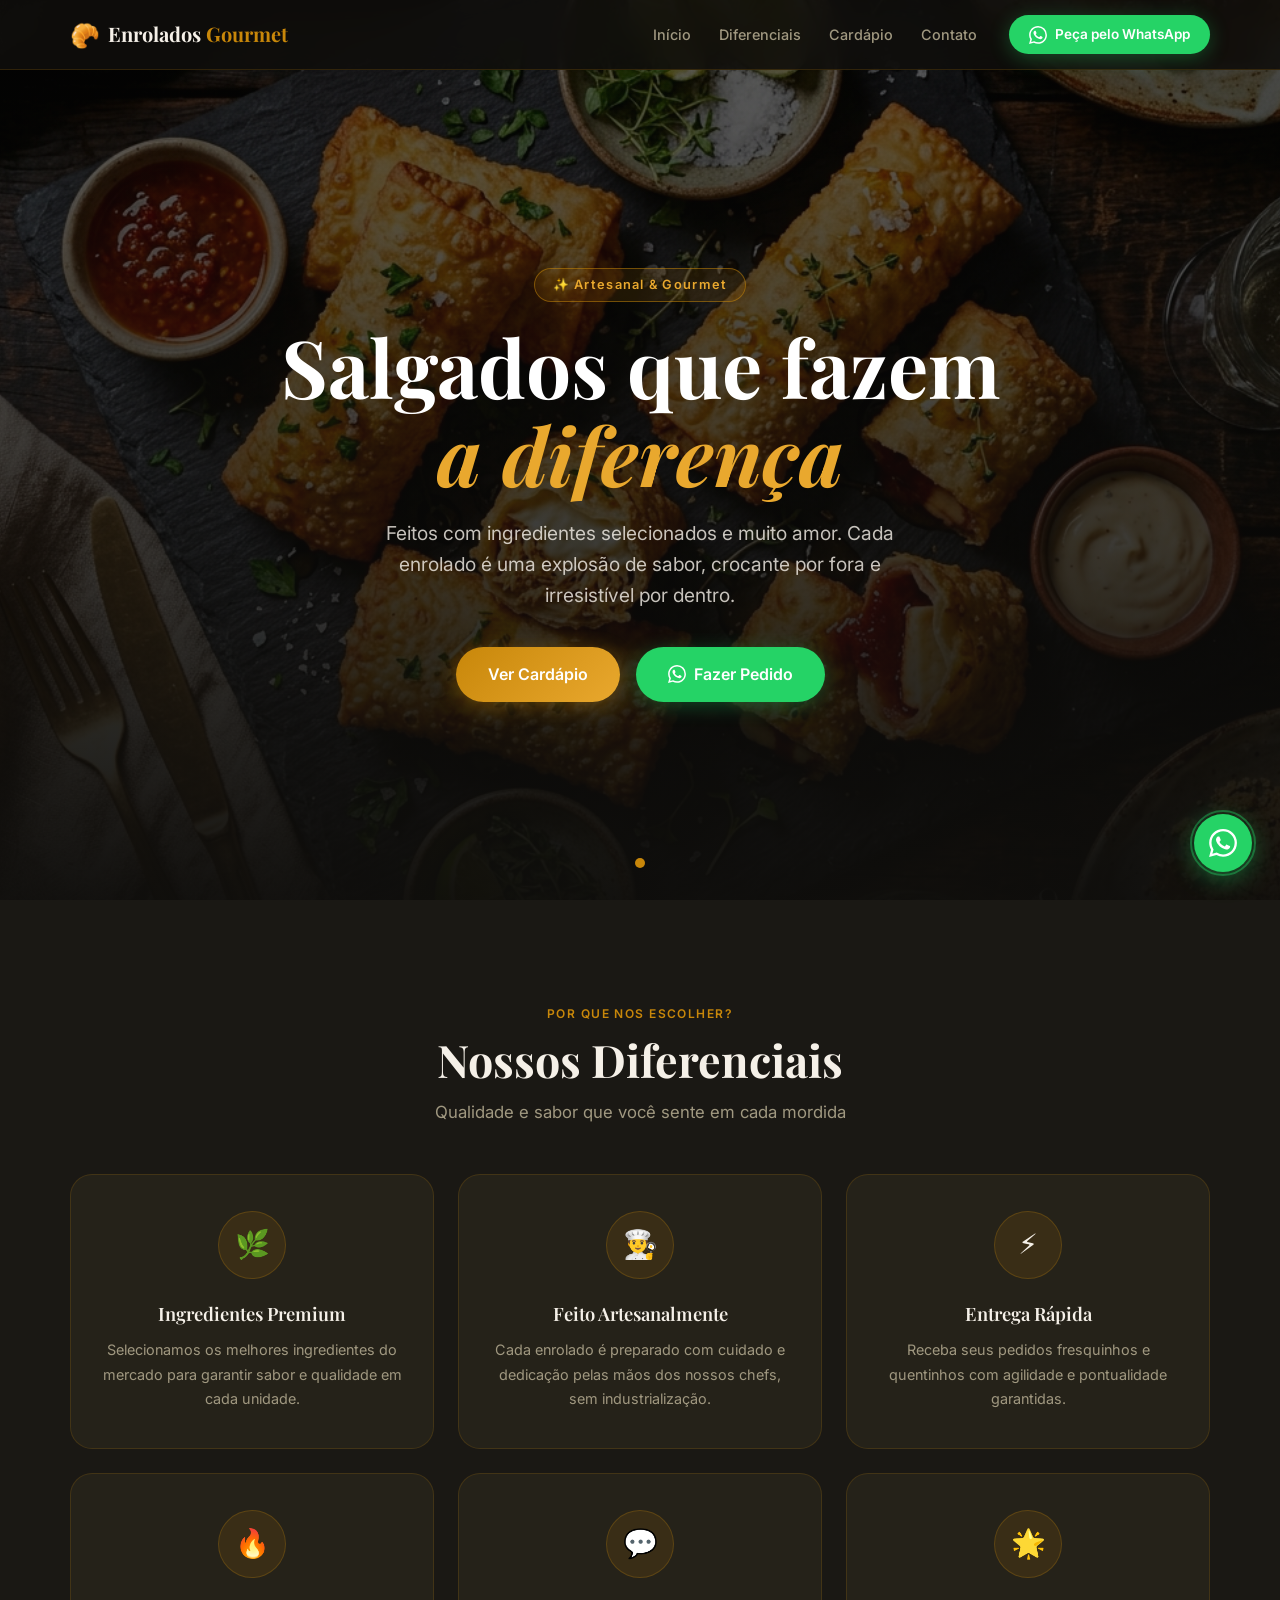
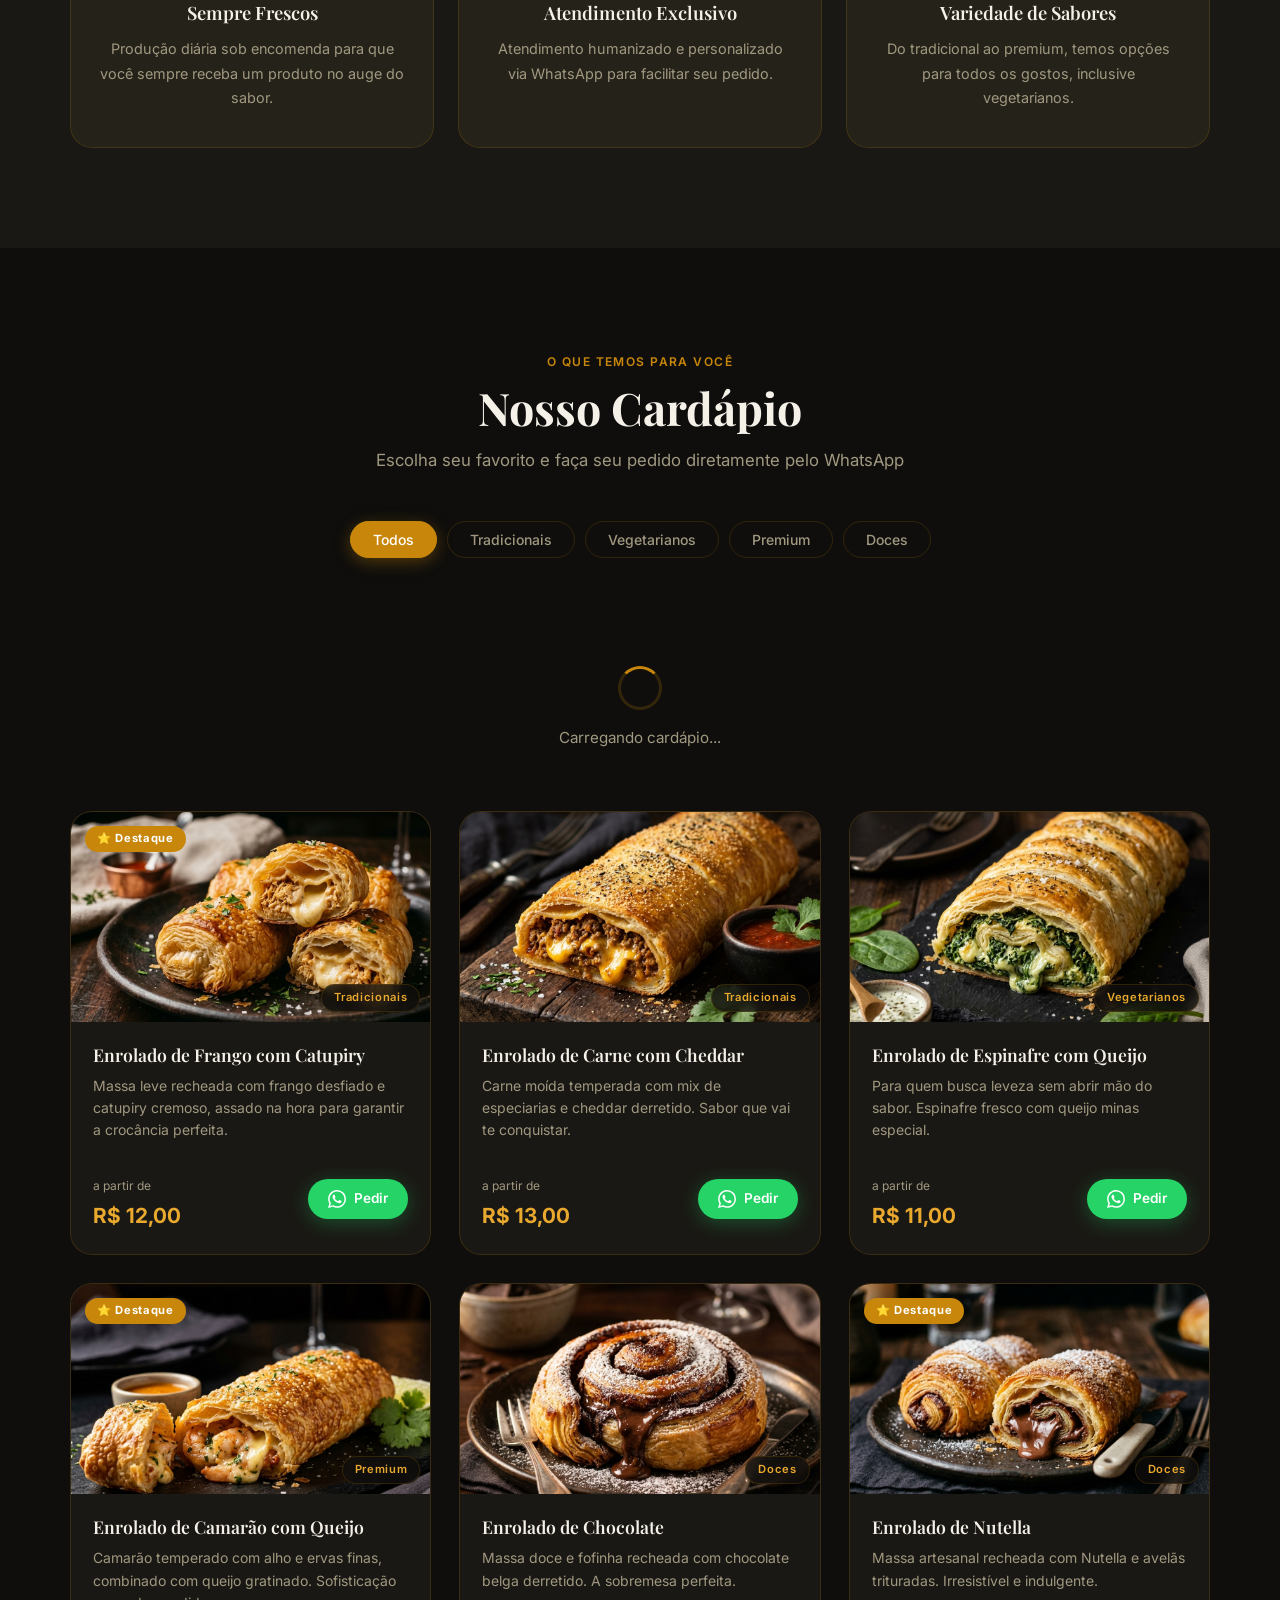
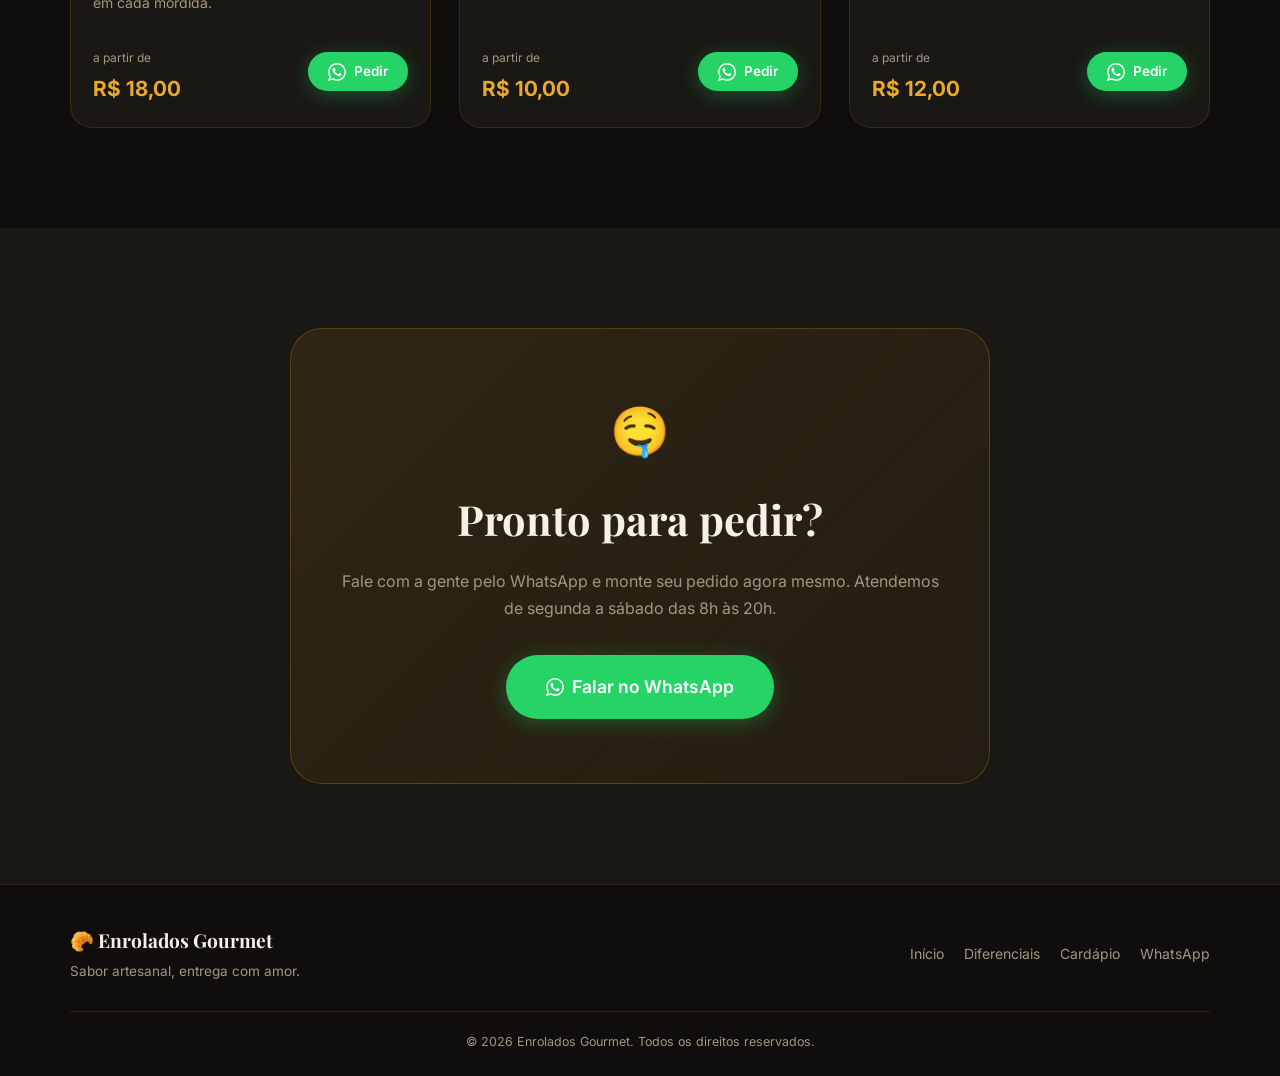
==== index.html @ 8cf82829 "first commit" ====
<!DOCTYPE html>
<html lang="pt-BR">
<head>
  <meta charset="UTF-8" />
  <meta name="viewport" content="width=device-width, initial-scale=1.0" />
  <meta name="description" content="Enrolados Gourmet – Salgados artesanais com recheios gourmet. Peça pelo WhatsApp e receba fresquinho!" />
  <meta name="keywords" content="enrolados, salgados gourmet, salgados artesanais, delivery, comida gourmet" />
  <meta property="og:title" content="Enrolados Gourmet – Salgados Artesanais" />
  <meta property="og:description" content="Feitos com amor e ingredientes selecionados. Peça agora pelo WhatsApp!" />
  <meta property="og:type" content="website" />
  <title>Enrolados Gourmet – Salgados Artesanais</title>
  <link rel="preconnect" href="https://fonts.googleapis.com" />
  <link rel="preconnect" href="https://fonts.gstatic.com" crossorigin />
  <link href="https://fonts.googleapis.com/css2?family=Playfair+Display:wght@600;700&family=Inter:wght@300;400;500;600&display=swap" rel="stylesheet" />
  <link rel="stylesheet" href="styles.css" />
</head>
<body>

  <!-- =========================================================
       HEADER
  ========================================================= -->
  <header class="header" id="header" role="banner">
    <div class="header__container">
      <a href="#inicio" class="header__logo" aria-label="Enrolados Gourmet – Página inicial">
        <span class="header__logo-icon">🥐</span>
        <span class="header__logo-text">Enrolados <span class="header__logo-highlight">Gourmet</span></span>
      </a>

      <button class="header__menu-toggle" id="menuToggle" aria-label="Abrir menu" aria-expanded="false" aria-controls="navMenu">
        <span class="header__hamburger"></span>
        <span class="header__hamburger"></span>
        <span class="header__hamburger"></span>
      </button>

      <nav class="header__nav" id="navMenu" role="navigation" aria-label="Menu principal">
        <ul class="header__nav-list">
          <li><a href="#inicio" class="header__nav-link">Início</a></li>
          <li><a href="#diferenciais" class="header__nav-link">Diferenciais</a></li>
          <li><a href="#cardapio" class="header__nav-link">Cardápio</a></li>
          <li><a href="#contato" class="header__nav-link">Contato</a></li>
        </ul>
        <a href="#cardapio" class="btn btn--whatsapp btn--sm header__cta" id="headerWhatsappBtn">
          <svg class="btn__icon" xmlns="http://www.w3.org/2000/svg" viewBox="0 0 24 24" fill="currentColor" aria-hidden="true">
            <path d="M17.472 14.382c-.297-.149-1.758-.867-2.03-.967-.273-.099-.471-.148-.67.15-.197.297-.767.966-.94 1.164-.173.199-.347.223-.644.075-.297-.15-1.255-.463-2.39-1.475-.883-.788-1.48-1.761-1.653-2.059-.173-.297-.018-.458.13-.606.134-.133.298-.347.446-.52.149-.174.198-.298.298-.497.099-.198.05-.371-.025-.52-.075-.149-.669-1.612-.916-2.207-.242-.579-.487-.5-.669-.51-.173-.008-.371-.01-.57-.01-.198 0-.52.074-.792.372-.272.297-1.04 1.016-1.04 2.479 0 1.462 1.065 2.875 1.213 3.074.149.198 2.096 3.2 5.077 4.487.709.306 1.262.489 1.694.625.712.227 1.36.195 1.871.118.571-.085 1.758-.719 2.006-1.413.248-.694.248-1.289.173-1.413-.074-.124-.272-.198-.57-.347m-5.421 7.403h-.004a9.87 9.87 0 01-5.031-1.378l-.361-.214-3.741.982.998-3.648-.235-.374a9.86 9.86 0 01-1.51-5.26c.001-5.45 4.436-9.884 9.888-9.884 2.64 0 5.122 1.03 6.988 2.898a9.825 9.825 0 012.893 6.994c-.003 5.45-4.437 9.884-9.885 9.884m8.413-18.297A11.815 11.815 0 0012.05 0C5.495 0 .16 5.335.157 11.892c0 2.096.547 4.142 1.588 5.945L.057 24l6.305-1.654a11.882 11.882 0 005.683 1.448h.005c6.554 0 11.89-5.335 11.893-11.893a11.821 11.821 0 00-3.48-8.413Z"/>
          </svg>
          Peça pelo WhatsApp
        </a>
      </nav>
    </div>
  </header>

  <main>

    <!-- =========================================================
         HERO SECTION
    ========================================================= -->
    <section class="hero" id="inicio" aria-label="Seção principal">
      <div class="hero__bg-overlay"></div>
      <img src="images/hero-banner.jpg" alt="Enrolados Gourmet em destaque" class="hero__bg-image" />
      <div class="hero__content">
        <span class="hero__badge animate-fade-in-down">✨ Artesanal &amp; Gourmet</span>
        <h1 class="hero__title animate-fade-in-up">
          Salgados que fazem<br />
          <em class="hero__title-highlight">a diferença</em>
        </h1>
        <p class="hero__subtitle animate-fade-in-up animate-delay-1">
          Feitos com ingredientes selecionados e muito amor. Cada enrolado é uma explosão de sabor, crocante por fora e irresistível por dentro.
        </p>
        <div class="hero__actions animate-fade-in-up animate-delay-2">
          <a href="#cardapio" class="btn btn--primary btn--lg" id="heroCardapioBtn">
            Ver Cardápio
          </a>
          <a href="https://wa.me/5511999999999?text=Olá%2C+gostaria+de+fazer+um+pedido!" class="btn btn--whatsapp btn--lg" id="heroPedidoBtn" target="_blank" rel="noopener noreferrer">
            <svg class="btn__icon" xmlns="http://www.w3.org/2000/svg" viewBox="0 0 24 24" fill="currentColor" aria-hidden="true">
              <path d="M17.472 14.382c-.297-.149-1.758-.867-2.03-.967-.273-.099-.471-.148-.67.15-.197.297-.767.966-.94 1.164-.173.199-.347.223-.644.075-.297-.15-1.255-.463-2.39-1.475-.883-.788-1.48-1.761-1.653-2.059-.173-.297-.018-.458.13-.606.134-.133.298-.347.446-.52.149-.174.198-.298.298-.497.099-.198.05-.371-.025-.52-.075-.149-.669-1.612-.916-2.207-.242-.579-.487-.5-.669-.51-.173-.008-.371-.01-.57-.01-.198 0-.52.074-.792.372-.272.297-1.04 1.016-1.04 2.479 0 1.462 1.065 2.875 1.213 3.074.149.198 2.096 3.2 5.077 4.487.709.306 1.262.489 1.694.625.712.227 1.36.195 1.871.118.571-.085 1.758-.719 2.006-1.413.248-.694.248-1.289.173-1.413-.074-.124-.272-.198-.57-.347m-5.421 7.403h-.004a9.87 9.87 0 01-5.031-1.378l-.361-.214-3.741.982.998-3.648-.235-.374a9.86 9.86 0 01-1.51-5.26c.001-5.45 4.436-9.884 9.888-9.884 2.64 0 5.122 1.03 6.988 2.898a9.825 9.825 0 012.893 6.994c-.003 5.45-4.437 9.884-9.885 9.884m8.413-18.297A11.815 11.815 0 0012.05 0C5.495 0 .16 5.335.157 11.892c0 2.096.547 4.142 1.588 5.945L.057 24l6.305-1.654a11.882 11.882 0 005.683 1.448h.005c6.554 0 11.89-5.335 11.893-11.893a11.821 11.821 0 00-3.48-8.413Z"/>
            </svg>
            Fazer Pedido
          </a>
        </div>
      </div>
      <div class="hero__scroll-indicator" aria-hidden="true">
        <span class="hero__scroll-dot"></span>
      </div>
    </section>

    <!-- =========================================================
         DIFERENCIAIS
    ========================================================= -->
    <section class="diferenciais" id="diferenciais" aria-labelledby="diferenciaisTitle">
      <div class="container">
        <div class="section-header">
          <span class="section-label">Por que nos escolher?</span>
          <h2 class="section-title" id="diferenciaisTitle">Nossos Diferenciais</h2>
          <p class="section-subtitle">Qualidade e sabor que você sente em cada mordida</p>
        </div>

        <div class="diferenciais__grid">
          <article class="diferencial-card reveal-on-scroll" aria-label="Ingredientes premium">
            <div class="diferencial-card__icon-wrap">
              <span class="diferencial-card__icon" role="img" aria-hidden="true">🌿</span>
            </div>
            <h3 class="diferencial-card__title">Ingredientes Premium</h3>
            <p class="diferencial-card__text">Selecionamos os melhores ingredientes do mercado para garantir sabor e qualidade em cada unidade.</p>
          </article>

          <article class="diferencial-card reveal-on-scroll" aria-label="Feito artesanalmente">
            <div class="diferencial-card__icon-wrap">
              <span class="diferencial-card__icon" role="img" aria-hidden="true">👨‍🍳</span>
            </div>
            <h3 class="diferencial-card__title">Feito Artesanalmente</h3>
            <p class="diferencial-card__text">Cada enrolado é preparado com cuidado e dedicação pelas mãos dos nossos chefs, sem industrialização.</p>
          </article>

          <article class="diferencial-card reveal-on-scroll" aria-label="Entrega rápida">
            <div class="diferencial-card__icon-wrap">
              <span class="diferencial-card__icon" role="img" aria-hidden="true">⚡</span>
            </div>
            <h3 class="diferencial-card__title">Entrega Rápida</h3>
            <p class="diferencial-card__text">Receba seus pedidos fresquinhos e quentinhos com agilidade e pontualidade garantidas.</p>
          </article>

          <article class="diferencial-card reveal-on-scroll" aria-label="Sempre frescos">
            <div class="diferencial-card__icon-wrap">
              <span class="diferencial-card__icon" role="img" aria-hidden="true">🔥</span>
            </div>
            <h3 class="diferencial-card__title">Sempre Frescos</h3>
            <p class="diferencial-card__text">Produção diária sob encomenda para que você sempre receba um produto no auge do sabor.</p>
          </article>

          <article class="diferencial-card reveal-on-scroll" aria-label="Atendimento personalizado">
            <div class="diferencial-card__icon-wrap">
              <span class="diferencial-card__icon" role="img" aria-hidden="true">💬</span>
            </div>
            <h3 class="diferencial-card__title">Atendimento Exclusivo</h3>
            <p class="diferencial-card__text">Atendimento humanizado e personalizado via WhatsApp para facilitar seu pedido.</p>
          </article>

          <article class="diferencial-card reveal-on-scroll" aria-label="Variedade de sabores">
            <div class="diferencial-card__icon-wrap">
              <span class="diferencial-card__icon" role="img" aria-hidden="true">🌟</span>
            </div>
            <h3 class="diferencial-card__title">Variedade de Sabores</h3>
            <p class="diferencial-card__text">Do tradicional ao premium, temos opções para todos os gostos, inclusive vegetarianos.</p>
          </article>
        </div>
      </div>
    </section>

    <!-- =========================================================
         CARDÁPIO DIGITAL
    ========================================================= -->
    <section class="cardapio" id="cardapio" aria-labelledby="cardapioTitle">
      <div class="container">
        <div class="section-header">
          <span class="section-label">O que temos para você</span>
          <h2 class="section-title" id="cardapioTitle">Nosso Cardápio</h2>
          <p class="section-subtitle">Escolha seu favorito e faça seu pedido diretamente pelo WhatsApp</p>
        </div>

        <!-- Filtro por categoria -->
        <div class="cardapio__filtros" id="cardapioFiltros" role="group" aria-label="Filtrar por categoria">
          <button class="filtro-btn filtro-btn--active" data-categoria="Todos" id="filtroTodos">Todos</button>
        </div>

        <!-- Estado de carregamento -->
        <div class="cardapio__loader" id="cardapioLoader" aria-live="polite" aria-label="Carregando cardápio">
          <div class="loader-spinner" aria-hidden="true"></div>
          <p>Carregando cardápio...</p>
        </div>

        <!-- Mensagem de erro -->
        <div class="cardapio__empty" id="cardapioEmpty" hidden>
          <span class="cardapio__empty-icon" aria-hidden="true">🥐</span>
          <p>Nenhum item encontrado nessa categoria.</p>
        </div>

        <!-- Grid de cards -->
        <div class="cardapio__grid" id="cardapioGrid" aria-label="Lista de produtos" role="list"></div>
      </div>
    </section>

    <!-- =========================================================
         CTA FINAL
    ========================================================= -->
    <section class="cta-section" id="contato" aria-labelledby="ctaTitle">
      <div class="container">
        <div class="cta-section__inner reveal-on-scroll">
          <span class="cta-section__emoji" aria-hidden="true">🤤</span>
          <h2 class="cta-section__title" id="ctaTitle">Pronto para pedir?</h2>
          <p class="cta-section__text">
            Fale com a gente pelo WhatsApp e monte seu pedido agora mesmo. Atendemos de segunda a sábado das 8h às 20h.
          </p>
          <a href="https://wa.me/5511999999999?text=Olá%2C+quero+fazer+um+pedido+nos+Enrolados+Gourmet!" class="btn btn--whatsapp btn--xl" id="ctaWhatsappBtn" target="_blank" rel="noopener noreferrer">
            <svg class="btn__icon" xmlns="http://www.w3.org/2000/svg" viewBox="0 0 24 24" fill="currentColor" aria-hidden="true">
              <path d="M17.472 14.382c-.297-.149-1.758-.867-2.03-.967-.273-.099-.471-.148-.67.15-.197.297-.767.966-.94 1.164-.173.199-.347.223-.644.075-.297-.15-1.255-.463-2.39-1.475-.883-.788-1.48-1.761-1.653-2.059-.173-.297-.018-.458.13-.606.134-.133.298-.347.446-.52.149-.174.198-.298.298-.497.099-.198.05-.371-.025-.52-.075-.149-.669-1.612-.916-2.207-.242-.579-.487-.5-.669-.51-.173-.008-.371-.01-.57-.01-.198 0-.52.074-.792.372-.272.297-1.04 1.016-1.04 2.479 0 1.462 1.065 2.875 1.213 3.074.149.198 2.096 3.2 5.077 4.487.709.306 1.262.489 1.694.625.712.227 1.36.195 1.871.118.571-.085 1.758-.719 2.006-1.413.248-.694.248-1.289.173-1.413-.074-.124-.272-.198-.57-.347m-5.421 7.403h-.004a9.87 9.87 0 01-5.031-1.378l-.361-.214-3.741.982.998-3.648-.235-.374a9.86 9.86 0 01-1.51-5.26c.001-5.45 4.436-9.884 9.888-9.884 2.64 0 5.122 1.03 6.988 2.898a9.825 9.825 0 012.893 6.994c-.003 5.45-4.437 9.884-9.885 9.884m8.413-18.297A11.815 11.815 0 0012.05 0C5.495 0 .16 5.335.157 11.892c0 2.096.547 4.142 1.588 5.945L.057 24l6.305-1.654a11.882 11.882 0 005.683 1.448h.005c6.554 0 11.89-5.335 11.893-11.893a11.821 11.821 0 00-3.48-8.413Z"/>
            </svg>
            Falar no WhatsApp
          </a>
        </div>
      </div>
    </section>

  </main>

  <!-- =========================================================
       FOOTER
  ========================================================= -->
  <footer class="footer" role="contentinfo">
    <div class="container">
      <div class="footer__inner">
        <div class="footer__brand">
          <span class="footer__logo">🥐 Enrolados Gourmet</span>
          <p class="footer__tagline">Sabor artesanal, entrega com amor.</p>
        </div>
        <nav class="footer__links" aria-label="Links do rodapé">
          <a href="#inicio" class="footer__link">Início</a>
          <a href="#diferenciais" class="footer__link">Diferenciais</a>
          <a href="#cardapio" class="footer__link">Cardápio</a>
          <a href="https://wa.me/5511999999999" class="footer__link" target="_blank" rel="noopener noreferrer">WhatsApp</a>
        </nav>
      </div>
      <p class="footer__copy">&copy; 2026 Enrolados Gourmet. Todos os direitos reservados.</p>
    </div>
  </footer>

  <!-- WhatsApp Floating Button -->
  <a href="https://wa.me/5511999999999?text=Olá%2C+gostaria+de+fazer+um+pedido!" class="whatsapp-float" id="whatsappFloat" target="_blank" rel="noopener noreferrer" aria-label="Falar no WhatsApp">
    <svg xmlns="http://www.w3.org/2000/svg" viewBox="0 0 24 24" fill="currentColor" aria-hidden="true">
      <path d="M17.472 14.382c-.297-.149-1.758-.867-2.03-.967-.273-.099-.471-.148-.67.15-.197.297-.767.966-.94 1.164-.173.199-.347.223-.644.075-.297-.15-1.255-.463-2.39-1.475-.883-.788-1.48-1.761-1.653-2.059-.173-.297-.018-.458.13-.606.134-.133.298-.347.446-.52.149-.174.198-.298.298-.497.099-.198.05-.371-.025-.52-.075-.149-.669-1.612-.916-2.207-.242-.579-.487-.5-.669-.51-.173-.008-.371-.01-.57-.01-.198 0-.52.074-.792.372-.272.297-1.04 1.016-1.04 2.479 0 1.462 1.065 2.875 1.213 3.074.149.198 2.096 3.2 5.077 4.487.709.306 1.262.489 1.694.625.712.227 1.36.195 1.871.118.571-.085 1.758-.719 2.006-1.413.248-.694.248-1.289.173-1.413-.074-.124-.272-.198-.57-.347m-5.421 7.403h-.004a9.87 9.87 0 01-5.031-1.378l-.361-.214-3.741.982.998-3.648-.235-.374a9.86 9.86 0 01-1.51-5.26c.001-5.45 4.436-9.884 9.888-9.884 2.64 0 5.122 1.03 6.988 2.898a9.825 9.825 0 012.893 6.994c-.003 5.45-4.437 9.884-9.885 9.884m8.413-18.297A11.815 11.815 0 0012.05 0C5.495 0 .16 5.335.157 11.892c0 2.096.547 4.142 1.588 5.945L.057 24l6.305-1.654a11.882 11.882 0 005.683 1.448h.005c6.554 0 11.89-5.335 11.893-11.893a11.821 11.821 0 00-3.48-8.413Z"/>
    </svg>
  </a>

  <script src="script.js"></script>
</body>
</html>
---- styles.css ----
/* =========================================================
   DESIGN TOKENS
========================================================= */
:root {
  --color-primary:     #c8870a;
  --color-primary-lt:  #e9a82e;
  --color-primary-dk:  #9a6508;
  --color-surface:     #0f0e0c;
  --color-surface-2:   #1a1814;
  --color-surface-3:   #252219;
  --color-border:      rgba(200,135,10,.18);
  --color-text:        #f5f0e8;
  --color-text-muted:  #a09880;
  --color-whatsapp:    #25d366;
  --color-whatsapp-dk: #1da851;

  --font-display: 'Playfair Display', Georgia, serif;
  --font-body:    'Inter', system-ui, sans-serif;

  --radius-sm:  8px;
  --radius-md:  14px;
  --radius-lg:  22px;
  --radius-xl:  32px;

  --shadow-card:  0 8px 32px rgba(0,0,0,.45);
  --shadow-glow:  0 0 24px rgba(200,135,10,.25);

  --transition: .25s cubic-bezier(.4,0,.2,1);
  --transition-slow: .5s cubic-bezier(.4,0,.2,1);

  --header-h: 70px;
}

/* =========================================================
   RESET & BASE
========================================================= */
*, *::before, *::after { box-sizing: border-box; margin: 0; padding: 0; }

html {
  scroll-behavior: smooth;
  font-size: 16px;
}

body {
  font-family: var(--font-body);
  background: var(--color-surface);
  color: var(--color-text);
  line-height: 1.6;
  overflow-x: hidden;
}

img { display: block; max-width: 100%; object-fit: cover; }

a { color: inherit; text-decoration: none; }

ul { list-style: none; }

/* =========================================================
   UTILITIES
========================================================= */
.container {
  width: 100%;
  max-width: 1180px;
  margin-inline: auto;
  padding-inline: 20px;
}

.section-header {
  text-align: center;
  margin-bottom: 48px;
}

.section-label {
  display: inline-block;
  font-size: .75rem;
  font-weight: 600;
  letter-spacing: .12em;
  text-transform: uppercase;
  color: var(--color-primary);
  margin-bottom: 10px;
}

.section-title {
  font-family: var(--font-display);
  font-size: clamp(1.8rem, 4vw, 2.8rem);
  font-weight: 700;
  line-height: 1.2;
  margin-bottom: 12px;
  color: var(--color-text);
}

.section-subtitle {
  font-size: 1.05rem;
  color: var(--color-text-muted);
  max-width: 560px;
  margin-inline: auto;
}

/* =========================================================
   BUTTONS
========================================================= */
.btn {
  display: inline-flex;
  align-items: center;
  gap: 8px;
  font-family: var(--font-body);
  font-weight: 600;
  border: none;
  cursor: pointer;
  border-radius: 50px;
  transition: var(--transition);
  text-align: center;
  white-space: nowrap;
  user-select: none;
}

.btn--sm  { padding: 9px 20px;  font-size: .85rem; }
.btn--md  { padding: 12px 26px; font-size: .95rem; }
.btn--lg  { padding: 15px 32px; font-size: 1rem;   }
.btn--xl  { padding: 18px 40px; font-size: 1.1rem; }

.btn__icon { width: 18px; height: 18px; flex-shrink: 0; }

.btn--primary {
  background: linear-gradient(135deg, var(--color-primary), var(--color-primary-lt));
  color: #fff;
  box-shadow: 0 4px 20px rgba(200,135,10,.4);
}
.btn--primary:hover {
  background: linear-gradient(135deg, var(--color-primary-lt), var(--color-primary));
  transform: translateY(-2px);
  box-shadow: 0 8px 28px rgba(200,135,10,.5);
}

.btn--whatsapp {
  background: var(--color-whatsapp);
  color: #fff;
  box-shadow: 0 4px 20px rgba(37,211,102,.3);
}
.btn--whatsapp:hover {
  background: var(--color-whatsapp-dk);
  transform: translateY(-2px);
  box-shadow: 0 8px 28px rgba(37,211,102,.45);
}

.btn--outline {
  background: transparent;
  border: 2px solid var(--color-primary);
  color: var(--color-primary);
}
.btn--outline:hover {
  background: var(--color-primary);
  color: #fff;
  transform: translateY(-2px);
}

/* =========================================================
   HEADER
========================================================= */
.header {
  position: fixed;
  top: 0; left: 0; right: 0;
  z-index: 1000;
  height: var(--header-h);
  background: rgba(15,14,12,.88);
  backdrop-filter: blur(14px);
  border-bottom: 1px solid var(--color-border);
  transition: box-shadow var(--transition);
}

.header--scrolled {
  box-shadow: 0 4px 24px rgba(0,0,0,.5);
}

.header__container {
  display: flex;
  align-items: center;
  justify-content: space-between;
  height: 100%;
  padding-inline: 20px;
  max-width: 1180px;
  margin-inline: auto;
}

.header__logo {
  display: flex;
  align-items: center;
  gap: 8px;
  font-family: var(--font-display);
  font-size: 1.25rem;
  font-weight: 700;
}

.header__logo-icon { font-size: 1.5rem; }

.header__logo-highlight { color: var(--color-primary); }

.header__nav {
  display: flex;
  align-items: center;
  gap: 32px;
}

.header__nav-list {
  display: flex;
  gap: 28px;
}

.header__nav-link {
  font-size: .9rem;
  font-weight: 500;
  color: var(--color-text-muted);
  transition: color var(--transition);
  position: relative;
}
.header__nav-link::after {
  content: '';
  position: absolute;
  bottom: -4px; left: 0;
  width: 0; height: 2px;
  background: var(--color-primary);
  border-radius: 2px;
  transition: width var(--transition);
}
.header__nav-link:hover { color: var(--color-text); }
.header__nav-link:hover::after { width: 100%; }

/* Hamburger */
.header__menu-toggle {
  display: none;
  flex-direction: column;
  gap: 5px;
  background: none;
  border: none;
  cursor: pointer;
  padding: 6px;
  z-index: 1010;
}
.header__hamburger {
  display: block;
  width: 24px; height: 2px;
  background: var(--color-text);
  border-radius: 2px;
  transition: var(--transition);
}

/* =========================================================
   HERO
========================================================= */
.hero {
  position: relative;
  min-height: 100svh;
  display: flex;
  align-items: center;
  justify-content: center;
  text-align: center;
  overflow: hidden;
  padding-top: var(--header-h);
}

.hero__bg-image {
  position: absolute;
  inset: 0;
  width: 100%; height: 100%;
  object-fit: cover;
  object-position: center;
  filter: brightness(.45) saturate(1.2);
  transform: scale(1.05);
  animation: heroZoom 12s ease-in-out infinite alternate;
}

@keyframes heroZoom {
  from { transform: scale(1.05); }
  to   { transform: scale(1.12); }
}

.hero__bg-overlay {
  position: absolute;
  inset: 0;
  background: linear-gradient(
    to bottom,
    rgba(15,14,12,.15) 0%,
    rgba(15,14,12,.55) 60%,
    rgba(15,14,12,.95) 100%
  );
  z-index: 1;
}

.hero__content {
  position: relative;
  z-index: 2;
  max-width: 780px;
  padding: 40px 20px;
}

.hero__badge {
  display: inline-block;
  padding: 6px 18px;
  border: 1px solid rgba(200,135,10,.5);
  border-radius: 50px;
  font-size: .8rem;
  font-weight: 600;
  letter-spacing: .1em;
  color: var(--color-primary-lt);
  background: rgba(200,135,10,.12);
  margin-bottom: 20px;
}

.hero__title {
  font-family: var(--font-display);
  font-size: clamp(2.4rem, 7vw, 5rem);
  font-weight: 700;
  line-height: 1.1;
  margin-bottom: 20px;
  color: #fff;
}

.hero__title-highlight {
  font-style: italic;
  color: var(--color-primary-lt);
}

.hero__subtitle {
  font-size: clamp(1rem, 2.5vw, 1.2rem);
  color: rgba(245,240,232,.8);
  max-width: 560px;
  margin-inline: auto;
  margin-bottom: 36px;
}

.hero__actions {
  display: flex;
  gap: 16px;
  justify-content: center;
  flex-wrap: wrap;
}

.hero__scroll-indicator {
  position: absolute;
  bottom: 32px;
  left: 50%;
  transform: translateX(-50%);
  z-index: 2;
}

.hero__scroll-dot {
  display: block;
  width: 10px; height: 10px;
  border-radius: 50%;
  background: var(--color-primary);
  animation: scrollBounce 1.6s ease-in-out infinite;
}

@keyframes scrollBounce {
  0%,100% { transform: translateY(0); opacity: 1; }
  50%      { transform: translateY(12px); opacity: .4; }
}

/* =========================================================
   DIFERENCIAIS
========================================================= */
.diferenciais {
  padding: 100px 0;
  background: var(--color-surface-2);
}

.diferenciais__grid {
  display: grid;
  grid-template-columns: repeat(auto-fit, minmax(280px, 1fr));
  gap: 24px;
}

.diferencial-card {
  background: var(--color-surface-3);
  border: 1px solid var(--color-border);
  border-radius: var(--radius-lg);
  padding: 36px 28px;
  text-align: center;
  transition: transform var(--transition), box-shadow var(--transition), border-color var(--transition);
}

.diferencial-card:hover {
  transform: translateY(-6px);
  box-shadow: var(--shadow-glow);
  border-color: rgba(200,135,10,.4);
}

.diferencial-card__icon-wrap {
  width: 68px; height: 68px;
  border-radius: 50%;
  background: rgba(200,135,10,.12);
  border: 1px solid rgba(200,135,10,.25);
  display: flex;
  align-items: center;
  justify-content: center;
  margin-inline: auto;
  margin-bottom: 20px;
  transition: background var(--transition);
}

.diferencial-card:hover .diferencial-card__icon-wrap {
  background: rgba(200,135,10,.22);
}

.diferencial-card__icon { font-size: 1.75rem; }

.diferencial-card__title {
  font-family: var(--font-display);
  font-size: 1.15rem;
  font-weight: 600;
  margin-bottom: 10px;
  color: var(--color-text);
}

.diferencial-card__text {
  font-size: .9rem;
  color: var(--color-text-muted);
  line-height: 1.7;
}

/* =========================================================
   CARDÁPIO
========================================================= */
.cardapio {
  padding: 100px 0;
  background: var(--color-surface);
}

/* Filtros */
.cardapio__filtros {
  display: flex;
  flex-wrap: wrap;
  gap: 10px;
  justify-content: center;
  margin-bottom: 48px;
}

.filtro-btn {
  padding: 9px 22px;
  border-radius: 50px;
  border: 1.5px solid var(--color-border);
  background: transparent;
  color: var(--color-text-muted);
  font-family: var(--font-body);
  font-size: .875rem;
  font-weight: 500;
  cursor: pointer;
  transition: var(--transition);
}

.filtro-btn:hover {
  border-color: var(--color-primary);
  color: var(--color-primary);
}

.filtro-btn--active {
  background: var(--color-primary);
  border-color: var(--color-primary);
  color: #fff;
  box-shadow: 0 4px 16px rgba(200,135,10,.35);
}

/* Loader */
.cardapio__loader {
  display: flex;
  flex-direction: column;
  align-items: center;
  gap: 16px;
  padding: 60px 0;
  color: var(--color-text-muted);
  font-size: .95rem;
}

.loader-spinner {
  width: 44px; height: 44px;
  border-radius: 50%;
  border: 3px solid rgba(200,135,10,.2);
  border-top-color: var(--color-primary);
  animation: spin .8s linear infinite;
}

@keyframes spin {
  to { transform: rotate(360deg); }
}

/* Empty state */
.cardapio__empty {
  text-align: center;
  padding: 60px 0;
  color: var(--color-text-muted);
}

.cardapio__empty-icon { font-size: 3rem; display: block; margin-bottom: 12px; }

/* Grid */
.cardapio__grid {
  display: grid;
  grid-template-columns: repeat(auto-fill, minmax(300px, 1fr));
  gap: 28px;
}

/* Card do produto */
.produto-card {
  background: var(--color-surface-2);
  border: 1px solid var(--color-border);
  border-radius: var(--radius-lg);
  overflow: hidden;
  display: flex;
  flex-direction: column;
  transition: transform var(--transition), box-shadow var(--transition), border-color var(--transition);
  position: relative;
}

.produto-card:hover {
  transform: translateY(-8px);
  box-shadow: var(--shadow-card), var(--shadow-glow);
  border-color: rgba(200,135,10,.4);
}

.produto-card--destaque::before {
  content: '⭐ Destaque';
  position: absolute;
  top: 14px; left: 14px;
  background: var(--color-primary);
  color: #fff;
  font-size: .7rem;
  font-weight: 700;
  letter-spacing: .06em;
  padding: 4px 12px;
  border-radius: 50px;
  z-index: 2;
}

.produto-card__img-wrap {
  position: relative;
  height: 210px;
  overflow: hidden;
}

.produto-card__img {
  width: 100%; height: 100%;
  object-fit: cover;
  transition: transform var(--transition-slow);
}

.produto-card:hover .produto-card__img { transform: scale(1.06); }

.produto-card__categoria {
  position: absolute;
  bottom: 10px; right: 10px;
  background: rgba(15,14,12,.75);
  backdrop-filter: blur(6px);
  border: 1px solid var(--color-border);
  border-radius: 50px;
  font-size: .7rem;
  font-weight: 600;
  color: var(--color-primary-lt);
  padding: 4px 12px;
  letter-spacing: .06em;
}

.produto-card__body {
  padding: 22px;
  display: flex;
  flex-direction: column;
  flex: 1;
  gap: 8px;
}

.produto-card__nome {
  font-family: var(--font-display);
  font-size: 1.1rem;
  font-weight: 600;
  line-height: 1.3;
  color: var(--color-text);
}

.produto-card__desc {
  font-size: .875rem;
  color: var(--color-text-muted);
  line-height: 1.6;
  flex: 1;
}

.produto-card__footer {
  display: flex;
  align-items: center;
  justify-content: space-between;
  margin-top: 16px;
  gap: 10px;
}

.produto-card__preco {
  font-size: 1.3rem;
  font-weight: 700;
  color: var(--color-primary-lt);
}

.produto-card__preco span {
  font-size: .75rem;
  font-weight: 400;
  color: var(--color-text-muted);
}

/* =========================================================
   CTA FINAL
========================================================= */
.cta-section {
  padding: 100px 0;
  background: var(--color-surface-2);
}

.cta-section__inner {
  background: linear-gradient(135deg, rgba(200,135,10,.12), rgba(200,135,10,.05));
  border: 1px solid rgba(200,135,10,.3);
  border-radius: var(--radius-xl);
  padding: 64px 40px;
  text-align: center;
  max-width: 700px;
  margin-inline: auto;
}

.cta-section__emoji { font-size: 3rem; display: block; margin-bottom: 16px; }

.cta-section__title {
  font-family: var(--font-display);
  font-size: clamp(1.8rem, 4vw, 2.6rem);
  font-weight: 700;
  margin-bottom: 16px;
}

.cta-section__text {
  color: var(--color-text-muted);
  font-size: 1rem;
  margin-bottom: 32px;
  line-height: 1.7;
}

/* =========================================================
   FOOTER
========================================================= */
.footer {
  background: var(--color-surface);
  border-top: 1px solid var(--color-border);
  padding: 40px 0 24px;
}

.footer__inner {
  display: flex;
  flex-wrap: wrap;
  gap: 24px;
  align-items: center;
  justify-content: space-between;
  margin-bottom: 28px;
}

.footer__logo {
  font-family: var(--font-display);
  font-size: 1.2rem;
  font-weight: 700;
  display: block;
  margin-bottom: 6px;
}

.footer__tagline {
  font-size: .85rem;
  color: var(--color-text-muted);
}

.footer__links { display: flex; flex-wrap: wrap; gap: 20px; }

.footer__link {
  font-size: .875rem;
  color: var(--color-text-muted);
  transition: color var(--transition);
}
.footer__link:hover { color: var(--color-primary-lt); }

.footer__copy {
  font-size: .78rem;
  color: var(--color-text-muted);
  text-align: center;
  border-top: 1px solid var(--color-border);
  padding-top: 20px;
}

/* =========================================================
   WHATSAPP FLOAT
========================================================= */
.whatsapp-float {
  position: fixed;
  bottom: 28px; right: 28px;
  z-index: 900;
  width: 58px; height: 58px;
  border-radius: 50%;
  background: var(--color-whatsapp);
  display: flex;
  align-items: center;
  justify-content: center;
  box-shadow: 0 6px 24px rgba(37,211,102,.45);
  transition: transform var(--transition), box-shadow var(--transition);
}

.whatsapp-float svg { width: 28px; height: 28px; fill: #fff; }

.whatsapp-float:hover {
  transform: scale(1.1) translateY(-3px);
  box-shadow: 0 10px 32px rgba(37,211,102,.6);
}

.whatsapp-float::before {
  content: '';
  position: absolute;
  inset: -4px;
  border-radius: 50%;
  border: 2px solid rgba(37,211,102,.4);
  animation: waPulse 2s ease-out infinite;
}

@keyframes waPulse {
  0%   { transform: scale(1); opacity: .8; }
  100% { transform: scale(1.6); opacity: 0; }
}

/* =========================================================
   ANIMATIONS
========================================================= */
.animate-fade-in-down {
  animation: fadeInDown .7s both;
}
.animate-fade-in-up {
  animation: fadeInUp .7s both;
}
.animate-delay-1 { animation-delay: .18s; }
.animate-delay-2 { animation-delay: .36s; }

@keyframes fadeInDown {
  from { opacity: 0; transform: translateY(-16px); }
  to   { opacity: 1; transform: translateY(0); }
}

@keyframes fadeInUp {
  from { opacity: 0; transform: translateY(18px); }
  to   { opacity: 1; transform: translateY(0); }
}

/* Scroll reveal */
.reveal-on-scroll {
  opacity: 0;
  transform: translateY(20px);
  transition: opacity .6s ease, transform .6s ease;
}
.reveal-on-scroll.revealed {
  opacity: 1;
  transform: translateY(0);
}

/* Staggered card reveal */
.produto-card.reveal-on-scroll { transition-delay: calc(var(--i, 0) * 80ms); }

/* =========================================================
   RESPONSIVE
========================================================= */

/* ── Tablet ── */
@media (max-width: 900px) {
  .diferenciais__grid { grid-template-columns: repeat(2, 1fr); }
}

/* ── Mobile ── */
@media (max-width: 640px) {
  :root { --header-h: 60px; }

  .header__menu-toggle { display: flex; }

  .header__nav {
    position: fixed;
    inset: 0;
    flex-direction: column;
    justify-content: center;
    gap: 32px;
    background: rgba(15,14,12,.97);
    backdrop-filter: blur(16px);
    transform: translateX(100%);
    transition: transform var(--transition-slow);
    z-index: 1005;
  }

  .header__nav.nav--open { transform: translateX(0); }

  .header__nav-list { flex-direction: column; align-items: center; gap: 24px; }

  .header__nav-link { font-size: 1.2rem; }

  .header__cta { font-size: .9rem; }

  .hero__actions { flex-direction: column; align-items: center; }

  .diferenciais__grid { grid-template-columns: 1fr; }

  .cardapio__grid { grid-template-columns: 1fr; }

  .cta-section__inner { padding: 40px 24px; }

  .footer__inner { flex-direction: column; text-align: center; }
  .footer__links { justify-content: center; }

  .whatsapp-float { bottom: 20px; right: 16px; width: 52px; height: 52px; }
  .whatsapp-float svg { width: 24px; height: 24px; }
}
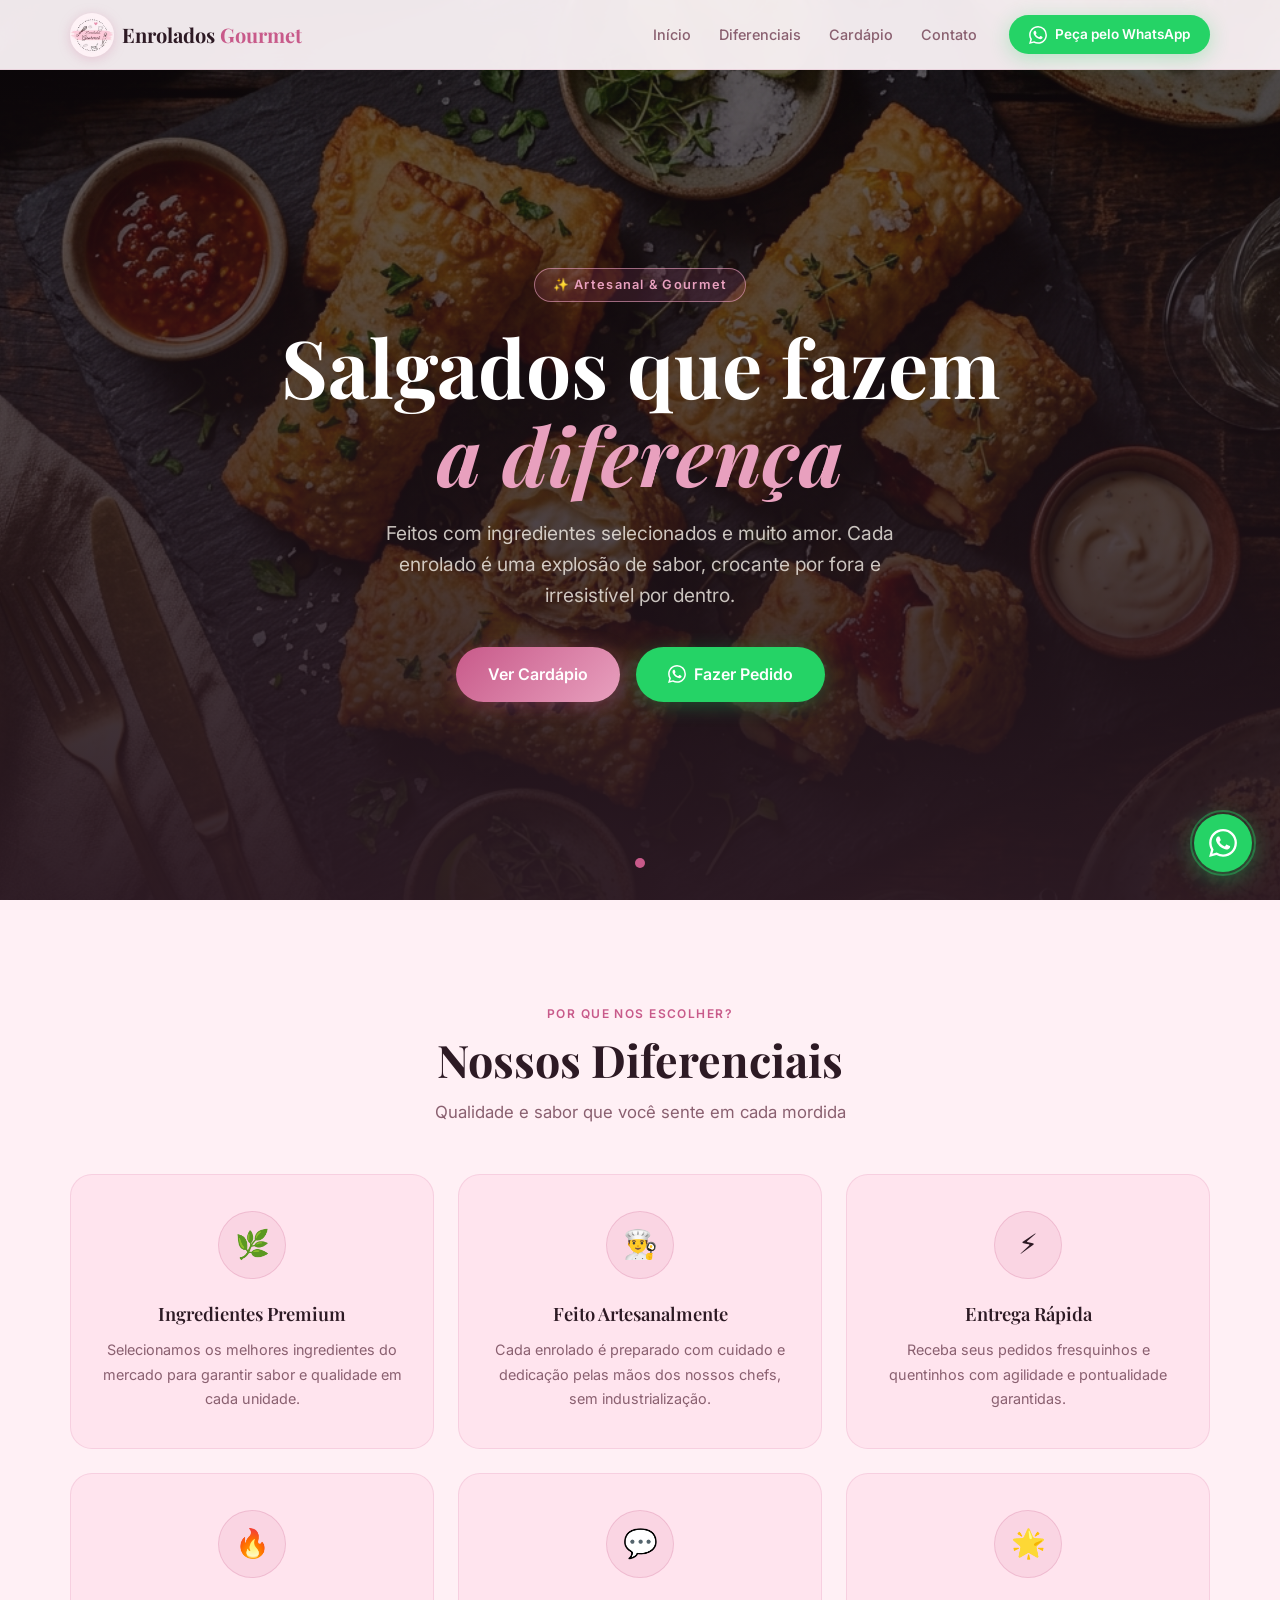
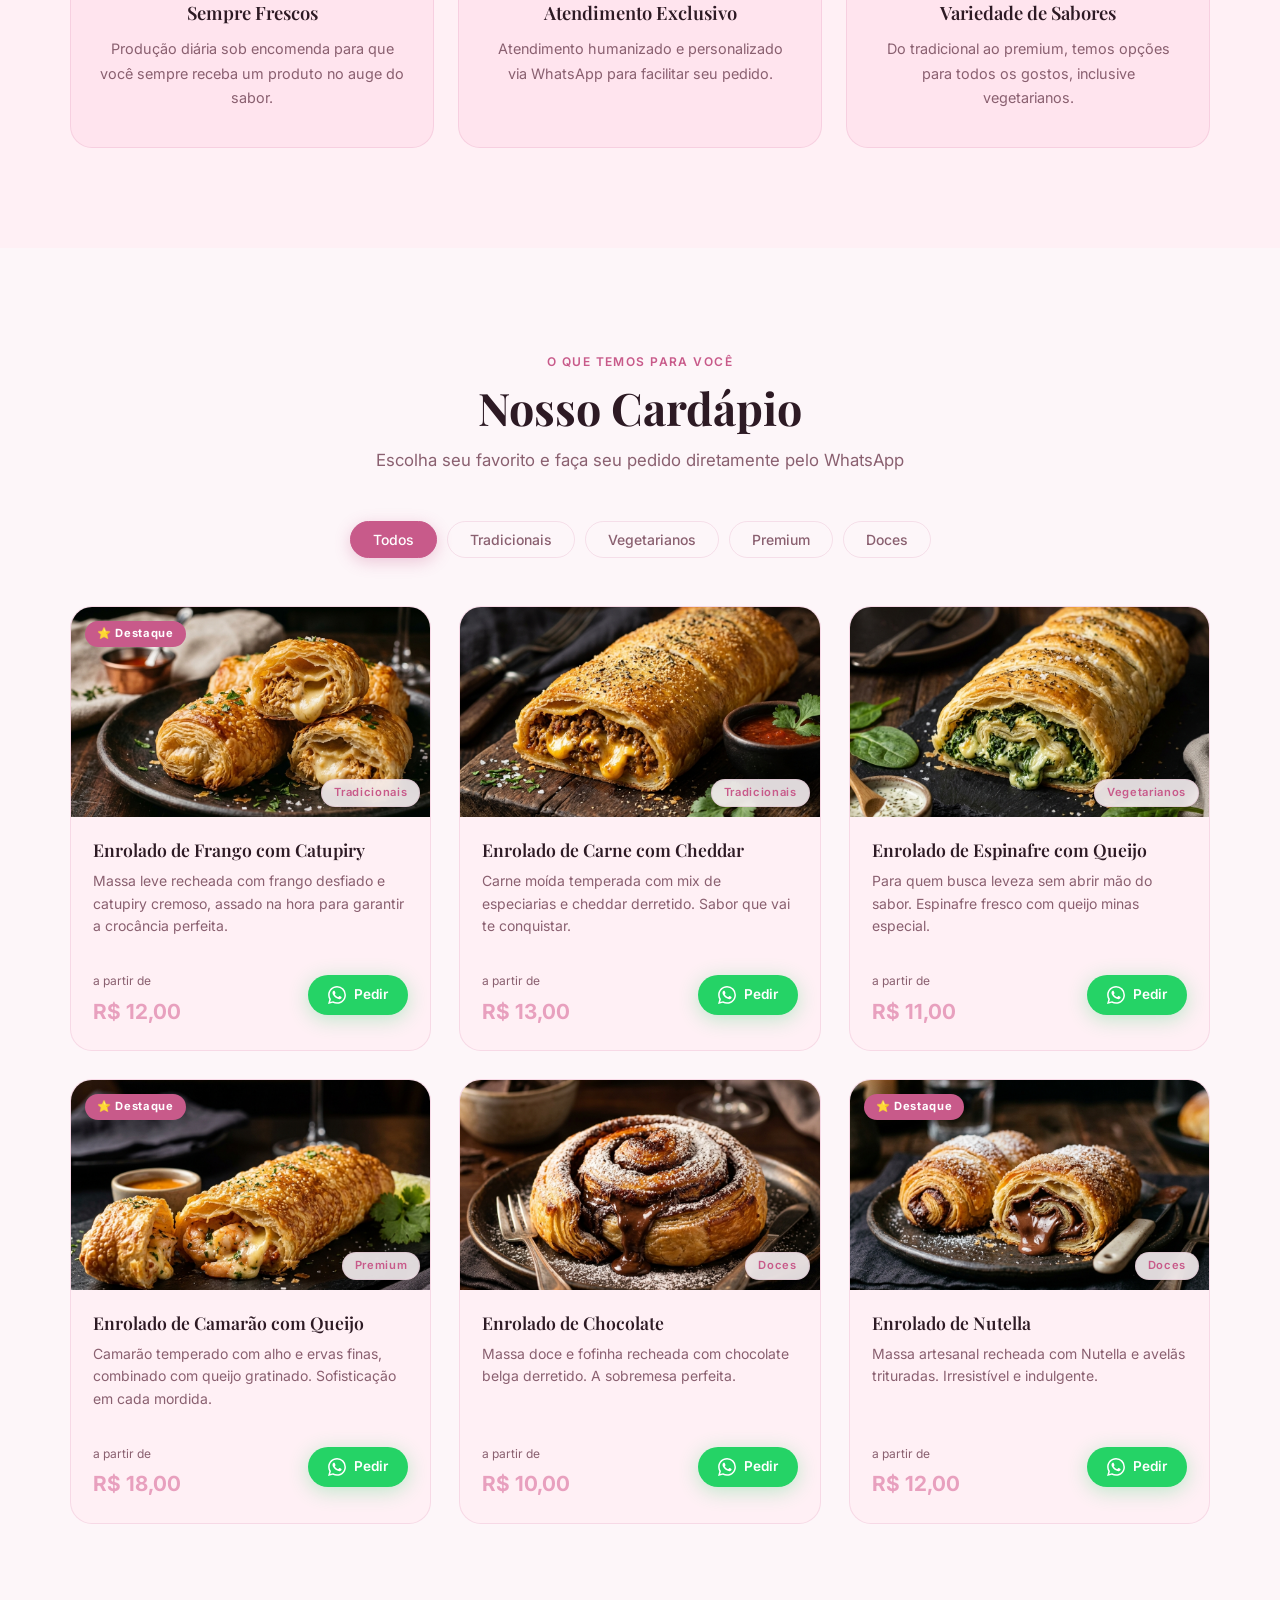
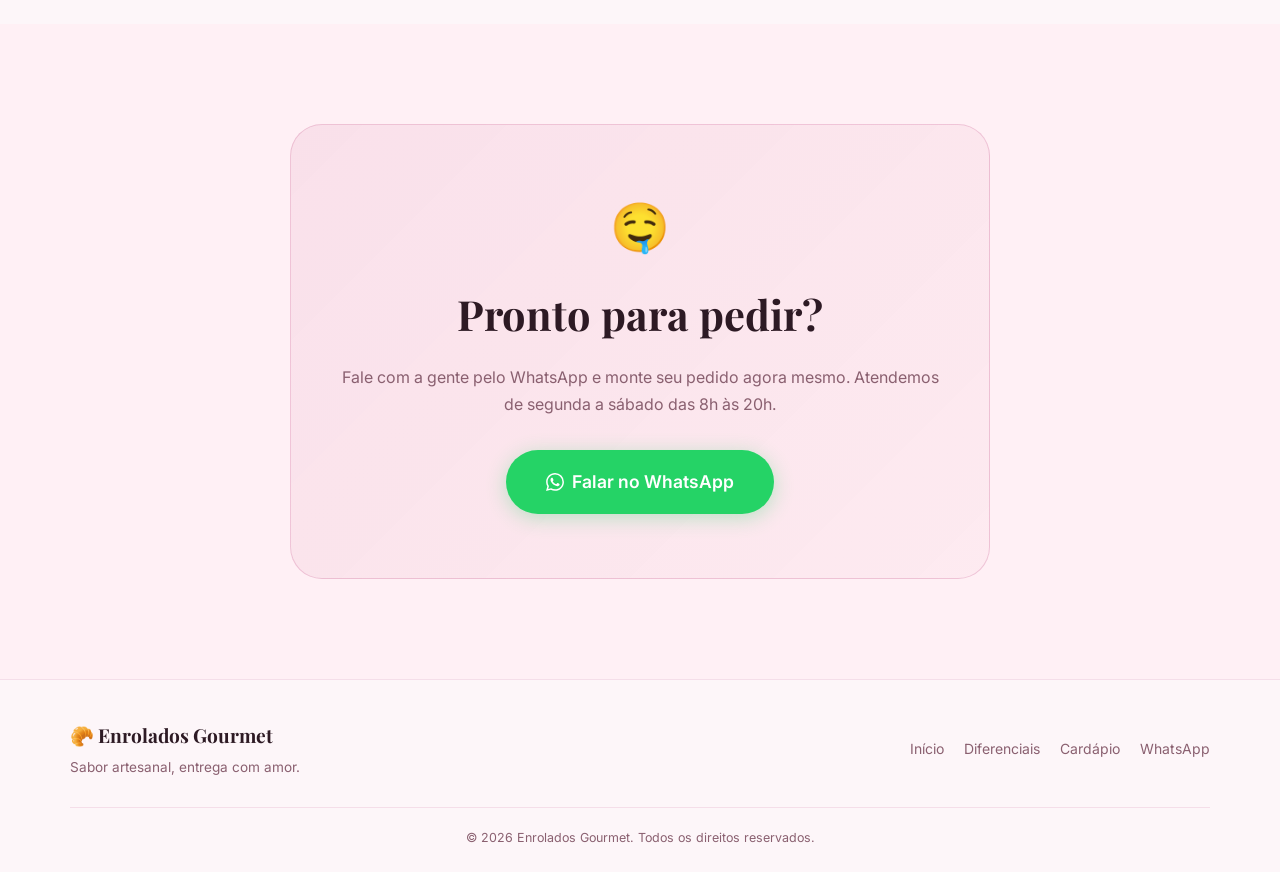
==== commit 6f7800f1: "feat- ajuste leyout e loading" ====
--- a/index.html
+++ b/index.html
@@ -1,19 +1,24 @@
 <!DOCTYPE html>
 <html lang="pt-BR">
+
 <head>
   <meta charset="UTF-8" />
   <meta name="viewport" content="width=device-width, initial-scale=1.0" />
-  <meta name="description" content="Enrolados Gourmet – Salgados artesanais com recheios gourmet. Peça pelo WhatsApp e receba fresquinho!" />
-  <meta name="keywords" content="enrolados, salgados gourmet, salgados artesanais, delivery, comida gourmet" />
-  <meta property="og:title" content="Enrolados Gourmet – Salgados Artesanais" />
+  <meta name="description"
+    content="Enrolados Gourmet – Doces artesanais com recheios gourmet. Peça pelo WhatsApp e receba fresquinho!" />
+  <meta name="keywords" content="enrolados, doces gourmet, doces artesanais, delivery, doces" />
+  <meta property="og:title" content="Enrolados Gourmet – Doces artesanais" />
   <meta property="og:description" content="Feitos com amor e ingredientes selecionados. Peça agora pelo WhatsApp!" />
   <meta property="og:type" content="website" />
-  <title>Enrolados Gourmet – Salgados Artesanais</title>
+  <title>Enrolados Gourmet – Doces artesanais</title>
   <link rel="preconnect" href="https://fonts.googleapis.com" />
   <link rel="preconnect" href="https://fonts.gstatic.com" crossorigin />
-  <link href="https://fonts.googleapis.com/css2?family=Playfair+Display:wght@600;700&family=Inter:wght@300;400;500;600&display=swap" rel="stylesheet" />
+  <link
+    href="https://fonts.googleapis.com/css2?family=Playfair+Display:wght@600;700&family=Inter:wght@300;400;500;600&display=swap"
+    rel="stylesheet" />
   <link rel="stylesheet" href="styles.css" />
 </head>
+
 <body>
 
   <!-- =========================================================
@@ -22,11 +27,12 @@
   <header class="header" id="header" role="banner">
     <div class="header__container">
       <a href="#inicio" class="header__logo" aria-label="Enrolados Gourmet – Página inicial">
-        <span class="header__logo-icon">🥐</span>
+        <img src="images/image.png" alt="Enrolados Gourmet" class="header__logo-img" />
         <span class="header__logo-text">Enrolados <span class="header__logo-highlight">Gourmet</span></span>
       </a>
 
-      <button class="header__menu-toggle" id="menuToggle" aria-label="Abrir menu" aria-expanded="false" aria-controls="navMenu">
+      <button class="header__menu-toggle" id="menuToggle" aria-label="Abrir menu" aria-expanded="false"
+        aria-controls="navMenu">
         <span class="header__hamburger"></span>
         <span class="header__hamburger"></span>
         <span class="header__hamburger"></span>
@@ -40,8 +46,10 @@
           <li><a href="#contato" class="header__nav-link">Contato</a></li>
         </ul>
         <a href="#cardapio" class="btn btn--whatsapp btn--sm header__cta" id="headerWhatsappBtn">
-          <svg class="btn__icon" xmlns="http://www.w3.org/2000/svg" viewBox="0 0 24 24" fill="currentColor" aria-hidden="true">
-            <path d="M17.472 14.382c-.297-.149-1.758-.867-2.03-.967-.273-.099-.471-.148-.67.15-.197.297-.767.966-.94 1.164-.173.199-.347.223-.644.075-.297-.15-1.255-.463-2.39-1.475-.883-.788-1.48-1.761-1.653-2.059-.173-.297-.018-.458.13-.606.134-.133.298-.347.446-.52.149-.174.198-.298.298-.497.099-.198.05-.371-.025-.52-.075-.149-.669-1.612-.916-2.207-.242-.579-.487-.5-.669-.51-.173-.008-.371-.01-.57-.01-.198 0-.52.074-.792.372-.272.297-1.04 1.016-1.04 2.479 0 1.462 1.065 2.875 1.213 3.074.149.198 2.096 3.2 5.077 4.487.709.306 1.262.489 1.694.625.712.227 1.36.195 1.871.118.571-.085 1.758-.719 2.006-1.413.248-.694.248-1.289.173-1.413-.074-.124-.272-.198-.57-.347m-5.421 7.403h-.004a9.87 9.87 0 01-5.031-1.378l-.361-.214-3.741.982.998-3.648-.235-.374a9.86 9.86 0 01-1.51-5.26c.001-5.45 4.436-9.884 9.888-9.884 2.64 0 5.122 1.03 6.988 2.898a9.825 9.825 0 012.893 6.994c-.003 5.45-4.437 9.884-9.885 9.884m8.413-18.297A11.815 11.815 0 0012.05 0C5.495 0 .16 5.335.157 11.892c0 2.096.547 4.142 1.588 5.945L.057 24l6.305-1.654a11.882 11.882 0 005.683 1.448h.005c6.554 0 11.89-5.335 11.893-11.893a11.821 11.821 0 00-3.48-8.413Z"/>
+          <svg class="btn__icon" xmlns="http://www.w3.org/2000/svg" viewBox="0 0 24 24" fill="currentColor"
+            aria-hidden="true">
+            <path
+              d="M17.472 14.382c-.297-.149-1.758-.867-2.03-.967-.273-.099-.471-.148-.67.15-.197.297-.767.966-.94 1.164-.173.199-.347.223-.644.075-.297-.15-1.255-.463-2.39-1.475-.883-.788-1.48-1.761-1.653-2.059-.173-.297-.018-.458.13-.606.134-.133.298-.347.446-.52.149-.174.198-.298.298-.497.099-.198.05-.371-.025-.52-.075-.149-.669-1.612-.916-2.207-.242-.579-.487-.5-.669-.51-.173-.008-.371-.01-.57-.01-.198 0-.52.074-.792.372-.272.297-1.04 1.016-1.04 2.479 0 1.462 1.065 2.875 1.213 3.074.149.198 2.096 3.2 5.077 4.487.709.306 1.262.489 1.694.625.712.227 1.36.195 1.871.118.571-.085 1.758-.719 2.006-1.413.248-.694.248-1.289.173-1.413-.074-.124-.272-.198-.57-.347m-5.421 7.403h-.004a9.87 9.87 0 01-5.031-1.378l-.361-.214-3.741.982.998-3.648-.235-.374a9.86 9.86 0 01-1.51-5.26c.001-5.45 4.436-9.884 9.888-9.884 2.64 0 5.122 1.03 6.988 2.898a9.825 9.825 0 012.893 6.994c-.003 5.45-4.437 9.884-9.885 9.884m8.413-18.297A11.815 11.815 0 0012.05 0C5.495 0 .16 5.335.157 11.892c0 2.096.547 4.142 1.588 5.945L.057 24l6.305-1.654a11.882 11.882 0 005.683 1.448h.005c6.554 0 11.89-5.335 11.893-11.893a11.821 11.821 0 00-3.48-8.413Z" />
           </svg>
           Peça pelo WhatsApp
         </a>
@@ -64,15 +72,19 @@
           <em class="hero__title-highlight">a diferença</em>
         </h1>
         <p class="hero__subtitle animate-fade-in-up animate-delay-1">
-          Feitos com ingredientes selecionados e muito amor. Cada enrolado é uma explosão de sabor, crocante por fora e irresistível por dentro.
+          Feitos com ingredientes selecionados e muito amor. Cada enrolado é uma explosão de sabor, crocante por fora e
+          irresistível por dentro.
         </p>
         <div class="hero__actions animate-fade-in-up animate-delay-2">
           <a href="#cardapio" class="btn btn--primary btn--lg" id="heroCardapioBtn">
             Ver Cardápio
           </a>
-          <a href="https://wa.me/5511999999999?text=Olá%2C+gostaria+de+fazer+um+pedido!" class="btn btn--whatsapp btn--lg" id="heroPedidoBtn" target="_blank" rel="noopener noreferrer">
-            <svg class="btn__icon" xmlns="http://www.w3.org/2000/svg" viewBox="0 0 24 24" fill="currentColor" aria-hidden="true">
-              <path d="M17.472 14.382c-.297-.149-1.758-.867-2.03-.967-.273-.099-.471-.148-.67.15-.197.297-.767.966-.94 1.164-.173.199-.347.223-.644.075-.297-.15-1.255-.463-2.39-1.475-.883-.788-1.48-1.761-1.653-2.059-.173-.297-.018-.458.13-.606.134-.133.298-.347.446-.52.149-.174.198-.298.298-.497.099-.198.05-.371-.025-.52-.075-.149-.669-1.612-.916-2.207-.242-.579-.487-.5-.669-.51-.173-.008-.371-.01-.57-.01-.198 0-.52.074-.792.372-.272.297-1.04 1.016-1.04 2.479 0 1.462 1.065 2.875 1.213 3.074.149.198 2.096 3.2 5.077 4.487.709.306 1.262.489 1.694.625.712.227 1.36.195 1.871.118.571-.085 1.758-.719 2.006-1.413.248-.694.248-1.289.173-1.413-.074-.124-.272-.198-.57-.347m-5.421 7.403h-.004a9.87 9.87 0 01-5.031-1.378l-.361-.214-3.741.982.998-3.648-.235-.374a9.86 9.86 0 01-1.51-5.26c.001-5.45 4.436-9.884 9.888-9.884 2.64 0 5.122 1.03 6.988 2.898a9.825 9.825 0 012.893 6.994c-.003 5.45-4.437 9.884-9.885 9.884m8.413-18.297A11.815 11.815 0 0012.05 0C5.495 0 .16 5.335.157 11.892c0 2.096.547 4.142 1.588 5.945L.057 24l6.305-1.654a11.882 11.882 0 005.683 1.448h.005c6.554 0 11.89-5.335 11.893-11.893a11.821 11.821 0 00-3.48-8.413Z"/>
+          <a href="https://wa.me/5511999999999?text=Olá%2C+gostaria+de+fazer+um+pedido!"
+            class="btn btn--whatsapp btn--lg" id="heroPedidoBtn" target="_blank" rel="noopener noreferrer">
+            <svg class="btn__icon" xmlns="http://www.w3.org/2000/svg" viewBox="0 0 24 24" fill="currentColor"
+              aria-hidden="true">
+              <path
+                d="M17.472 14.382c-.297-.149-1.758-.867-2.03-.967-.273-.099-.471-.148-.67.15-.197.297-.767.966-.94 1.164-.173.199-.347.223-.644.075-.297-.15-1.255-.463-2.39-1.475-.883-.788-1.48-1.761-1.653-2.059-.173-.297-.018-.458.13-.606.134-.133.298-.347.446-.52.149-.174.198-.298.298-.497.099-.198.05-.371-.025-.52-.075-.149-.669-1.612-.916-2.207-.242-.579-.487-.5-.669-.51-.173-.008-.371-.01-.57-.01-.198 0-.52.074-.792.372-.272.297-1.04 1.016-1.04 2.479 0 1.462 1.065 2.875 1.213 3.074.149.198 2.096 3.2 5.077 4.487.709.306 1.262.489 1.694.625.712.227 1.36.195 1.871.118.571-.085 1.758-.719 2.006-1.413.248-.694.248-1.289.173-1.413-.074-.124-.272-.198-.57-.347m-5.421 7.403h-.004a9.87 9.87 0 01-5.031-1.378l-.361-.214-3.741.982.998-3.648-.235-.374a9.86 9.86 0 01-1.51-5.26c.001-5.45 4.436-9.884 9.888-9.884 2.64 0 5.122 1.03 6.988 2.898a9.825 9.825 0 012.893 6.994c-.003 5.45-4.437 9.884-9.885 9.884m8.413-18.297A11.815 11.815 0 0012.05 0C5.495 0 .16 5.335.157 11.892c0 2.096.547 4.142 1.588 5.945L.057 24l6.305-1.654a11.882 11.882 0 005.683 1.448h.005c6.554 0 11.89-5.335 11.893-11.893a11.821 11.821 0 00-3.48-8.413Z" />
             </svg>
             Fazer Pedido
           </a>
@@ -100,7 +112,8 @@
               <span class="diferencial-card__icon" role="img" aria-hidden="true">🌿</span>
             </div>
             <h3 class="diferencial-card__title">Ingredientes Premium</h3>
-            <p class="diferencial-card__text">Selecionamos os melhores ingredientes do mercado para garantir sabor e qualidade em cada unidade.</p>
+            <p class="diferencial-card__text">Selecionamos os melhores ingredientes do mercado para garantir sabor e
+              qualidade em cada unidade.</p>
           </article>
 
           <article class="diferencial-card reveal-on-scroll" aria-label="Feito artesanalmente">
@@ -108,7 +121,8 @@
               <span class="diferencial-card__icon" role="img" aria-hidden="true">👨‍🍳</span>
             </div>
             <h3 class="diferencial-card__title">Feito Artesanalmente</h3>
-            <p class="diferencial-card__text">Cada enrolado é preparado com cuidado e dedicação pelas mãos dos nossos chefs, sem industrialização.</p>
+            <p class="diferencial-card__text">Cada enrolado é preparado com cuidado e dedicação pelas mãos dos nossos
+              chefs, sem industrialização.</p>
           </article>
 
           <article class="diferencial-card reveal-on-scroll" aria-label="Entrega rápida">
@@ -116,7 +130,8 @@
               <span class="diferencial-card__icon" role="img" aria-hidden="true">⚡</span>
             </div>
             <h3 class="diferencial-card__title">Entrega Rápida</h3>
-            <p class="diferencial-card__text">Receba seus pedidos fresquinhos e quentinhos com agilidade e pontualidade garantidas.</p>
+            <p class="diferencial-card__text">Receba seus pedidos fresquinhos e quentinhos com agilidade e pontualidade
+              garantidas.</p>
           </article>
 
           <article class="diferencial-card reveal-on-scroll" aria-label="Sempre frescos">
@@ -124,7 +139,8 @@
               <span class="diferencial-card__icon" role="img" aria-hidden="true">🔥</span>
             </div>
             <h3 class="diferencial-card__title">Sempre Frescos</h3>
-            <p class="diferencial-card__text">Produção diária sob encomenda para que você sempre receba um produto no auge do sabor.</p>
+            <p class="diferencial-card__text">Produção diária sob encomenda para que você sempre receba um produto no
+              auge do sabor.</p>
           </article>
 
           <article class="diferencial-card reveal-on-scroll" aria-label="Atendimento personalizado">
@@ -132,7 +148,8 @@
               <span class="diferencial-card__icon" role="img" aria-hidden="true">💬</span>
             </div>
             <h3 class="diferencial-card__title">Atendimento Exclusivo</h3>
-            <p class="diferencial-card__text">Atendimento humanizado e personalizado via WhatsApp para facilitar seu pedido.</p>
+            <p class="diferencial-card__text">Atendimento humanizado e personalizado via WhatsApp para facilitar seu
+              pedido.</p>
           </article>
 
           <article class="diferencial-card reveal-on-scroll" aria-label="Variedade de sabores">
@@ -140,7 +157,8 @@
               <span class="diferencial-card__icon" role="img" aria-hidden="true">🌟</span>
             </div>
             <h3 class="diferencial-card__title">Variedade de Sabores</h3>
-            <p class="diferencial-card__text">Do tradicional ao premium, temos opções para todos os gostos, inclusive vegetarianos.</p>
+            <p class="diferencial-card__text">Do tradicional ao premium, temos opções para todos os gostos, inclusive
+              vegetarianos.</p>
           </article>
         </div>
       </div>
@@ -163,7 +181,7 @@
         </div>
 
         <!-- Estado de carregamento -->
-        <div class="cardapio__loader" id="cardapioLoader" aria-live="polite" aria-label="Carregando cardápio">
+        <div class="cardapio__loader" id="cardapioLoader" aria-live="polite" aria-label="Carregando cardápio" hidden>
           <div class="loader-spinner" aria-hidden="true"></div>
           <p>Carregando cardápio...</p>
         </div>
@@ -190,9 +208,12 @@
           <p class="cta-section__text">
             Fale com a gente pelo WhatsApp e monte seu pedido agora mesmo. Atendemos de segunda a sábado das 8h às 20h.
           </p>
-          <a href="https://wa.me/5511999999999?text=Olá%2C+quero+fazer+um+pedido+nos+Enrolados+Gourmet!" class="btn btn--whatsapp btn--xl" id="ctaWhatsappBtn" target="_blank" rel="noopener noreferrer">
-            <svg class="btn__icon" xmlns="http://www.w3.org/2000/svg" viewBox="0 0 24 24" fill="currentColor" aria-hidden="true">
-              <path d="M17.472 14.382c-.297-.149-1.758-.867-2.03-.967-.273-.099-.471-.148-.67.15-.197.297-.767.966-.94 1.164-.173.199-.347.223-.644.075-.297-.15-1.255-.463-2.39-1.475-.883-.788-1.48-1.761-1.653-2.059-.173-.297-.018-.458.13-.606.134-.133.298-.347.446-.52.149-.174.198-.298.298-.497.099-.198.05-.371-.025-.52-.075-.149-.669-1.612-.916-2.207-.242-.579-.487-.5-.669-.51-.173-.008-.371-.01-.57-.01-.198 0-.52.074-.792.372-.272.297-1.04 1.016-1.04 2.479 0 1.462 1.065 2.875 1.213 3.074.149.198 2.096 3.2 5.077 4.487.709.306 1.262.489 1.694.625.712.227 1.36.195 1.871.118.571-.085 1.758-.719 2.006-1.413.248-.694.248-1.289.173-1.413-.074-.124-.272-.198-.57-.347m-5.421 7.403h-.004a9.87 9.87 0 01-5.031-1.378l-.361-.214-3.741.982.998-3.648-.235-.374a9.86 9.86 0 01-1.51-5.26c.001-5.45 4.436-9.884 9.888-9.884 2.64 0 5.122 1.03 6.988 2.898a9.825 9.825 0 012.893 6.994c-.003 5.45-4.437 9.884-9.885 9.884m8.413-18.297A11.815 11.815 0 0012.05 0C5.495 0 .16 5.335.157 11.892c0 2.096.547 4.142 1.588 5.945L.057 24l6.305-1.654a11.882 11.882 0 005.683 1.448h.005c6.554 0 11.89-5.335 11.893-11.893a11.821 11.821 0 00-3.48-8.413Z"/>
+          <a href="https://wa.me/5511999999999?text=Olá%2C+quero+fazer+um+pedido+nos+Enrolados+Gourmet!"
+            class="btn btn--whatsapp btn--xl" id="ctaWhatsappBtn" target="_blank" rel="noopener noreferrer">
+            <svg class="btn__icon" xmlns="http://www.w3.org/2000/svg" viewBox="0 0 24 24" fill="currentColor"
+              aria-hidden="true">
+              <path
+                d="M17.472 14.382c-.297-.149-1.758-.867-2.03-.967-.273-.099-.471-.148-.67.15-.197.297-.767.966-.94 1.164-.173.199-.347.223-.644.075-.297-.15-1.255-.463-2.39-1.475-.883-.788-1.48-1.761-1.653-2.059-.173-.297-.018-.458.13-.606.134-.133.298-.347.446-.52.149-.174.198-.298.298-.497.099-.198.05-.371-.025-.52-.075-.149-.669-1.612-.916-2.207-.242-.579-.487-.5-.669-.51-.173-.008-.371-.01-.57-.01-.198 0-.52.074-.792.372-.272.297-1.04 1.016-1.04 2.479 0 1.462 1.065 2.875 1.213 3.074.149.198 2.096 3.2 5.077 4.487.709.306 1.262.489 1.694.625.712.227 1.36.195 1.871.118.571-.085 1.758-.719 2.006-1.413.248-.694.248-1.289.173-1.413-.074-.124-.272-.198-.57-.347m-5.421 7.403h-.004a9.87 9.87 0 01-5.031-1.378l-.361-.214-3.741.982.998-3.648-.235-.374a9.86 9.86 0 01-1.51-5.26c.001-5.45 4.436-9.884 9.888-9.884 2.64 0 5.122 1.03 6.988 2.898a9.825 9.825 0 012.893 6.994c-.003 5.45-4.437 9.884-9.885 9.884m8.413-18.297A11.815 11.815 0 0012.05 0C5.495 0 .16 5.335.157 11.892c0 2.096.547 4.142 1.588 5.945L.057 24l6.305-1.654a11.882 11.882 0 005.683 1.448h.005c6.554 0 11.89-5.335 11.893-11.893a11.821 11.821 0 00-3.48-8.413Z" />
             </svg>
             Falar no WhatsApp
           </a>
@@ -216,7 +237,8 @@
           <a href="#inicio" class="footer__link">Início</a>
           <a href="#diferenciais" class="footer__link">Diferenciais</a>
           <a href="#cardapio" class="footer__link">Cardápio</a>
-          <a href="https://wa.me/5511999999999" class="footer__link" target="_blank" rel="noopener noreferrer">WhatsApp</a>
+          <a href="https://wa.me/5511999999999" class="footer__link" target="_blank"
+            rel="noopener noreferrer">WhatsApp</a>
         </nav>
       </div>
       <p class="footer__copy">&copy; 2026 Enrolados Gourmet. Todos os direitos reservados.</p>
@@ -224,12 +246,15 @@
   </footer>
 
   <!-- WhatsApp Floating Button -->
-  <a href="https://wa.me/5511999999999?text=Olá%2C+gostaria+de+fazer+um+pedido!" class="whatsapp-float" id="whatsappFloat" target="_blank" rel="noopener noreferrer" aria-label="Falar no WhatsApp">
+  <a href="https://wa.me/5511999999999?text=Olá%2C+gostaria+de+fazer+um+pedido!" class="whatsapp-float"
+    id="whatsappFloat" target="_blank" rel="noopener noreferrer" aria-label="Falar no WhatsApp">
     <svg xmlns="http://www.w3.org/2000/svg" viewBox="0 0 24 24" fill="currentColor" aria-hidden="true">
-      <path d="M17.472 14.382c-.297-.149-1.758-.867-2.03-.967-.273-.099-.471-.148-.67.15-.197.297-.767.966-.94 1.164-.173.199-.347.223-.644.075-.297-.15-1.255-.463-2.39-1.475-.883-.788-1.48-1.761-1.653-2.059-.173-.297-.018-.458.13-.606.134-.133.298-.347.446-.52.149-.174.198-.298.298-.497.099-.198.05-.371-.025-.52-.075-.149-.669-1.612-.916-2.207-.242-.579-.487-.5-.669-.51-.173-.008-.371-.01-.57-.01-.198 0-.52.074-.792.372-.272.297-1.04 1.016-1.04 2.479 0 1.462 1.065 2.875 1.213 3.074.149.198 2.096 3.2 5.077 4.487.709.306 1.262.489 1.694.625.712.227 1.36.195 1.871.118.571-.085 1.758-.719 2.006-1.413.248-.694.248-1.289.173-1.413-.074-.124-.272-.198-.57-.347m-5.421 7.403h-.004a9.87 9.87 0 01-5.031-1.378l-.361-.214-3.741.982.998-3.648-.235-.374a9.86 9.86 0 01-1.51-5.26c.001-5.45 4.436-9.884 9.888-9.884 2.64 0 5.122 1.03 6.988 2.898a9.825 9.825 0 012.893 6.994c-.003 5.45-4.437 9.884-9.885 9.884m8.413-18.297A11.815 11.815 0 0012.05 0C5.495 0 .16 5.335.157 11.892c0 2.096.547 4.142 1.588 5.945L.057 24l6.305-1.654a11.882 11.882 0 005.683 1.448h.005c6.554 0 11.89-5.335 11.893-11.893a11.821 11.821 0 00-3.48-8.413Z"/>
+      <path
+        d="M17.472 14.382c-.297-.149-1.758-.867-2.03-.967-.273-.099-.471-.148-.67.15-.197.297-.767.966-.94 1.164-.173.199-.347.223-.644.075-.297-.15-1.255-.463-2.39-1.475-.883-.788-1.48-1.761-1.653-2.059-.173-.297-.018-.458.13-.606.134-.133.298-.347.446-.52.149-.174.198-.298.298-.497.099-.198.05-.371-.025-.52-.075-.149-.669-1.612-.916-2.207-.242-.579-.487-.5-.669-.51-.173-.008-.371-.01-.57-.01-.198 0-.52.074-.792.372-.272.297-1.04 1.016-1.04 2.479 0 1.462 1.065 2.875 1.213 3.074.149.198 2.096 3.2 5.077 4.487.709.306 1.262.489 1.694.625.712.227 1.36.195 1.871.118.571-.085 1.758-.719 2.006-1.413.248-.694.248-1.289.173-1.413-.074-.124-.272-.198-.57-.347m-5.421 7.403h-.004a9.87 9.87 0 01-5.031-1.378l-.361-.214-3.741.982.998-3.648-.235-.374a9.86 9.86 0 01-1.51-5.26c.001-5.45 4.436-9.884 9.888-9.884 2.64 0 5.122 1.03 6.988 2.898a9.825 9.825 0 012.893 6.994c-.003 5.45-4.437 9.884-9.885 9.884m8.413-18.297A11.815 11.815 0 0012.05 0C5.495 0 .16 5.335.157 11.892c0 2.096.547 4.142 1.588 5.945L.057 24l6.305-1.654a11.882 11.882 0 005.683 1.448h.005c6.554 0 11.89-5.335 11.893-11.893a11.821 11.821 0 00-3.48-8.413Z" />
     </svg>
   </a>
 
   <script src="script.js"></script>
 </body>
-</html>
+
+</html>
--- a/styles.css
+++ b/styles.css
@@ -1,16 +1,25 @@
 /* =========================================================
-   DESIGN TOKENS
+   DESIGN TOKENS — Enrolados Gourmet (Rose & Cream)
 ========================================================= */
 :root {
-  --color-primary:     #c8870a;
-  --color-primary-lt:  #e9a82e;
-  --color-primary-dk:  #9a6508;
-  --color-surface:     #0f0e0c;
-  --color-surface-2:   #1a1814;
-  --color-surface-3:   #252219;
-  --color-border:      rgba(200,135,10,.18);
-  --color-text:        #f5f0e8;
-  --color-text-muted:  #a09880;
+  /* Rosa principal extraído da logo */
+  --color-primary:     #c85a8a;
+  --color-primary-lt:  #e8a0be;
+  --color-primary-dk:  #a0406c;
+
+  /* Superfícies claras — creme e branco rosado */
+  --color-surface:     #fdf6f9;
+  --color-surface-2:   #fff0f5;
+  --color-surface-3:   #ffe4ee;
+
+  /* Borda sutil rosada */
+  --color-border:      rgba(200,90,138,.15);
+
+  /* Texto escuro sobre fundo claro */
+  --color-text:        #2d1a24;
+  --color-text-muted:  #8a6070;
+
+  /* WhatsApp */
   --color-whatsapp:    #25d366;
   --color-whatsapp-dk: #1da851;
 
@@ -22,8 +31,8 @@
   --radius-lg:  22px;
   --radius-xl:  32px;
 
-  --shadow-card:  0 8px 32px rgba(0,0,0,.45);
-  --shadow-glow:  0 0 24px rgba(200,135,10,.25);
+  --shadow-card:  0 8px 32px rgba(200,90,138,.12);
+  --shadow-glow:  0 0 24px rgba(200,90,138,.2);
 
   --transition: .25s cubic-bezier(.4,0,.2,1);
   --transition-slow: .5s cubic-bezier(.4,0,.2,1);
@@ -124,12 +133,12 @@
 .btn--primary {
   background: linear-gradient(135deg, var(--color-primary), var(--color-primary-lt));
   color: #fff;
-  box-shadow: 0 4px 20px rgba(200,135,10,.4);
+  box-shadow: 0 4px 20px rgba(200,90,138,.35);
 }
 .btn--primary:hover {
-  background: linear-gradient(135deg, var(--color-primary-lt), var(--color-primary));
+  background: linear-gradient(135deg, var(--color-primary-dk), var(--color-primary));
   transform: translateY(-2px);
-  box-shadow: 0 8px 28px rgba(200,135,10,.5);
+  box-shadow: 0 8px 28px rgba(200,90,138,.5);
 }
 
 .btn--whatsapp {
@@ -162,14 +171,14 @@
   top: 0; left: 0; right: 0;
   z-index: 1000;
   height: var(--header-h);
-  background: rgba(15,14,12,.88);
+  background: rgba(253,246,249,.94);
   backdrop-filter: blur(14px);
   border-bottom: 1px solid var(--color-border);
   transition: box-shadow var(--transition);
 }
 
 .header--scrolled {
-  box-shadow: 0 4px 24px rgba(0,0,0,.5);
+  box-shadow: 0 4px 24px rgba(200,90,138,.12);
 }
 
 .header__container {
@@ -191,7 +200,14 @@
   font-weight: 700;
 }
 
-.header__logo-icon { font-size: 1.5rem; }
+.header__logo-img {
+  width: 44px;
+  height: 44px;
+  object-fit: contain;
+  border-radius: 50%;
+  flex-shrink: 0;
+  filter: drop-shadow(0 2px 6px rgba(200,90,138,.25));
+}
 
 .header__logo-highlight { color: var(--color-primary); }
 
@@ -279,9 +295,9 @@
   inset: 0;
   background: linear-gradient(
     to bottom,
-    rgba(15,14,12,.15) 0%,
-    rgba(15,14,12,.55) 60%,
-    rgba(15,14,12,.95) 100%
+    rgba(45,26,36,.2) 0%,
+    rgba(45,26,36,.55) 60%,
+    rgba(45,26,36,.92) 100%
   );
   z-index: 1;
 }
@@ -296,13 +312,13 @@
 .hero__badge {
   display: inline-block;
   padding: 6px 18px;
-  border: 1px solid rgba(200,135,10,.5);
+  border: 1px solid rgba(232,160,190,.6);
   border-radius: 50px;
   font-size: .8rem;
   font-weight: 600;
   letter-spacing: .1em;
   color: var(--color-primary-lt);
-  background: rgba(200,135,10,.12);
+  background: rgba(200,90,138,.15);
   margin-bottom: 20px;
 }
 
@@ -382,14 +398,14 @@
 .diferencial-card:hover {
   transform: translateY(-6px);
   box-shadow: var(--shadow-glow);
-  border-color: rgba(200,135,10,.4);
+  border-color: rgba(200,90,138,.35);
 }
 
 .diferencial-card__icon-wrap {
   width: 68px; height: 68px;
   border-radius: 50%;
-  background: rgba(200,135,10,.12);
-  border: 1px solid rgba(200,135,10,.25);
+  background: rgba(200,90,138,.1);
+  border: 1px solid rgba(200,90,138,.22);
   display: flex;
   align-items: center;
   justify-content: center;
@@ -399,7 +415,7 @@
 }
 
 .diferencial-card:hover .diferencial-card__icon-wrap {
-  background: rgba(200,135,10,.22);
+  background: rgba(200,90,138,.2);
 }
 
 .diferencial-card__icon { font-size: 1.75rem; }
@@ -457,7 +473,7 @@
   background: var(--color-primary);
   border-color: var(--color-primary);
   color: #fff;
-  box-shadow: 0 4px 16px rgba(200,135,10,.35);
+  box-shadow: 0 4px 16px rgba(200,90,138,.3);
 }
 
 /* Loader */
@@ -470,11 +486,14 @@
   color: var(--color-text-muted);
   font-size: .95rem;
 }
+
+/* Garante que [hidden] sempre vence o display:flex */
+.cardapio__loader[hidden] { display: none; }
 
 .loader-spinner {
   width: 44px; height: 44px;
   border-radius: 50%;
-  border: 3px solid rgba(200,135,10,.2);
+  border: 3px solid rgba(200,90,138,.2);
   border-top-color: var(--color-primary);
   animation: spin .8s linear infinite;
 }
@@ -514,7 +533,7 @@
 .produto-card:hover {
   transform: translateY(-8px);
   box-shadow: var(--shadow-card), var(--shadow-glow);
-  border-color: rgba(200,135,10,.4);
+  border-color: rgba(200,90,138,.35);
 }
 
 .produto-card--destaque::before {
@@ -548,13 +567,13 @@
 .produto-card__categoria {
   position: absolute;
   bottom: 10px; right: 10px;
-  background: rgba(15,14,12,.75);
+  background: rgba(253,246,249,.88);
   backdrop-filter: blur(6px);
   border: 1px solid var(--color-border);
   border-radius: 50px;
   font-size: .7rem;
   font-weight: 600;
-  color: var(--color-primary-lt);
+  color: var(--color-primary);
   padding: 4px 12px;
   letter-spacing: .06em;
 }
@@ -611,8 +630,8 @@
 }
 
 .cta-section__inner {
-  background: linear-gradient(135deg, rgba(200,135,10,.12), rgba(200,135,10,.05));
-  border: 1px solid rgba(200,135,10,.3);
+  background: linear-gradient(135deg, rgba(200,90,138,.1), rgba(232,160,190,.07));
+  border: 1px solid rgba(200,90,138,.25);
   border-radius: var(--radius-xl);
   padding: 64px 40px;
   text-align: center;
@@ -779,7 +798,7 @@
     flex-direction: column;
     justify-content: center;
     gap: 32px;
-    background: rgba(15,14,12,.97);
+    background: rgba(253,246,249,.98);
     backdrop-filter: blur(16px);
     transform: translateX(100%);
     transition: transform var(--transition-slow);
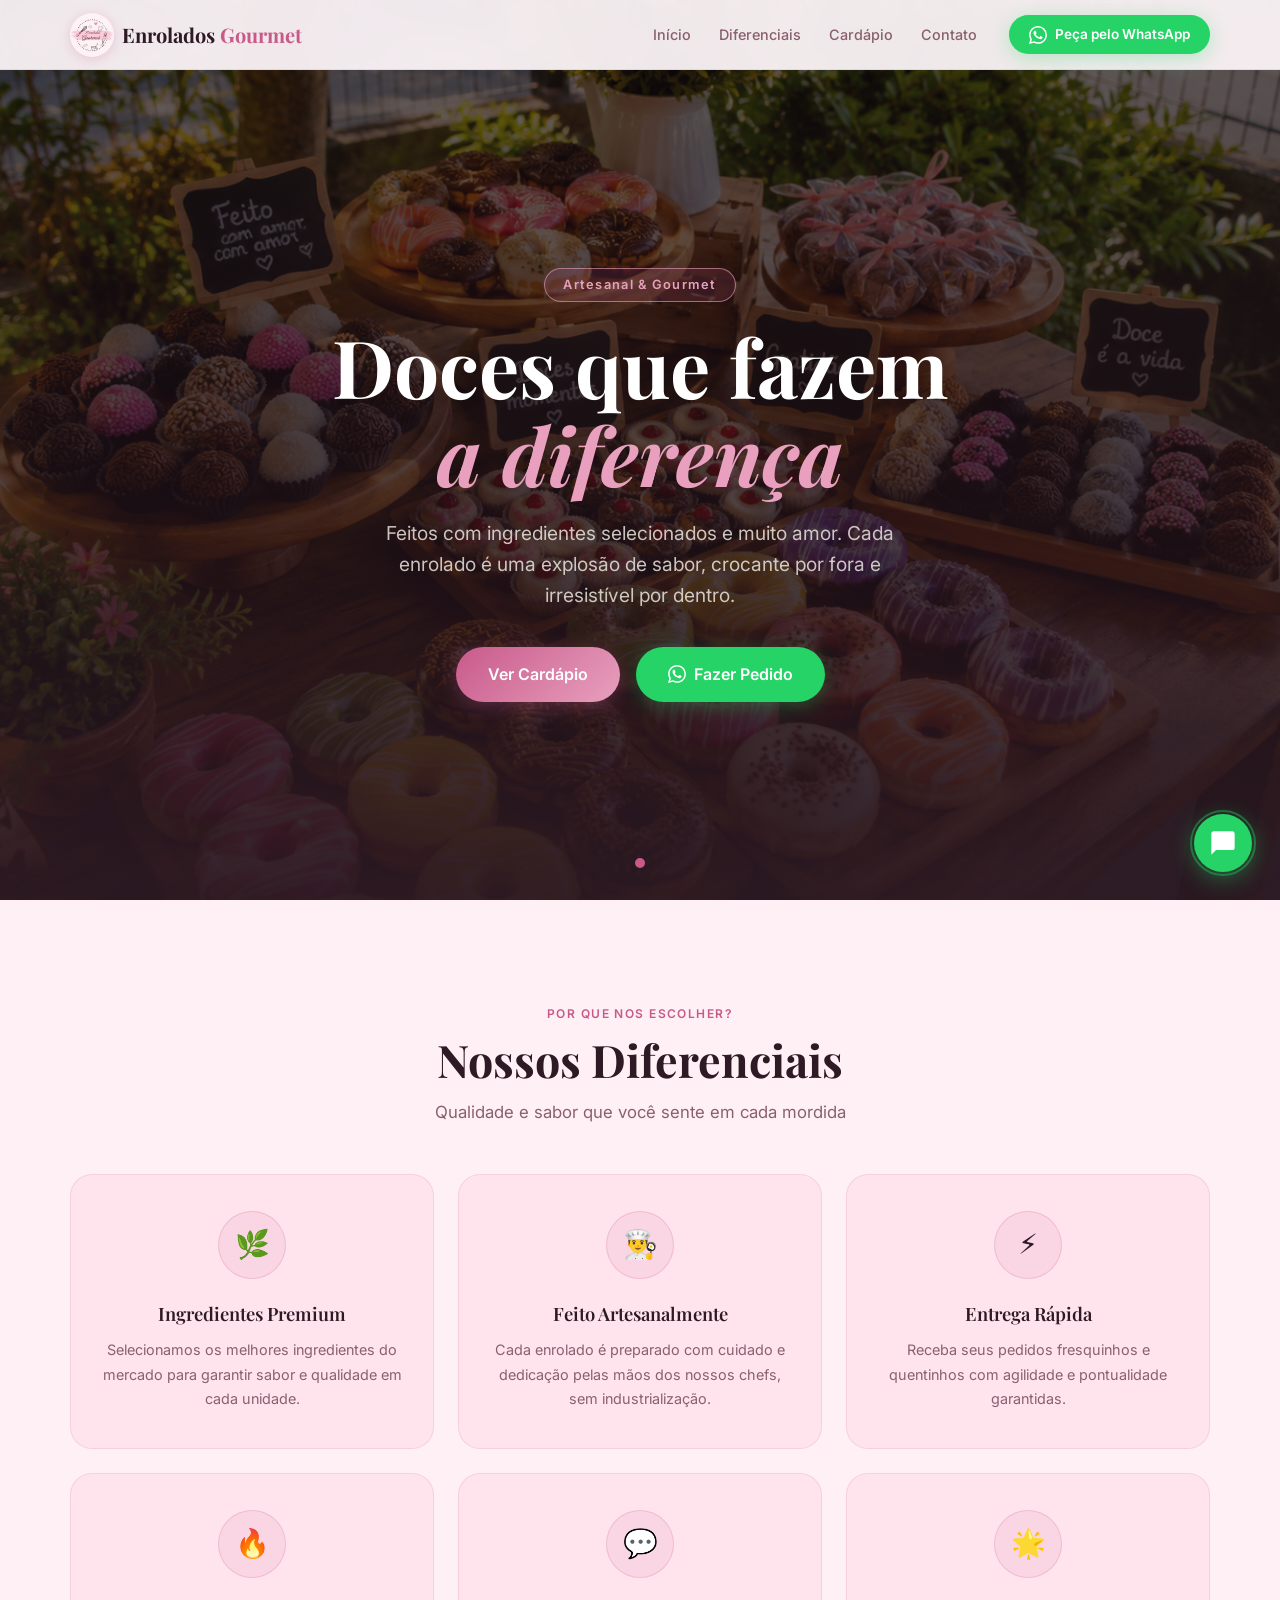
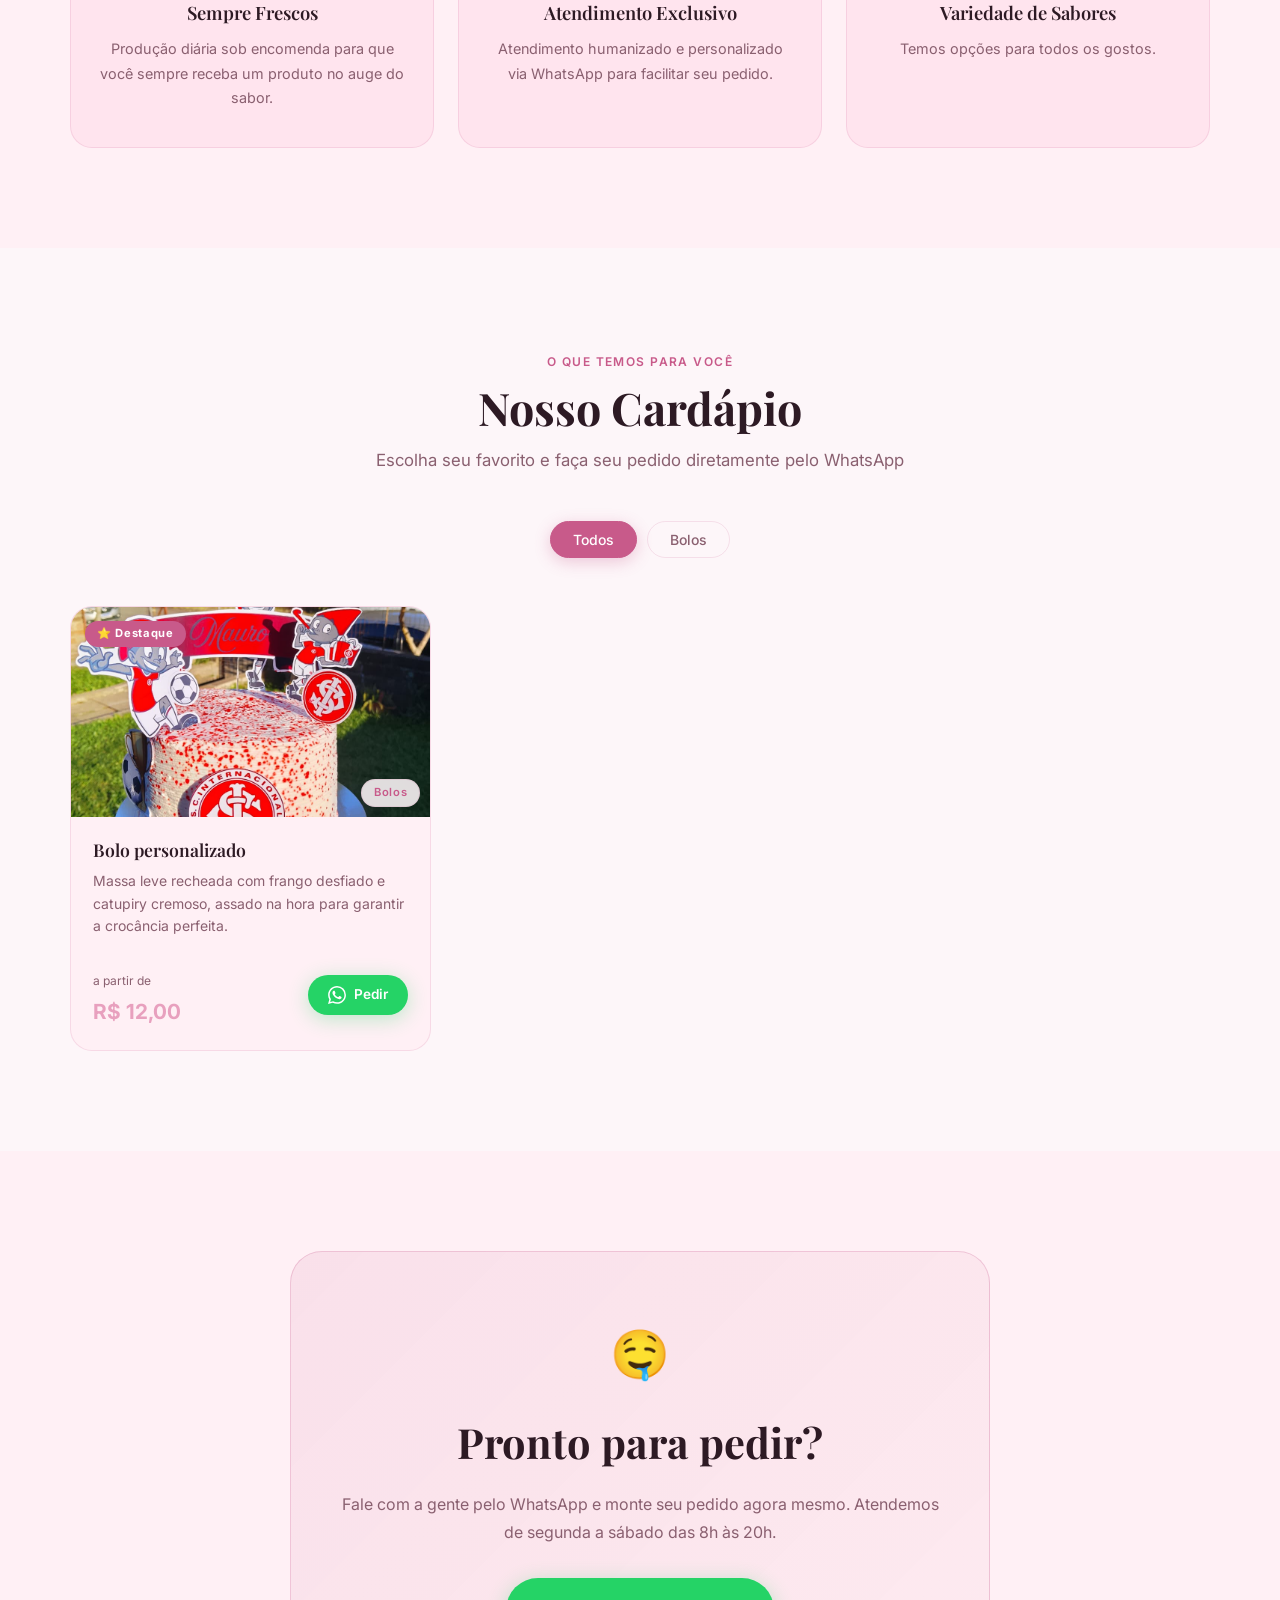
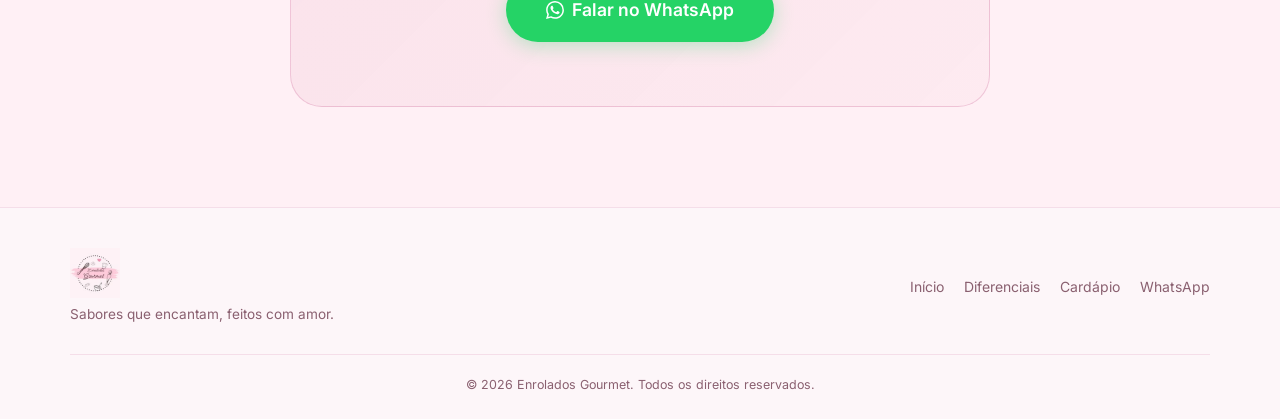
==== commit 636bc9dd: "feat: adicionar cardápio, atualizar layout e script da página inicial do Enrolados Gourmet" ====
--- a/index.html
+++ b/index.html
@@ -17,17 +17,15 @@
     href="https://fonts.googleapis.com/css2?family=Playfair+Display:wght@600;700&family=Inter:wght@300;400;500;600&display=swap"
     rel="stylesheet" />
   <link rel="stylesheet" href="styles.css" />
+  <link rel="icon" type="image/png" sizes="32x32" href="images/logo.png">
 </head>
 
 <body>
 
-  <!-- =========================================================
-       HEADER
-  ========================================================= -->
   <header class="header" id="header" role="banner">
     <div class="header__container">
       <a href="#inicio" class="header__logo" aria-label="Enrolados Gourmet – Página inicial">
-        <img src="images/image.png" alt="Enrolados Gourmet" class="header__logo-img" />
+        <img src="images/logo.png" alt="Enrolados Gourmet" class="header__logo-img" />
         <span class="header__logo-text">Enrolados <span class="header__logo-highlight">Gourmet</span></span>
       </a>
 
@@ -58,17 +56,13 @@
   </header>
 
   <main>
-
-    <!-- =========================================================
-         HERO SECTION
-    ========================================================= -->
     <section class="hero" id="inicio" aria-label="Seção principal">
       <div class="hero__bg-overlay"></div>
-      <img src="images/hero-banner.jpg" alt="Enrolados Gourmet em destaque" class="hero__bg-image" />
+      <img src="images/hero-banner.png" alt="Enrolados Gourmet em destaque" class="hero__bg-image" />
       <div class="hero__content">
-        <span class="hero__badge animate-fade-in-down">✨ Artesanal &amp; Gourmet</span>
+        <span class="hero__badge animate-fade-in-down">Artesanal &amp; Gourmet</span>
         <h1 class="hero__title animate-fade-in-up">
-          Salgados que fazem<br />
+          Doces que fazem<br />
           <em class="hero__title-highlight">a diferença</em>
         </h1>
         <p class="hero__subtitle animate-fade-in-up animate-delay-1">
@@ -79,7 +73,7 @@
           <a href="#cardapio" class="btn btn--primary btn--lg" id="heroCardapioBtn">
             Ver Cardápio
           </a>
-          <a href="https://wa.me/5511999999999?text=Olá%2C+gostaria+de+fazer+um+pedido!"
+          <a href="https://wa.me/5551984298431?text=Olá%2C+gostaria+de+fazer+um+pedido!"
             class="btn btn--whatsapp btn--lg" id="heroPedidoBtn" target="_blank" rel="noopener noreferrer">
             <svg class="btn__icon" xmlns="http://www.w3.org/2000/svg" viewBox="0 0 24 24" fill="currentColor"
               aria-hidden="true">
@@ -95,9 +89,6 @@
       </div>
     </section>
 
-    <!-- =========================================================
-         DIFERENCIAIS
-    ========================================================= -->
     <section class="diferenciais" id="diferenciais" aria-labelledby="diferenciaisTitle">
       <div class="container">
         <div class="section-header">
@@ -157,16 +148,12 @@
               <span class="diferencial-card__icon" role="img" aria-hidden="true">🌟</span>
             </div>
             <h3 class="diferencial-card__title">Variedade de Sabores</h3>
-            <p class="diferencial-card__text">Do tradicional ao premium, temos opções para todos os gostos, inclusive
-              vegetarianos.</p>
-          </article>
-        </div>
-      </div>
-    </section>
-
-    <!-- =========================================================
-         CARDÁPIO DIGITAL
-    ========================================================= -->
+            <p class="diferencial-card__text">Temos opções para todos os gostos.</p>
+          </article>
+        </div>
+      </div>
+    </section>
+
     <section class="cardapio" id="cardapio" aria-labelledby="cardapioTitle">
       <div class="container">
         <div class="section-header">
@@ -175,31 +162,24 @@
           <p class="section-subtitle">Escolha seu favorito e faça seu pedido diretamente pelo WhatsApp</p>
         </div>
 
-        <!-- Filtro por categoria -->
         <div class="cardapio__filtros" id="cardapioFiltros" role="group" aria-label="Filtrar por categoria">
           <button class="filtro-btn filtro-btn--active" data-categoria="Todos" id="filtroTodos">Todos</button>
         </div>
 
-        <!-- Estado de carregamento -->
-        <div class="cardapio__loader" id="cardapioLoader" aria-live="polite" aria-label="Carregando cardápio" hidden>
+        <div class="cardapio__loader" id="cardapioLoader" aria-live="polite" aria-label="Carregando cardápio">
           <div class="loader-spinner" aria-hidden="true"></div>
           <p>Carregando cardápio...</p>
         </div>
 
-        <!-- Mensagem de erro -->
         <div class="cardapio__empty" id="cardapioEmpty" hidden>
           <span class="cardapio__empty-icon" aria-hidden="true">🥐</span>
           <p>Nenhum item encontrado nessa categoria.</p>
         </div>
 
-        <!-- Grid de cards -->
         <div class="cardapio__grid" id="cardapioGrid" aria-label="Lista de produtos" role="list"></div>
       </div>
     </section>
 
-    <!-- =========================================================
-         CTA FINAL
-    ========================================================= -->
     <section class="cta-section" id="contato" aria-labelledby="ctaTitle">
       <div class="container">
         <div class="cta-section__inner reveal-on-scroll">
@@ -208,7 +188,7 @@
           <p class="cta-section__text">
             Fale com a gente pelo WhatsApp e monte seu pedido agora mesmo. Atendemos de segunda a sábado das 8h às 20h.
           </p>
-          <a href="https://wa.me/5511999999999?text=Olá%2C+quero+fazer+um+pedido+nos+Enrolados+Gourmet!"
+          <a href="https://wa.me/5551984298431?text=Olá%2C+quero+fazer+um+pedido+nos+Enrolados+Gourmet!"
             class="btn btn--whatsapp btn--xl" id="ctaWhatsappBtn" target="_blank" rel="noopener noreferrer">
             <svg class="btn__icon" xmlns="http://www.w3.org/2000/svg" viewBox="0 0 24 24" fill="currentColor"
               aria-hidden="true">
@@ -222,22 +202,18 @@
     </section>
 
   </main>
-
-  <!-- =========================================================
-       FOOTER
-  ========================================================= -->
   <footer class="footer" role="contentinfo">
     <div class="container">
       <div class="footer__inner">
         <div class="footer__brand">
-          <span class="footer__logo">🥐 Enrolados Gourmet</span>
-          <p class="footer__tagline">Sabor artesanal, entrega com amor.</p>
+          <img src="images/logo.png" alt="Enrolados Gourmet" class="footer__logo">
+          <p class="footer__tagline">Sabores que encantam, feitos com amor.</p>
         </div>
         <nav class="footer__links" aria-label="Links do rodapé">
           <a href="#inicio" class="footer__link">Início</a>
           <a href="#diferenciais" class="footer__link">Diferenciais</a>
           <a href="#cardapio" class="footer__link">Cardápio</a>
-          <a href="https://wa.me/5511999999999" class="footer__link" target="_blank"
+          <a href="https://wa.me/5551984298431" class="footer__link" target="_blank"
             rel="noopener noreferrer">WhatsApp</a>
         </nav>
       </div>
@@ -245,12 +221,10 @@
     </div>
   </footer>
 
-  <!-- WhatsApp Floating Button -->
-  <a href="https://wa.me/5511999999999?text=Olá%2C+gostaria+de+fazer+um+pedido!" class="whatsapp-float"
+  <a href="https://wa.me/5551984298431?text=Olá%2C+gostaria+de+fazer+um+pedido!" class="whatsapp-float"
     id="whatsappFloat" target="_blank" rel="noopener noreferrer" aria-label="Falar no WhatsApp">
     <svg xmlns="http://www.w3.org/2000/svg" viewBox="0 0 24 24" fill="currentColor" aria-hidden="true">
-      <path
-        d="M17.472 14.382c-.297-.149-1.758-.867-2.03-.967-.273-.099-.471-.148-.67.15-.197.297-.767.966-.94 1.164-.173.199-.347.223-.644.075-.297-.15-1.255-.463-2.39-1.475-.883-.788-1.48-1.761-1.653-2.059-.173-.297-.018-.458.13-.606.134-.133.298-.347.446-.52.149-.174.198-.298.298-.497.099-.198.05-.371-.025-.52-.075-.149-.669-1.612-.916-2.207-.242-.579-.487-.5-.669-.51-.173-.008-.371-.01-.57-.01-.198 0-.52.074-.792.372-.272.297-1.04 1.016-1.04 2.479 0 1.462 1.065 2.875 1.213 3.074.149.198 2.096 3.2 5.077 4.487.709.306 1.262.489 1.694.625.712.227 1.36.195 1.871.118.571-.085 1.758-.719 2.006-1.413.248-.694.248-1.289.173-1.413-.074-.124-.272-.198-.57-.347m-5.421 7.403h-.004a9.87 9.87 0 01-5.031-1.378l-.361-.214-3.741.982.998-3.648-.235-.374a9.86 9.86 0 01-1.51-5.26c.001-5.45 4.436-9.884 9.888-9.884 2.64 0 5.122 1.03 6.988 2.898a9.825 9.825 0 012.893 6.994c-.003 5.45-4.437 9.884-9.885 9.884m8.413-18.297A11.815 11.815 0 0012.05 0C5.495 0 .16 5.335.157 11.892c0 2.096.547 4.142 1.588 5.945L.057 24l6.305-1.654a11.882 11.882 0 005.683 1.448h.005c6.554 0 11.89-5.335 11.893-11.893a11.821 11.821 0 00-3.48-8.413Z" />
+      <path d="M20 2H4c-1.1 0-2 .9-2 2v18l4-4h14c1.1 0 2-.9 2-2V4c0-1.1-.9-2-2-2z" />
     </svg>
   </a>
 
--- a/styles.css
+++ b/styles.css
@@ -3,39 +3,39 @@
 ========================================================= */
 :root {
   /* Rosa principal extraído da logo */
-  --color-primary:     #c85a8a;
-  --color-primary-lt:  #e8a0be;
-  --color-primary-dk:  #a0406c;
+  --color-primary: #c85a8a;
+  --color-primary-lt: #e8a0be;
+  --color-primary-dk: #a0406c;
 
   /* Superfícies claras — creme e branco rosado */
-  --color-surface:     #fdf6f9;
-  --color-surface-2:   #fff0f5;
-  --color-surface-3:   #ffe4ee;
+  --color-surface: #fdf6f9;
+  --color-surface-2: #fff0f5;
+  --color-surface-3: #ffe4ee;
 
   /* Borda sutil rosada */
-  --color-border:      rgba(200,90,138,.15);
+  --color-border: rgba(200, 90, 138, .15);
 
   /* Texto escuro sobre fundo claro */
-  --color-text:        #2d1a24;
-  --color-text-muted:  #8a6070;
+  --color-text: #2d1a24;
+  --color-text-muted: #8a6070;
 
   /* WhatsApp */
-  --color-whatsapp:    #25d366;
+  --color-whatsapp: #25d366;
   --color-whatsapp-dk: #1da851;
 
   --font-display: 'Playfair Display', Georgia, serif;
-  --font-body:    'Inter', system-ui, sans-serif;
-
-  --radius-sm:  8px;
-  --radius-md:  14px;
-  --radius-lg:  22px;
-  --radius-xl:  32px;
-
-  --shadow-card:  0 8px 32px rgba(200,90,138,.12);
-  --shadow-glow:  0 0 24px rgba(200,90,138,.2);
-
-  --transition: .25s cubic-bezier(.4,0,.2,1);
-  --transition-slow: .5s cubic-bezier(.4,0,.2,1);
+  --font-body: 'Inter', system-ui, sans-serif;
+
+  --radius-sm: 8px;
+  --radius-md: 14px;
+  --radius-lg: 22px;
+  --radius-xl: 32px;
+
+  --shadow-card: 0 8px 32px rgba(200, 90, 138, .12);
+  --shadow-glow: 0 0 24px rgba(200, 90, 138, .2);
+
+  --transition: .25s cubic-bezier(.4, 0, .2, 1);
+  --transition-slow: .5s cubic-bezier(.4, 0, .2, 1);
 
   --header-h: 70px;
 }
@@ -43,7 +43,13 @@
 /* =========================================================
    RESET & BASE
 ========================================================= */
-*, *::before, *::after { box-sizing: border-box; margin: 0; padding: 0; }
+*,
+*::before,
+*::after {
+  box-sizing: border-box;
+  margin: 0;
+  padding: 0;
+}
 
 html {
   scroll-behavior: smooth;
@@ -58,11 +64,20 @@
   overflow-x: hidden;
 }
 
-img { display: block; max-width: 100%; object-fit: cover; }
-
-a { color: inherit; text-decoration: none; }
-
-ul { list-style: none; }
+img {
+  display: block;
+  max-width: 100%;
+  object-fit: cover;
+}
+
+a {
+  color: inherit;
+  text-decoration: none;
+}
+
+ul {
+  list-style: none;
+}
 
 /* =========================================================
    UTILITIES
@@ -123,33 +138,54 @@
   user-select: none;
 }
 
-.btn--sm  { padding: 9px 20px;  font-size: .85rem; }
-.btn--md  { padding: 12px 26px; font-size: .95rem; }
-.btn--lg  { padding: 15px 32px; font-size: 1rem;   }
-.btn--xl  { padding: 18px 40px; font-size: 1.1rem; }
-
-.btn__icon { width: 18px; height: 18px; flex-shrink: 0; }
+.btn--sm {
+  padding: 9px 20px;
+  font-size: .85rem;
+}
+
+.btn--md {
+  padding: 12px 26px;
+  font-size: .95rem;
+}
+
+.btn--lg {
+  padding: 15px 32px;
+  font-size: 1rem;
+}
+
+.btn--xl {
+  padding: 18px 40px;
+  font-size: 1.1rem;
+}
+
+.btn__icon {
+  width: 18px;
+  height: 18px;
+  flex-shrink: 0;
+}
 
 .btn--primary {
   background: linear-gradient(135deg, var(--color-primary), var(--color-primary-lt));
   color: #fff;
-  box-shadow: 0 4px 20px rgba(200,90,138,.35);
-}
+  box-shadow: 0 4px 20px rgba(200, 90, 138, .35);
+}
+
 .btn--primary:hover {
   background: linear-gradient(135deg, var(--color-primary-dk), var(--color-primary));
   transform: translateY(-2px);
-  box-shadow: 0 8px 28px rgba(200,90,138,.5);
+  box-shadow: 0 8px 28px rgba(200, 90, 138, .5);
 }
 
 .btn--whatsapp {
   background: var(--color-whatsapp);
   color: #fff;
-  box-shadow: 0 4px 20px rgba(37,211,102,.3);
-}
+  box-shadow: 0 4px 20px rgba(37, 211, 102, .3);
+}
+
 .btn--whatsapp:hover {
   background: var(--color-whatsapp-dk);
   transform: translateY(-2px);
-  box-shadow: 0 8px 28px rgba(37,211,102,.45);
+  box-shadow: 0 8px 28px rgba(37, 211, 102, .45);
 }
 
 .btn--outline {
@@ -157,6 +193,7 @@
   border: 2px solid var(--color-primary);
   color: var(--color-primary);
 }
+
 .btn--outline:hover {
   background: var(--color-primary);
   color: #fff;
@@ -168,17 +205,19 @@
 ========================================================= */
 .header {
   position: fixed;
-  top: 0; left: 0; right: 0;
+  top: 0;
+  left: 0;
+  right: 0;
   z-index: 1000;
   height: var(--header-h);
-  background: rgba(253,246,249,.94);
+  background: rgba(253, 246, 249, .94);
   backdrop-filter: blur(14px);
   border-bottom: 1px solid var(--color-border);
   transition: box-shadow var(--transition);
 }
 
 .header--scrolled {
-  box-shadow: 0 4px 24px rgba(200,90,138,.12);
+  box-shadow: 0 4px 24px rgba(200, 90, 138, .12);
 }
 
 .header__container {
@@ -206,10 +245,12 @@
   object-fit: contain;
   border-radius: 50%;
   flex-shrink: 0;
-  filter: drop-shadow(0 2px 6px rgba(200,90,138,.25));
-}
-
-.header__logo-highlight { color: var(--color-primary); }
+  filter: drop-shadow(0 2px 6px rgba(200, 90, 138, .25));
+}
+
+.header__logo-highlight {
+  color: var(--color-primary);
+}
 
 .header__nav {
   display: flex;
@@ -229,17 +270,26 @@
   transition: color var(--transition);
   position: relative;
 }
+
 .header__nav-link::after {
   content: '';
   position: absolute;
-  bottom: -4px; left: 0;
-  width: 0; height: 2px;
+  bottom: -4px;
+  left: 0;
+  width: 0;
+  height: 2px;
   background: var(--color-primary);
   border-radius: 2px;
   transition: width var(--transition);
 }
-.header__nav-link:hover { color: var(--color-text); }
-.header__nav-link:hover::after { width: 100%; }
+
+.header__nav-link:hover {
+  color: var(--color-text);
+}
+
+.header__nav-link:hover::after {
+  width: 100%;
+}
 
 /* Hamburger */
 .header__menu-toggle {
@@ -252,9 +302,11 @@
   padding: 6px;
   z-index: 1010;
 }
+
 .header__hamburger {
   display: block;
-  width: 24px; height: 2px;
+  width: 24px;
+  height: 2px;
   background: var(--color-text);
   border-radius: 2px;
   transition: var(--transition);
@@ -277,7 +329,8 @@
 .hero__bg-image {
   position: absolute;
   inset: 0;
-  width: 100%; height: 100%;
+  width: 100%;
+  height: 100%;
   object-fit: cover;
   object-position: center;
   filter: brightness(.45) saturate(1.2);
@@ -286,19 +339,22 @@
 }
 
 @keyframes heroZoom {
-  from { transform: scale(1.05); }
-  to   { transform: scale(1.12); }
+  from {
+    transform: scale(1.05);
+  }
+
+  to {
+    transform: scale(1.12);
+  }
 }
 
 .hero__bg-overlay {
   position: absolute;
   inset: 0;
-  background: linear-gradient(
-    to bottom,
-    rgba(45,26,36,.2) 0%,
-    rgba(45,26,36,.55) 60%,
-    rgba(45,26,36,.92) 100%
-  );
+  background: linear-gradient(to bottom,
+      rgba(45, 26, 36, .2) 0%,
+      rgba(45, 26, 36, .55) 60%,
+      rgba(45, 26, 36, .92) 100%);
   z-index: 1;
 }
 
@@ -312,13 +368,13 @@
 .hero__badge {
   display: inline-block;
   padding: 6px 18px;
-  border: 1px solid rgba(232,160,190,.6);
+  border: 1px solid rgba(232, 160, 190, .6);
   border-radius: 50px;
   font-size: .8rem;
   font-weight: 600;
   letter-spacing: .1em;
   color: var(--color-primary-lt);
-  background: rgba(200,90,138,.15);
+  background: rgba(200, 90, 138, .15);
   margin-bottom: 20px;
 }
 
@@ -338,7 +394,7 @@
 
 .hero__subtitle {
   font-size: clamp(1rem, 2.5vw, 1.2rem);
-  color: rgba(245,240,232,.8);
+  color: rgba(245, 240, 232, .8);
   max-width: 560px;
   margin-inline: auto;
   margin-bottom: 36px;
@@ -361,15 +417,25 @@
 
 .hero__scroll-dot {
   display: block;
-  width: 10px; height: 10px;
+  width: 10px;
+  height: 10px;
   border-radius: 50%;
   background: var(--color-primary);
   animation: scrollBounce 1.6s ease-in-out infinite;
 }
 
 @keyframes scrollBounce {
-  0%,100% { transform: translateY(0); opacity: 1; }
-  50%      { transform: translateY(12px); opacity: .4; }
+
+  0%,
+  100% {
+    transform: translateY(0);
+    opacity: 1;
+  }
+
+  50% {
+    transform: translateY(12px);
+    opacity: .4;
+  }
 }
 
 /* =========================================================
@@ -398,14 +464,15 @@
 .diferencial-card:hover {
   transform: translateY(-6px);
   box-shadow: var(--shadow-glow);
-  border-color: rgba(200,90,138,.35);
+  border-color: rgba(200, 90, 138, .35);
 }
 
 .diferencial-card__icon-wrap {
-  width: 68px; height: 68px;
+  width: 68px;
+  height: 68px;
   border-radius: 50%;
-  background: rgba(200,90,138,.1);
-  border: 1px solid rgba(200,90,138,.22);
+  background: rgba(200, 90, 138, .1);
+  border: 1px solid rgba(200, 90, 138, .22);
   display: flex;
   align-items: center;
   justify-content: center;
@@ -415,10 +482,12 @@
 }
 
 .diferencial-card:hover .diferencial-card__icon-wrap {
-  background: rgba(200,90,138,.2);
-}
-
-.diferencial-card__icon { font-size: 1.75rem; }
+  background: rgba(200, 90, 138, .2);
+}
+
+.diferencial-card__icon {
+  font-size: 1.75rem;
+}
 
 .diferencial-card__title {
   font-family: var(--font-display);
@@ -473,7 +542,7 @@
   background: var(--color-primary);
   border-color: var(--color-primary);
   color: #fff;
-  box-shadow: 0 4px 16px rgba(200,90,138,.3);
+  box-shadow: 0 4px 16px rgba(200, 90, 138, .3);
 }
 
 /* Loader */
@@ -488,18 +557,23 @@
 }
 
 /* Garante que [hidden] sempre vence o display:flex */
-.cardapio__loader[hidden] { display: none; }
+.cardapio__loader[hidden] {
+  display: none;
+}
 
 .loader-spinner {
-  width: 44px; height: 44px;
+  width: 44px;
+  height: 44px;
   border-radius: 50%;
-  border: 3px solid rgba(200,90,138,.2);
+  border: 3px solid rgba(200, 90, 138, .2);
   border-top-color: var(--color-primary);
   animation: spin .8s linear infinite;
 }
 
 @keyframes spin {
-  to { transform: rotate(360deg); }
+  to {
+    transform: rotate(360deg);
+  }
 }
 
 /* Empty state */
@@ -509,7 +583,11 @@
   color: var(--color-text-muted);
 }
 
-.cardapio__empty-icon { font-size: 3rem; display: block; margin-bottom: 12px; }
+.cardapio__empty-icon {
+  font-size: 3rem;
+  display: block;
+  margin-bottom: 12px;
+}
 
 /* Grid */
 .cardapio__grid {
@@ -533,13 +611,14 @@
 .produto-card:hover {
   transform: translateY(-8px);
   box-shadow: var(--shadow-card), var(--shadow-glow);
-  border-color: rgba(200,90,138,.35);
+  border-color: rgba(200, 90, 138, .35);
 }
 
 .produto-card--destaque::before {
   content: '⭐ Destaque';
   position: absolute;
-  top: 14px; left: 14px;
+  top: 14px;
+  left: 14px;
   background: var(--color-primary);
   color: #fff;
   font-size: .7rem;
@@ -557,17 +636,21 @@
 }
 
 .produto-card__img {
-  width: 100%; height: 100%;
+  width: 100%;
+  height: 100%;
   object-fit: cover;
   transition: transform var(--transition-slow);
 }
 
-.produto-card:hover .produto-card__img { transform: scale(1.06); }
+.produto-card:hover .produto-card__img {
+  transform: scale(1.06);
+}
 
 .produto-card__categoria {
   position: absolute;
-  bottom: 10px; right: 10px;
-  background: rgba(253,246,249,.88);
+  bottom: 10px;
+  right: 10px;
+  background: rgba(253, 246, 249, .88);
   backdrop-filter: blur(6px);
   border: 1px solid var(--color-border);
   border-radius: 50px;
@@ -630,8 +713,8 @@
 }
 
 .cta-section__inner {
-  background: linear-gradient(135deg, rgba(200,90,138,.1), rgba(232,160,190,.07));
-  border: 1px solid rgba(200,90,138,.25);
+  background: linear-gradient(135deg, rgba(200, 90, 138, .1), rgba(232, 160, 190, .07));
+  border: 1px solid rgba(200, 90, 138, .25);
   border-radius: var(--radius-xl);
   padding: 64px 40px;
   text-align: center;
@@ -639,7 +722,11 @@
   margin-inline: auto;
 }
 
-.cta-section__emoji { font-size: 3rem; display: block; margin-bottom: 16px; }
+.cta-section__emoji {
+  font-size: 3rem;
+  display: block;
+  margin-bottom: 16px;
+}
 
 .cta-section__title {
   font-family: var(--font-display);
@@ -679,6 +766,7 @@
   font-weight: 700;
   display: block;
   margin-bottom: 6px;
+  width: 50px;
 }
 
 .footer__tagline {
@@ -686,14 +774,21 @@
   color: var(--color-text-muted);
 }
 
-.footer__links { display: flex; flex-wrap: wrap; gap: 20px; }
+.footer__links {
+  display: flex;
+  flex-wrap: wrap;
+  gap: 20px;
+}
 
 .footer__link {
   font-size: .875rem;
   color: var(--color-text-muted);
   transition: color var(--transition);
 }
-.footer__link:hover { color: var(--color-primary-lt); }
+
+.footer__link:hover {
+  color: var(--color-primary-lt);
+}
 
 .footer__copy {
   font-size: .78rem;
@@ -708,23 +803,29 @@
 ========================================================= */
 .whatsapp-float {
   position: fixed;
-  bottom: 28px; right: 28px;
+  bottom: 28px;
+  right: 28px;
   z-index: 900;
-  width: 58px; height: 58px;
+  width: 58px;
+  height: 58px;
   border-radius: 50%;
   background: var(--color-whatsapp);
   display: flex;
   align-items: center;
   justify-content: center;
-  box-shadow: 0 6px 24px rgba(37,211,102,.45);
+  box-shadow: 0 6px 24px rgba(37, 211, 102, .45);
   transition: transform var(--transition), box-shadow var(--transition);
 }
 
-.whatsapp-float svg { width: 28px; height: 28px; fill: #fff; }
+.whatsapp-float svg {
+  width: 28px;
+  height: 28px;
+  fill: #fff;
+}
 
 .whatsapp-float:hover {
   transform: scale(1.1) translateY(-3px);
-  box-shadow: 0 10px 32px rgba(37,211,102,.6);
+  box-shadow: 0 10px 32px rgba(37, 211, 102, .6);
 }
 
 .whatsapp-float::before {
@@ -732,13 +833,20 @@
   position: absolute;
   inset: -4px;
   border-radius: 50%;
-  border: 2px solid rgba(37,211,102,.4);
+  border: 2px solid rgba(37, 211, 102, .4);
   animation: waPulse 2s ease-out infinite;
 }
 
 @keyframes waPulse {
-  0%   { transform: scale(1); opacity: .8; }
-  100% { transform: scale(1.6); opacity: 0; }
+  0% {
+    transform: scale(1);
+    opacity: .8;
+  }
+
+  100% {
+    transform: scale(1.6);
+    opacity: 0;
+  }
 }
 
 /* =========================================================
@@ -747,20 +855,41 @@
 .animate-fade-in-down {
   animation: fadeInDown .7s both;
 }
+
 .animate-fade-in-up {
   animation: fadeInUp .7s both;
 }
-.animate-delay-1 { animation-delay: .18s; }
-.animate-delay-2 { animation-delay: .36s; }
+
+.animate-delay-1 {
+  animation-delay: .18s;
+}
+
+.animate-delay-2 {
+  animation-delay: .36s;
+}
 
 @keyframes fadeInDown {
-  from { opacity: 0; transform: translateY(-16px); }
-  to   { opacity: 1; transform: translateY(0); }
+  from {
+    opacity: 0;
+    transform: translateY(-16px);
+  }
+
+  to {
+    opacity: 1;
+    transform: translateY(0);
+  }
 }
 
 @keyframes fadeInUp {
-  from { opacity: 0; transform: translateY(18px); }
-  to   { opacity: 1; transform: translateY(0); }
+  from {
+    opacity: 0;
+    transform: translateY(18px);
+  }
+
+  to {
+    opacity: 1;
+    transform: translateY(0);
+  }
 }
 
 /* Scroll reveal */
@@ -769,13 +898,16 @@
   transform: translateY(20px);
   transition: opacity .6s ease, transform .6s ease;
 }
+
 .reveal-on-scroll.revealed {
   opacity: 1;
   transform: translateY(0);
 }
 
 /* Staggered card reveal */
-.produto-card.reveal-on-scroll { transition-delay: calc(var(--i, 0) * 80ms); }
+.produto-card.reveal-on-scroll {
+  transition-delay: calc(var(--i, 0) * 80ms);
+}
 
 /* =========================================================
    RESPONSIVE
@@ -783,14 +915,20 @@
 
 /* ── Tablet ── */
 @media (max-width: 900px) {
-  .diferenciais__grid { grid-template-columns: repeat(2, 1fr); }
+  .diferenciais__grid {
+    grid-template-columns: repeat(2, 1fr);
+  }
 }
 
 /* ── Mobile ── */
 @media (max-width: 640px) {
-  :root { --header-h: 60px; }
-
-  .header__menu-toggle { display: flex; }
+  :root {
+    --header-h: 60px;
+  }
+
+  .header__menu-toggle {
+    display: flex;
+  }
 
   .header__nav {
     position: fixed;
@@ -798,32 +936,66 @@
     flex-direction: column;
     justify-content: center;
     gap: 32px;
-    background: rgba(253,246,249,.98);
+    background: rgba(253, 246, 249, .98);
     backdrop-filter: blur(16px);
     transform: translateX(100%);
     transition: transform var(--transition-slow);
     z-index: 1005;
   }
 
-  .header__nav.nav--open { transform: translateX(0); }
-
-  .header__nav-list { flex-direction: column; align-items: center; gap: 24px; }
-
-  .header__nav-link { font-size: 1.2rem; }
-
-  .header__cta { font-size: .9rem; }
-
-  .hero__actions { flex-direction: column; align-items: center; }
-
-  .diferenciais__grid { grid-template-columns: 1fr; }
-
-  .cardapio__grid { grid-template-columns: 1fr; }
-
-  .cta-section__inner { padding: 40px 24px; }
-
-  .footer__inner { flex-direction: column; text-align: center; }
-  .footer__links { justify-content: center; }
-
-  .whatsapp-float { bottom: 20px; right: 16px; width: 52px; height: 52px; }
-  .whatsapp-float svg { width: 24px; height: 24px; }
-}
+  .header__nav.nav--open {
+    transform: translateX(0);
+  }
+
+  .header__nav-list {
+    flex-direction: column;
+    align-items: center;
+    gap: 24px;
+  }
+
+  .header__nav-link {
+    font-size: 1.2rem;
+  }
+
+  .header__cta {
+    font-size: .9rem;
+  }
+
+  .hero__actions {
+    flex-direction: column;
+    align-items: center;
+  }
+
+  .diferenciais__grid {
+    grid-template-columns: 1fr;
+  }
+
+  .cardapio__grid {
+    grid-template-columns: 1fr;
+  }
+
+  .cta-section__inner {
+    padding: 40px 24px;
+  }
+
+  .footer__inner {
+    flex-direction: column;
+    text-align: center;
+  }
+
+  .footer__links {
+    justify-content: center;
+  }
+
+  .whatsapp-float {
+    bottom: 20px;
+    right: 16px;
+    width: 52px;
+    height: 52px;
+  }
+
+  .whatsapp-float svg {
+    width: 24px;
+    height: 24px;
+  }
+}
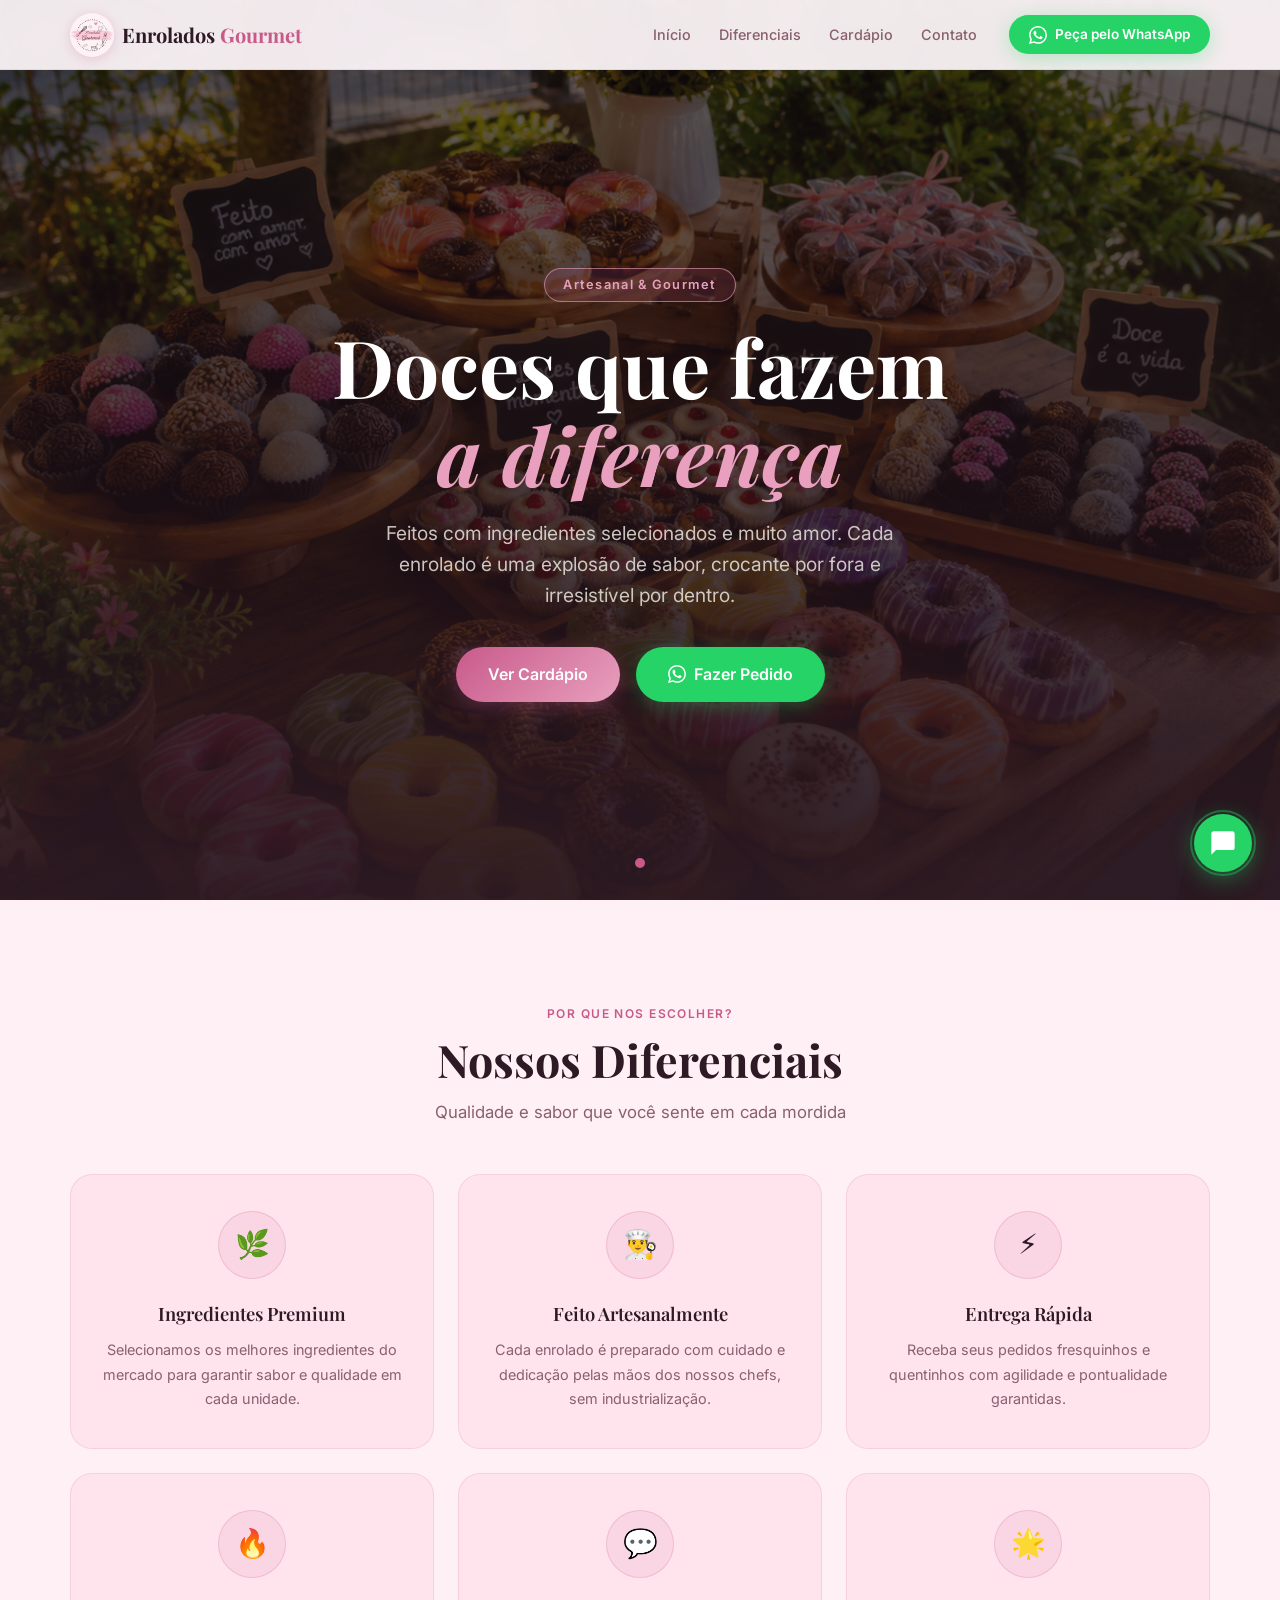
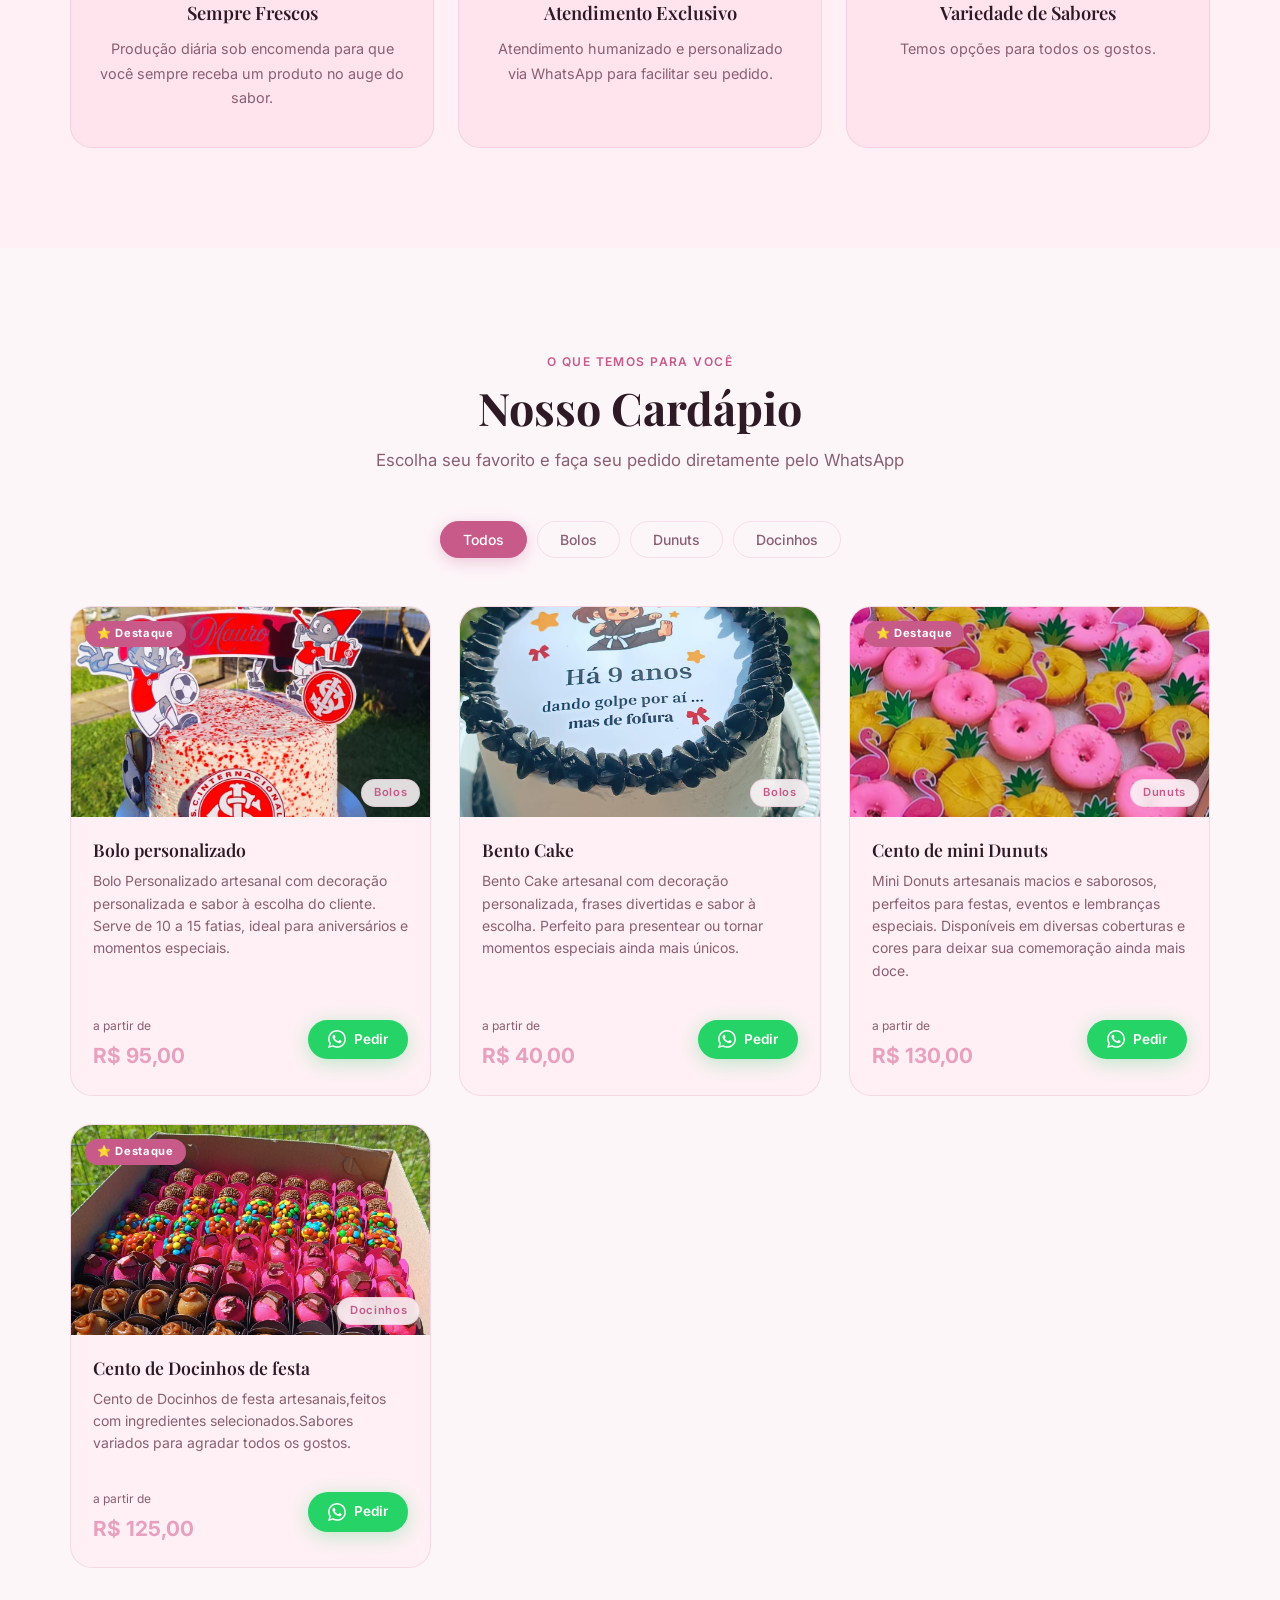
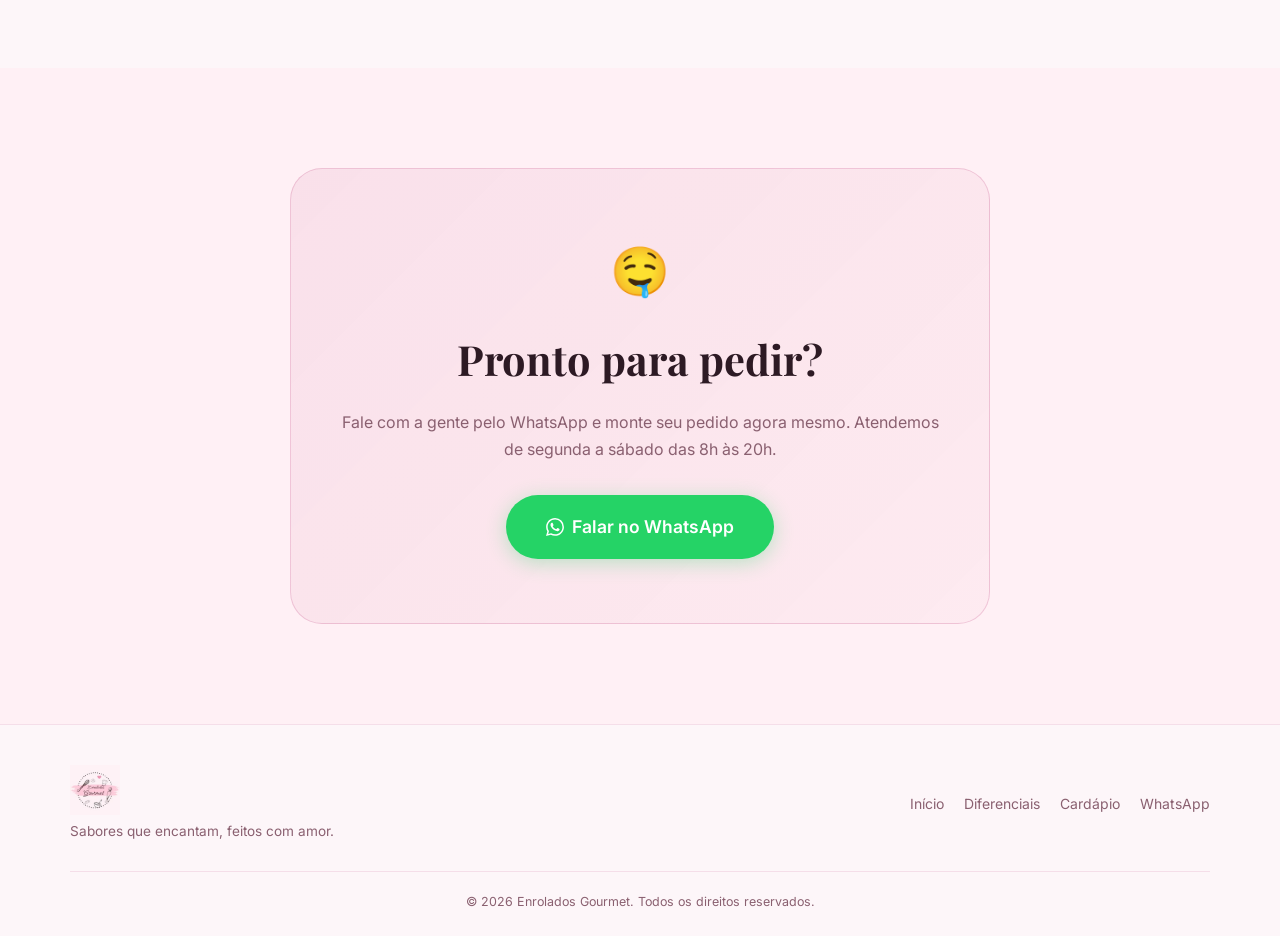
==== commit 02006020: "fix: criado arquivo sitemap e robot" ====
--- a/index.html
+++ b/index.html
@@ -10,6 +10,9 @@
   <meta property="og:title" content="Enrolados Gourmet – Doces artesanais" />
   <meta property="og:description" content="Feitos com amor e ingredientes selecionados. Peça agora pelo WhatsApp!" />
   <meta property="og:type" content="website" />
+  <meta property="og:url" content="https://enroladosgourmet.com.br/" />
+  <meta property="og:image" content="https://enroladosgourmet.com.br/images/hero-banner.png" />
+  <link rel="canonical" href="https://enroladosgourmet.com.br/" />
   <title>Enrolados Gourmet – Doces artesanais</title>
   <link rel="preconnect" href="https://fonts.googleapis.com" />
   <link rel="preconnect" href="https://fonts.gstatic.com" crossorigin />
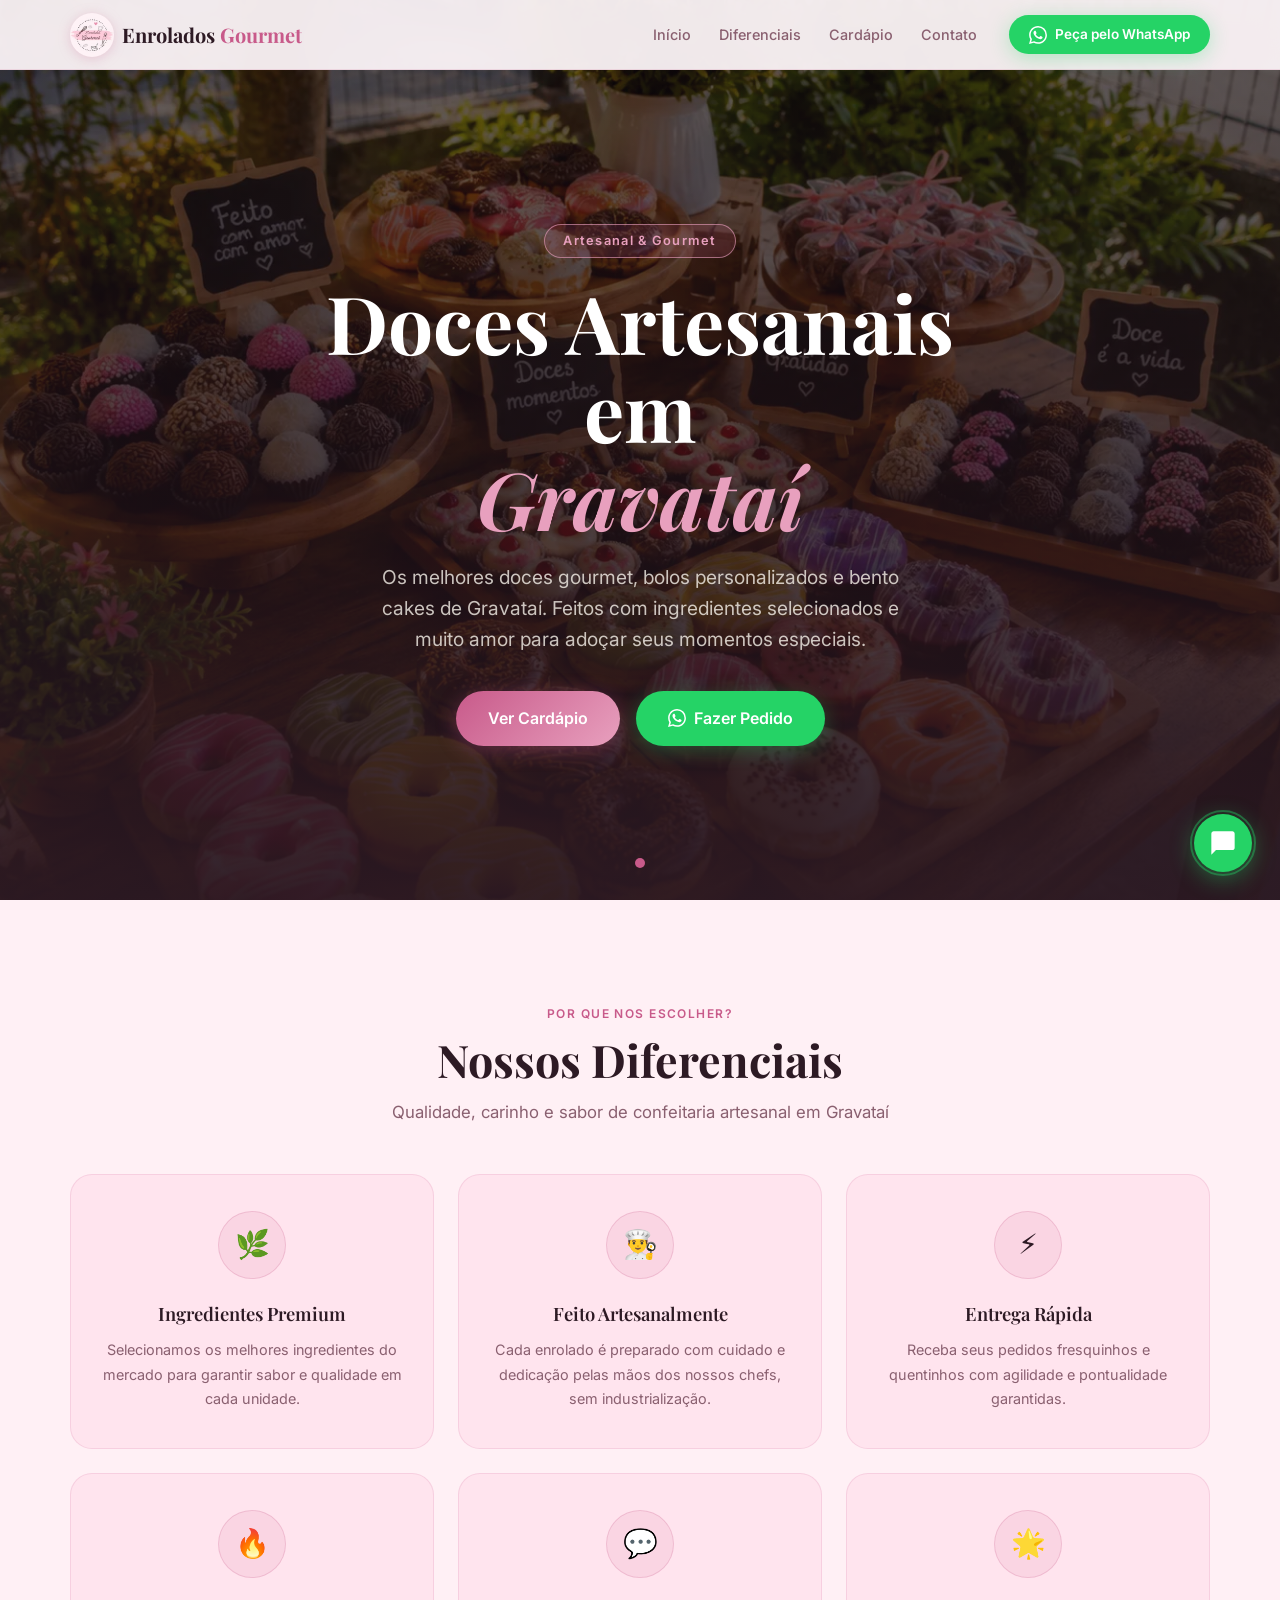
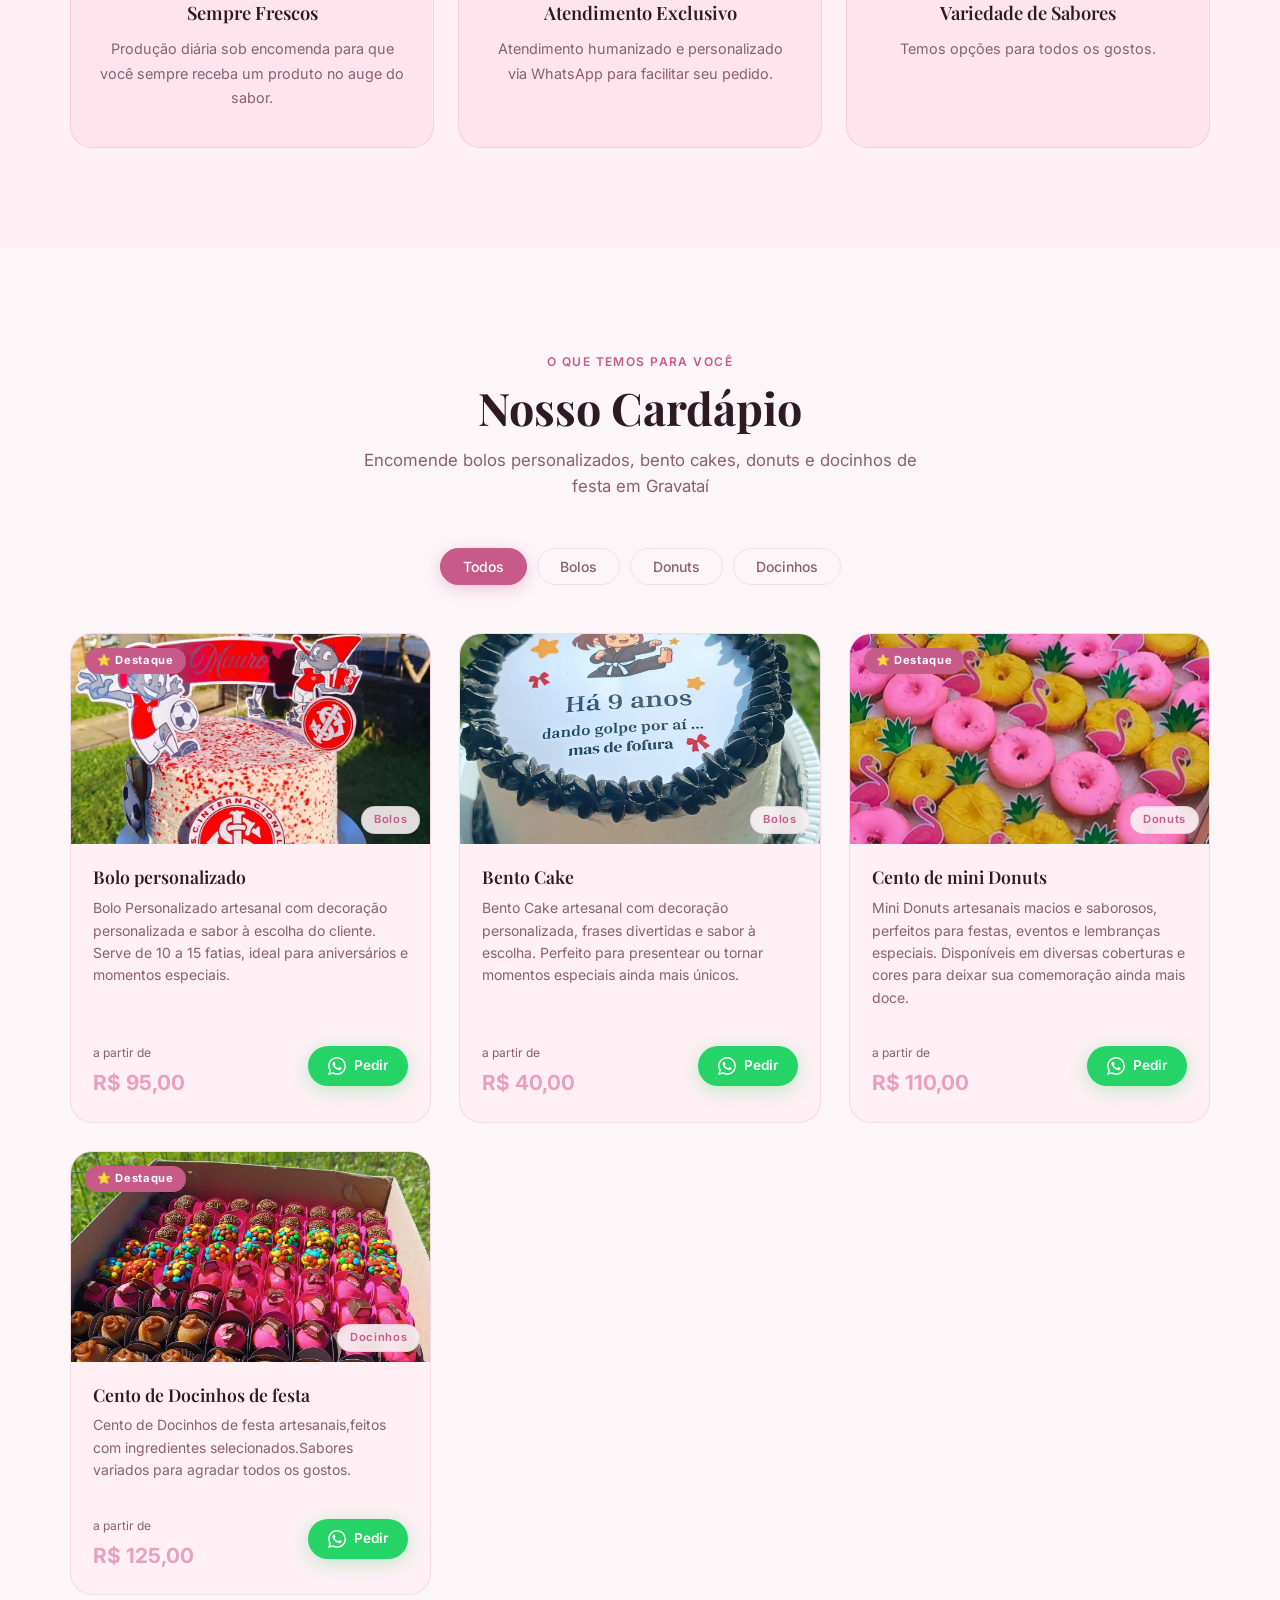
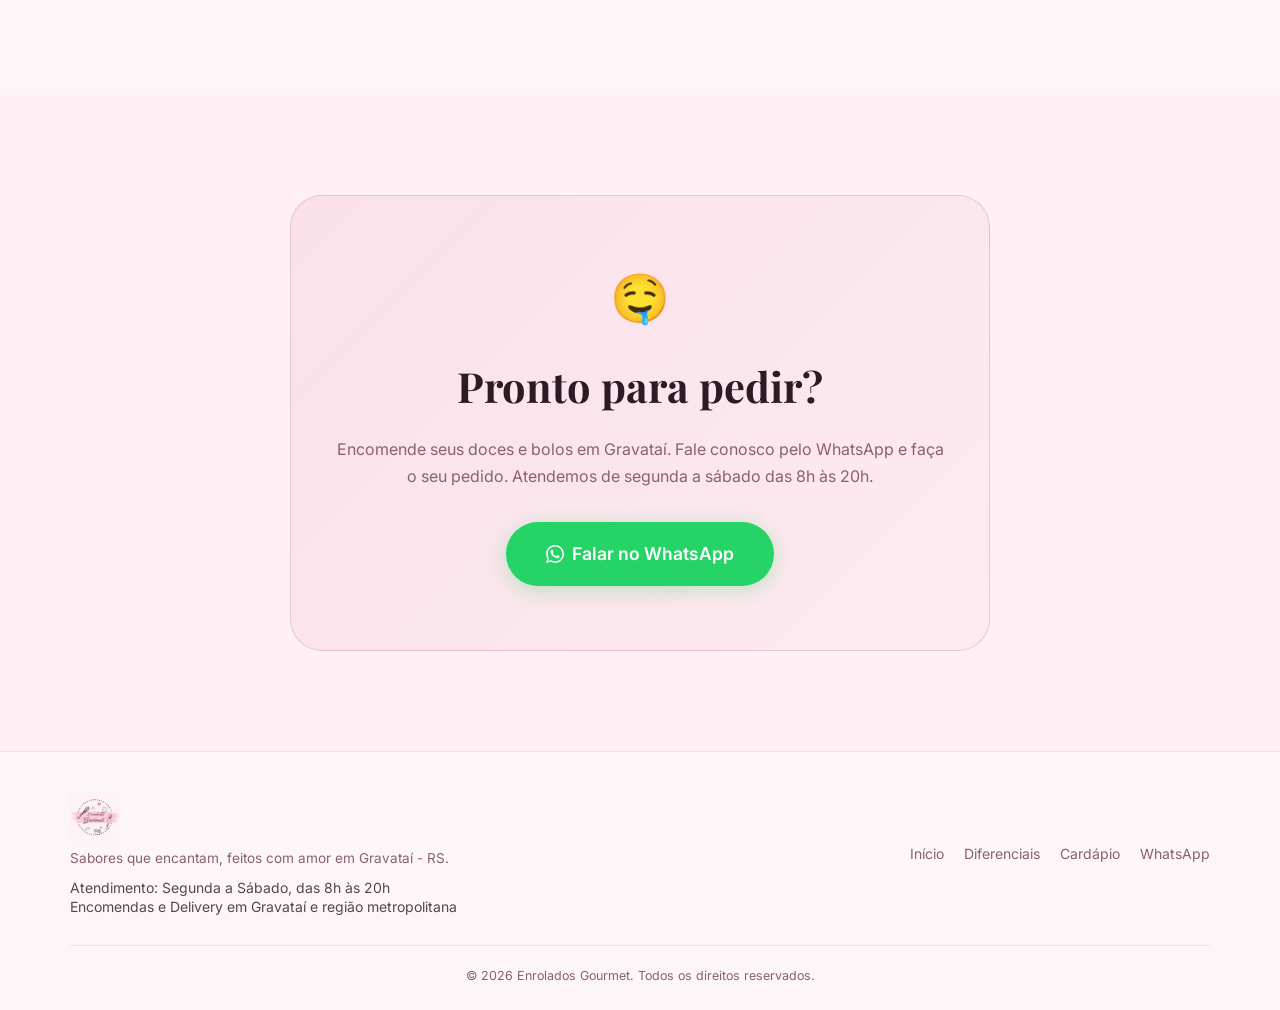
==== commit b1caa6be: ":mag:SEO" ====
--- a/index.html
+++ b/index.html
@@ -5,15 +5,59 @@
   <meta charset="UTF-8" />
   <meta name="viewport" content="width=device-width, initial-scale=1.0" />
   <meta name="description"
-    content="Enrolados Gourmet – Doces artesanais com recheios gourmet. Peça pelo WhatsApp e receba fresquinho!" />
-  <meta name="keywords" content="enrolados, doces gourmet, doces artesanais, delivery, doces" />
-  <meta property="og:title" content="Enrolados Gourmet – Doces artesanais" />
-  <meta property="og:description" content="Feitos com amor e ingredientes selecionados. Peça agora pelo WhatsApp!" />
+    content="Procurando bolos personalizados e doces artesanais em Gravataí? Conheça o cardápio da Enrolados Gourmet e encomende docinhos, donuts e bento cakes via WhatsApp!" />
+  <meta name="keywords"
+    content="enrolados, doces gourmet, doces artesanais, delivery, doces, doces Gravataí, Bolos Gravataí, confeitaria Gravataí" />
+  <meta property="og:title" content="Enrolados Gourmet | Doces Artesanais em Gravataí" />
+  <meta property="og:description" content="Os melhores doces artesanais, bolos personalizados e bento cakes em Gravataí. Peça agora no WhatsApp!" />
   <meta property="og:type" content="website" />
   <meta property="og:url" content="https://enroladosgourmet.com.br/" />
-  <meta property="og:image" content="https://enroladosgourmet.com.br/images/hero-banner.png" />
+  <meta property="og:image" content="https://enroladosgourmet.com.br/images/hero-banner.webp" />
   <link rel="canonical" href="https://enroladosgourmet.com.br/" />
-  <title>Enrolados Gourmet – Doces artesanais</title>
+  <title>Enrolados Gourmet | Doces Artesanais e Bolos em Gravataí</title>
+  <script type="application/ld+json">
+  {
+    "@context": "https://schema.org",
+    "@type": "Bakery",
+    "@id": "https://enroladosgourmet.com.br/#bakery",
+    "name": "Enrolados Gourmet",
+    "image": "https://enroladosgourmet.com.br/images/hero-banner.webp",
+    "url": "https://enroladosgourmet.com.br/",
+    "telephone": "+5551984298431",
+    "priceRange": "$$",
+    "address": {
+      "@type": "PostalAddress",
+      "addressLocality": "Gravataí",
+      "addressRegion": "RS",
+      "addressCountry": "BR"
+    },
+    "geo": {
+      "@type": "GeoCoordinates",
+      "latitude": "-29.9392",
+      "longitude": "-50.9886"
+    },
+    "openingHoursSpecification": {
+      "@type": "OpeningHoursSpecification",
+      "dayOfWeek": [
+        "Monday",
+        "Tuesday",
+        "Wednesday",
+        "Thursday",
+        "Friday",
+        "Saturday"
+      ],
+      "opens": "08:00",
+      "closes": "20:00"
+    },
+    "sameAs": [
+      "https://wa.me/5551984298431"
+    ],
+    "areaServed": {
+      "@type": "AdministrativeArea",
+      "name": "Gravataí"
+    }
+  }
+  </script>
   <link rel="preconnect" href="https://fonts.googleapis.com" />
   <link rel="preconnect" href="https://fonts.gstatic.com" crossorigin />
   <link
@@ -61,16 +105,15 @@
   <main>
     <section class="hero" id="inicio" aria-label="Seção principal">
       <div class="hero__bg-overlay"></div>
-      <img src="images/hero-banner.png" alt="Enrolados Gourmet em destaque" class="hero__bg-image" />
+      <img src="images/hero-banner.webp" alt="Mesa de doces artesanais, bolos personalizados e bento cakes da Enrolados Gourmet em Gravataí" class="hero__bg-image" />
       <div class="hero__content">
         <span class="hero__badge animate-fade-in-down">Artesanal &amp; Gourmet</span>
         <h1 class="hero__title animate-fade-in-up">
-          Doces que fazem<br />
-          <em class="hero__title-highlight">a diferença</em>
+          Doces Artesanais em<br />
+          <em class="hero__title-highlight">Gravataí</em>
         </h1>
         <p class="hero__subtitle animate-fade-in-up animate-delay-1">
-          Feitos com ingredientes selecionados e muito amor. Cada enrolado é uma explosão de sabor, crocante por fora e
-          irresistível por dentro.
+          Os melhores doces gourmet, bolos personalizados e bento cakes de Gravataí. Feitos com ingredientes selecionados e muito amor para adoçar seus momentos especiais.
         </p>
         <div class="hero__actions animate-fade-in-up animate-delay-2">
           <a href="#cardapio" class="btn btn--primary btn--lg" id="heroCardapioBtn">
@@ -97,7 +140,7 @@
         <div class="section-header">
           <span class="section-label">Por que nos escolher?</span>
           <h2 class="section-title" id="diferenciaisTitle">Nossos Diferenciais</h2>
-          <p class="section-subtitle">Qualidade e sabor que você sente em cada mordida</p>
+          <p class="section-subtitle">Qualidade, carinho e sabor de confeitaria artesanal em Gravataí</p>
         </div>
 
         <div class="diferenciais__grid">
@@ -162,7 +205,7 @@
         <div class="section-header">
           <span class="section-label">O que temos para você</span>
           <h2 class="section-title" id="cardapioTitle">Nosso Cardápio</h2>
-          <p class="section-subtitle">Escolha seu favorito e faça seu pedido diretamente pelo WhatsApp</p>
+          <p class="section-subtitle">Encomende bolos personalizados, bento cakes, donuts e docinhos de festa em Gravataí</p>
         </div>
 
         <div class="cardapio__filtros" id="cardapioFiltros" role="group" aria-label="Filtrar por categoria">
@@ -189,7 +232,7 @@
           <span class="cta-section__emoji" aria-hidden="true">🤤</span>
           <h2 class="cta-section__title" id="ctaTitle">Pronto para pedir?</h2>
           <p class="cta-section__text">
-            Fale com a gente pelo WhatsApp e monte seu pedido agora mesmo. Atendemos de segunda a sábado das 8h às 20h.
+            Encomende seus doces e bolos em Gravataí. Fale conosco pelo WhatsApp e faça o seu pedido. Atendemos de segunda a sábado das 8h às 20h.
           </p>
           <a href="https://wa.me/5551984298431?text=Olá%2C+quero+fazer+um+pedido+nos+Enrolados+Gourmet!"
             class="btn btn--whatsapp btn--xl" id="ctaWhatsappBtn" target="_blank" rel="noopener noreferrer">
@@ -210,7 +253,11 @@
       <div class="footer__inner">
         <div class="footer__brand">
           <img src="images/logo.png" alt="Enrolados Gourmet" class="footer__logo">
-          <p class="footer__tagline">Sabores que encantam, feitos com amor.</p>
+          <p class="footer__tagline">Sabores que encantam, feitos com amor em Gravataí - RS.</p>
+          <p class="footer__info" style="font-size: 0.875rem; opacity: 0.8; margin-top: 0.5rem; line-height: 1.4;">
+            Atendimento: Segunda a Sábado, das 8h às 20h<br>
+            Encomendas e Delivery em Gravataí e região metropolitana
+          </p>
         </div>
         <nav class="footer__links" aria-label="Links do rodapé">
           <a href="#inicio" class="footer__link">Início</a>
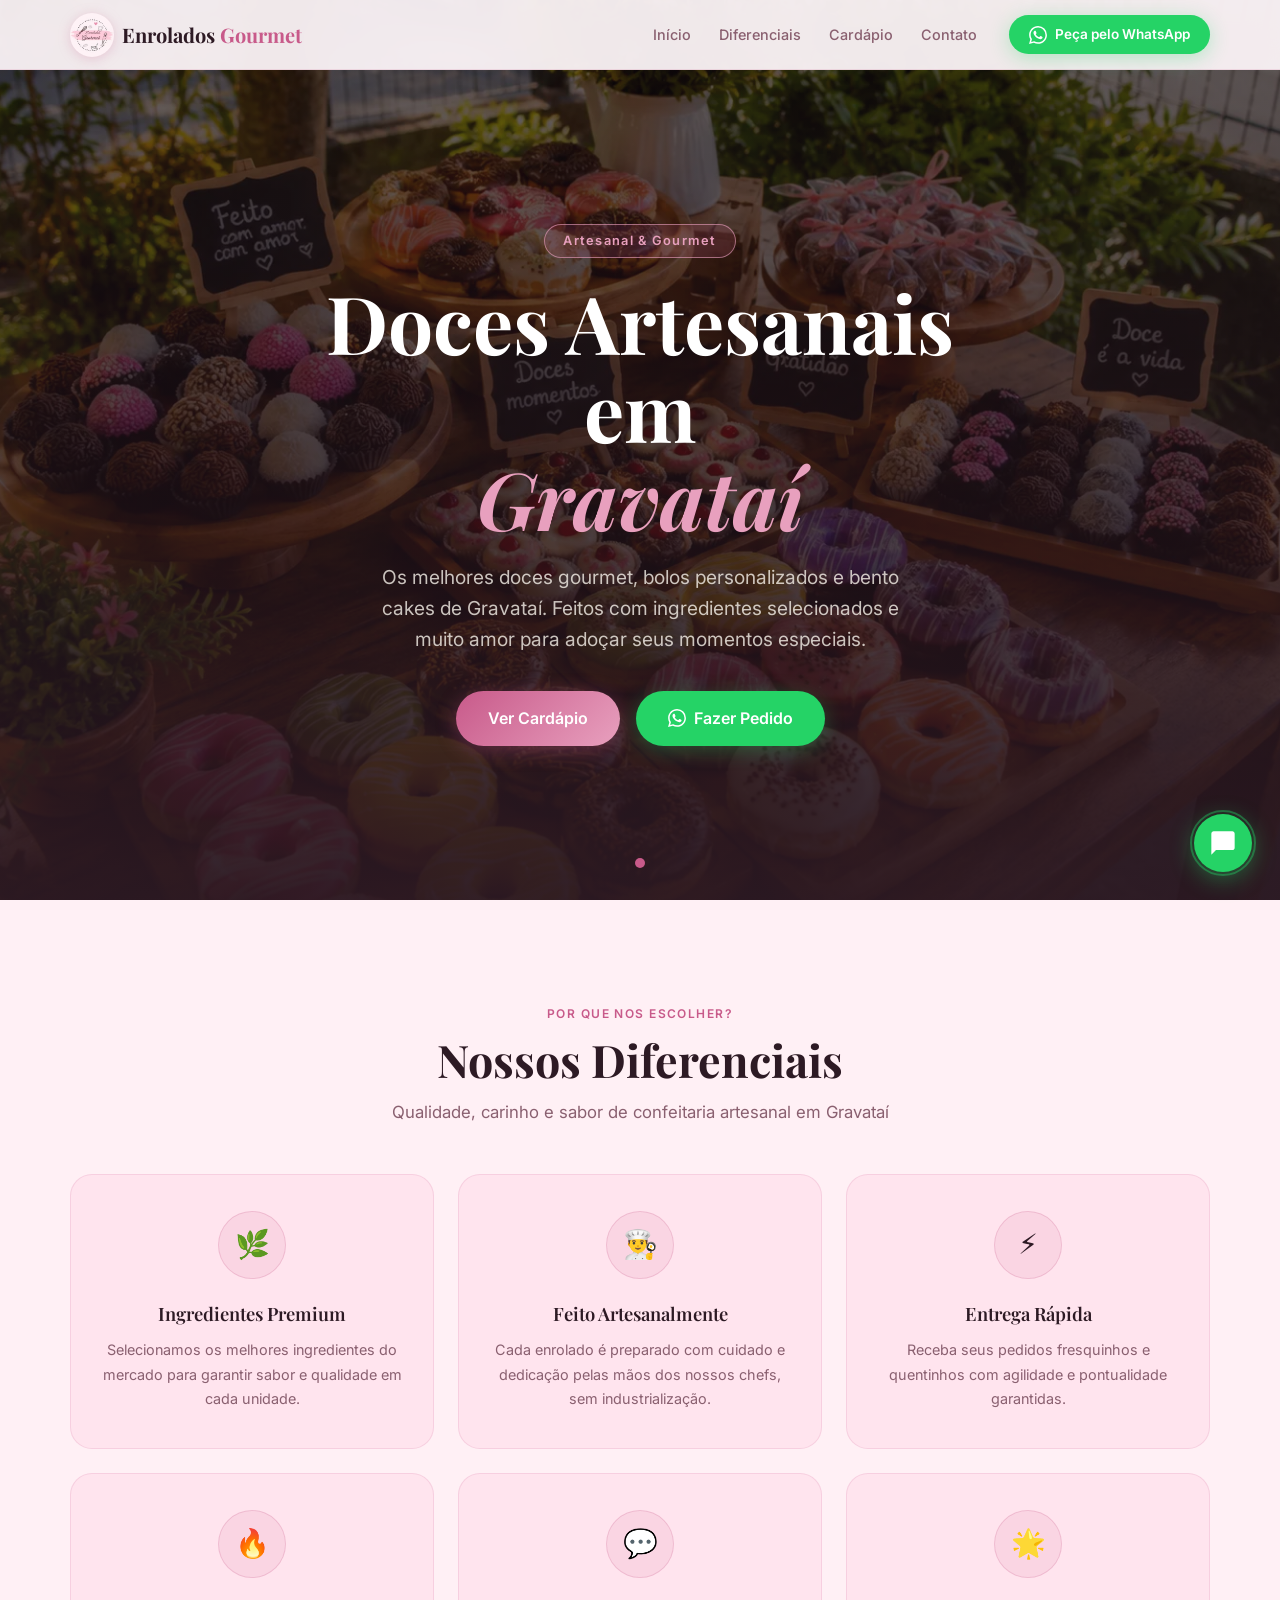
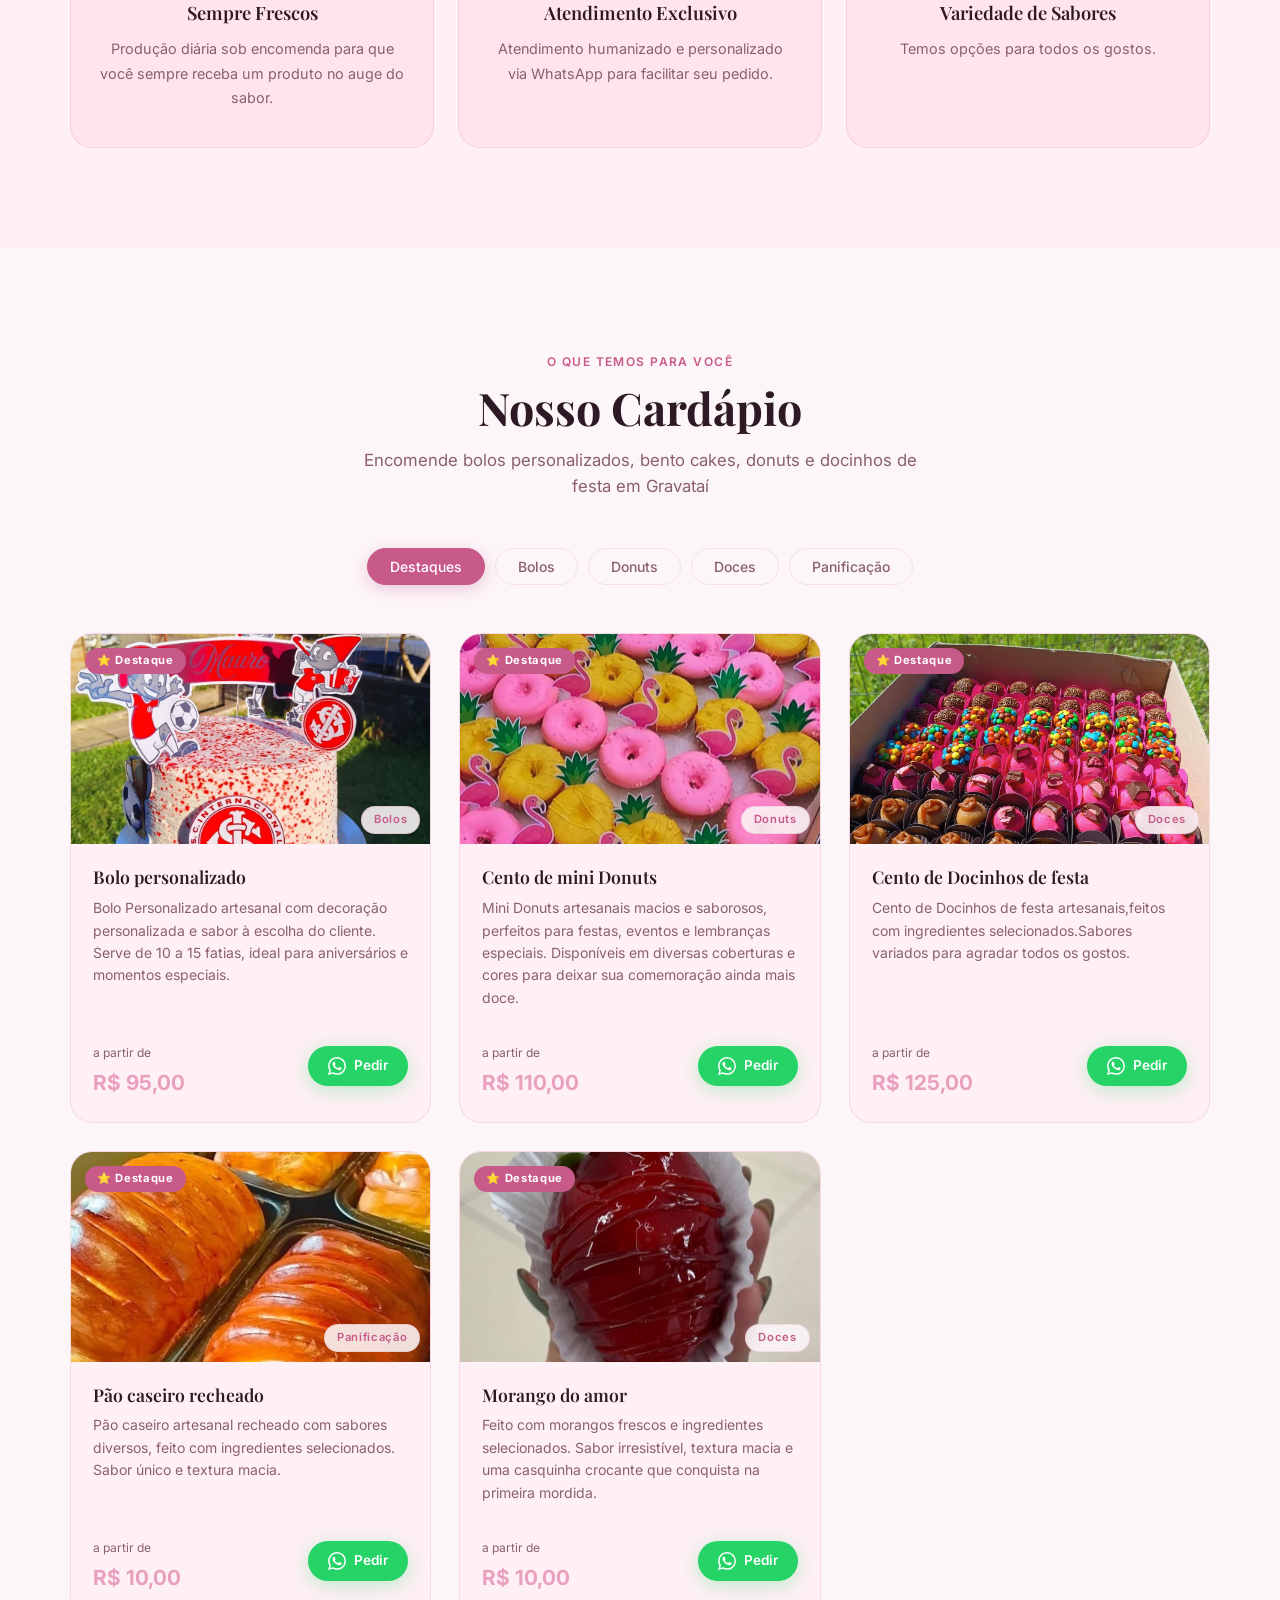
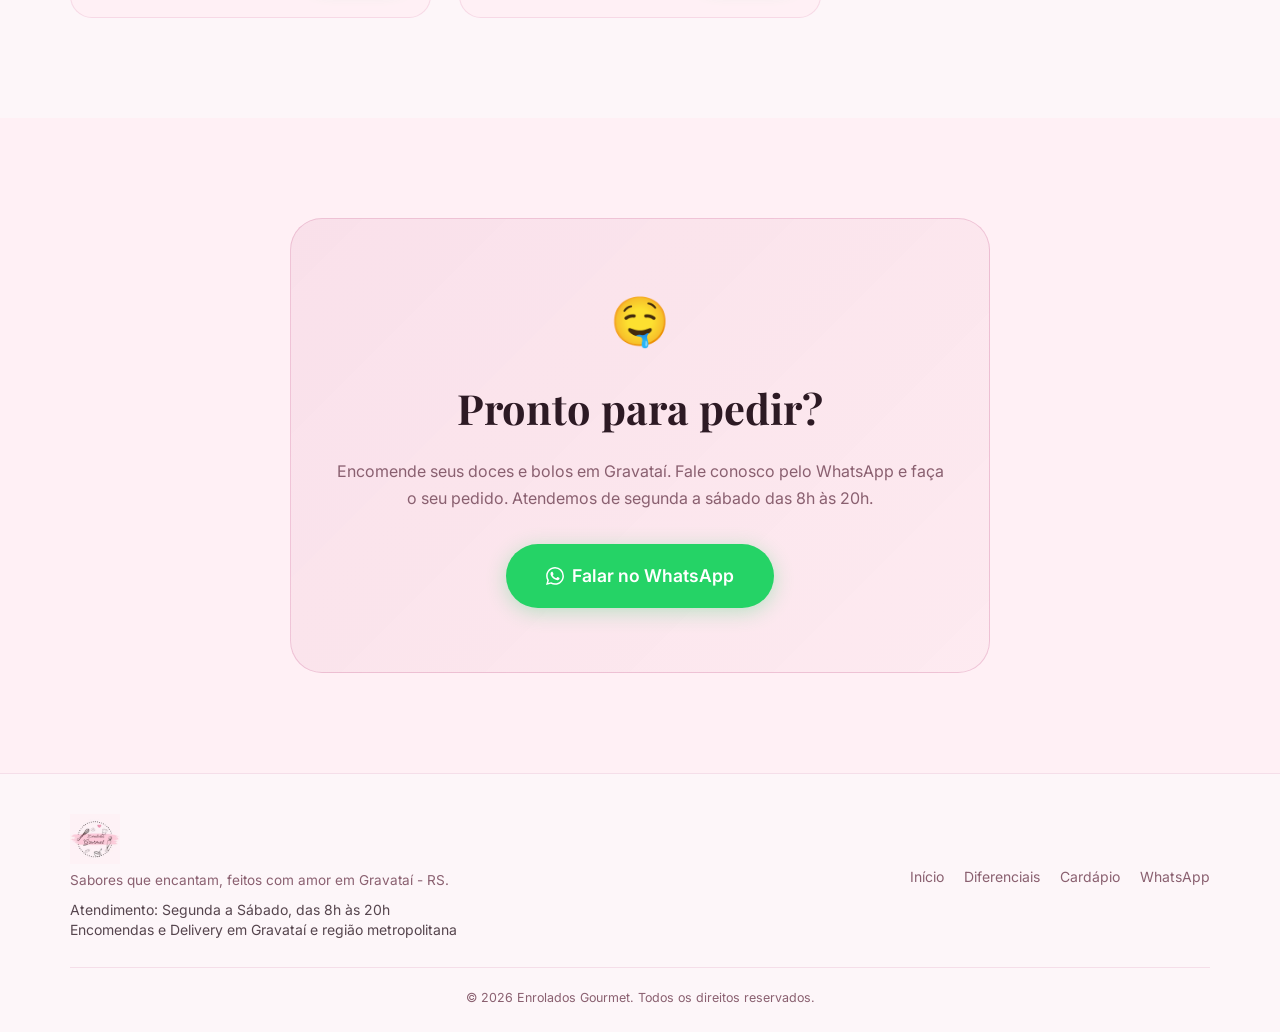
==== commit c3072222: "update cardapio" ====
--- a/index.html
+++ b/index.html
@@ -9,7 +9,8 @@
   <meta name="keywords"
     content="enrolados, doces gourmet, doces artesanais, delivery, doces, doces Gravataí, Bolos Gravataí, confeitaria Gravataí" />
   <meta property="og:title" content="Enrolados Gourmet | Doces Artesanais em Gravataí" />
-  <meta property="og:description" content="Os melhores doces artesanais, bolos personalizados e bento cakes em Gravataí. Peça agora no WhatsApp!" />
+  <meta property="og:description"
+    content="Os melhores doces artesanais, bolos personalizados e bento cakes em Gravataí. Peça agora no WhatsApp!" />
   <meta property="og:type" content="website" />
   <meta property="og:url" content="https://enroladosgourmet.com.br/" />
   <meta property="og:image" content="https://enroladosgourmet.com.br/images/hero-banner.webp" />
@@ -105,7 +106,9 @@
   <main>
     <section class="hero" id="inicio" aria-label="Seção principal">
       <div class="hero__bg-overlay"></div>
-      <img src="images/hero-banner.webp" alt="Mesa de doces artesanais, bolos personalizados e bento cakes da Enrolados Gourmet em Gravataí" class="hero__bg-image" />
+      <img src="images/hero-banner.webp"
+        alt="Mesa de doces artesanais, bolos personalizados e bento cakes da Enrolados Gourmet em Gravataí"
+        class="hero__bg-image" />
       <div class="hero__content">
         <span class="hero__badge animate-fade-in-down">Artesanal &amp; Gourmet</span>
         <h1 class="hero__title animate-fade-in-up">
@@ -113,7 +116,8 @@
           <em class="hero__title-highlight">Gravataí</em>
         </h1>
         <p class="hero__subtitle animate-fade-in-up animate-delay-1">
-          Os melhores doces gourmet, bolos personalizados e bento cakes de Gravataí. Feitos com ingredientes selecionados e muito amor para adoçar seus momentos especiais.
+          Os melhores doces gourmet, bolos personalizados e bento cakes de Gravataí. Feitos com ingredientes
+          selecionados e muito amor para adoçar seus momentos especiais.
         </p>
         <div class="hero__actions animate-fade-in-up animate-delay-2">
           <a href="#cardapio" class="btn btn--primary btn--lg" id="heroCardapioBtn">
@@ -205,7 +209,8 @@
         <div class="section-header">
           <span class="section-label">O que temos para você</span>
           <h2 class="section-title" id="cardapioTitle">Nosso Cardápio</h2>
-          <p class="section-subtitle">Encomende bolos personalizados, bento cakes, donuts e docinhos de festa em Gravataí</p>
+          <p class="section-subtitle">Encomende bolos personalizados, bento cakes, donuts e docinhos de festa em
+            Gravataí</p>
         </div>
 
         <div class="cardapio__filtros" id="cardapioFiltros" role="group" aria-label="Filtrar por categoria">
@@ -232,7 +237,8 @@
           <span class="cta-section__emoji" aria-hidden="true">🤤</span>
           <h2 class="cta-section__title" id="ctaTitle">Pronto para pedir?</h2>
           <p class="cta-section__text">
-            Encomende seus doces e bolos em Gravataí. Fale conosco pelo WhatsApp e faça o seu pedido. Atendemos de segunda a sábado das 8h às 20h.
+            Encomende seus doces e bolos em Gravataí. Fale conosco pelo WhatsApp e faça o seu pedido. Atendemos de
+            segunda a sábado das 8h às 20h.
           </p>
           <a href="https://wa.me/5551984298431?text=Olá%2C+quero+fazer+um+pedido+nos+Enrolados+Gourmet!"
             class="btn btn--whatsapp btn--xl" id="ctaWhatsappBtn" target="_blank" rel="noopener noreferrer">
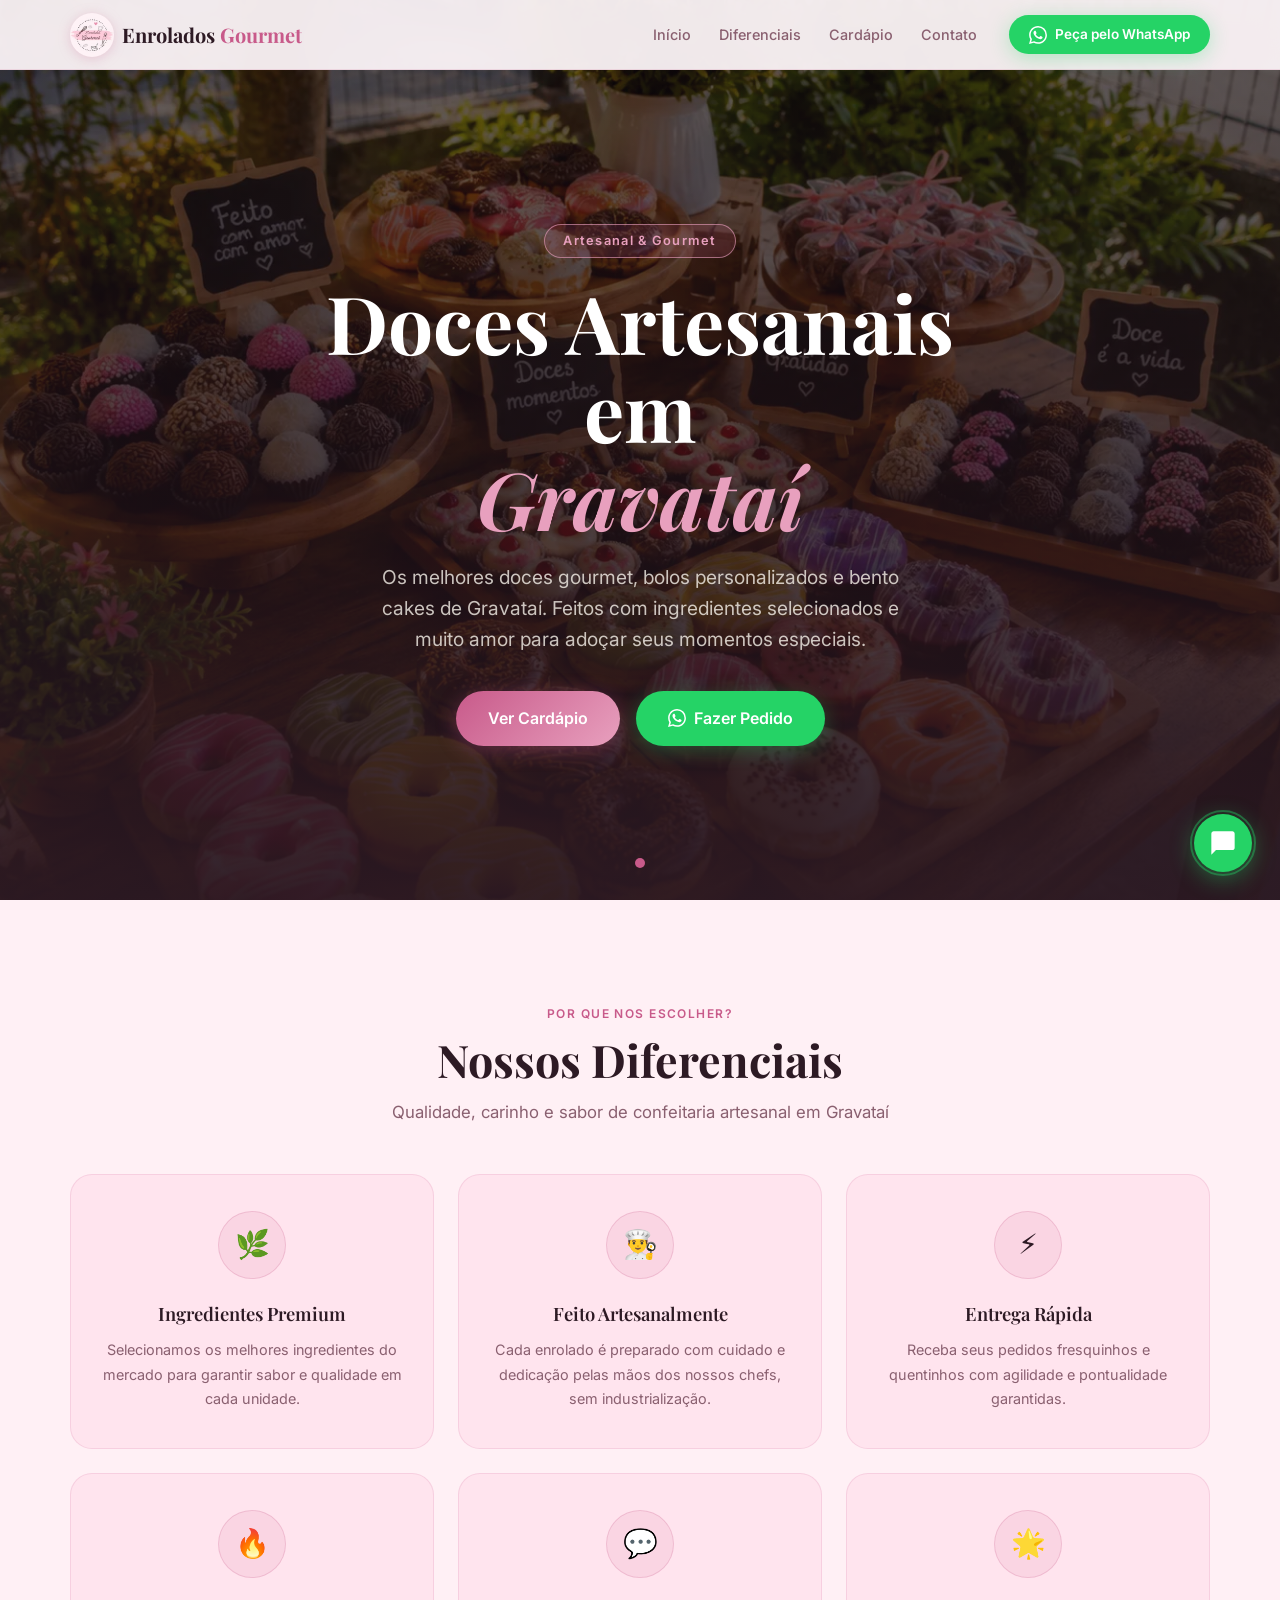
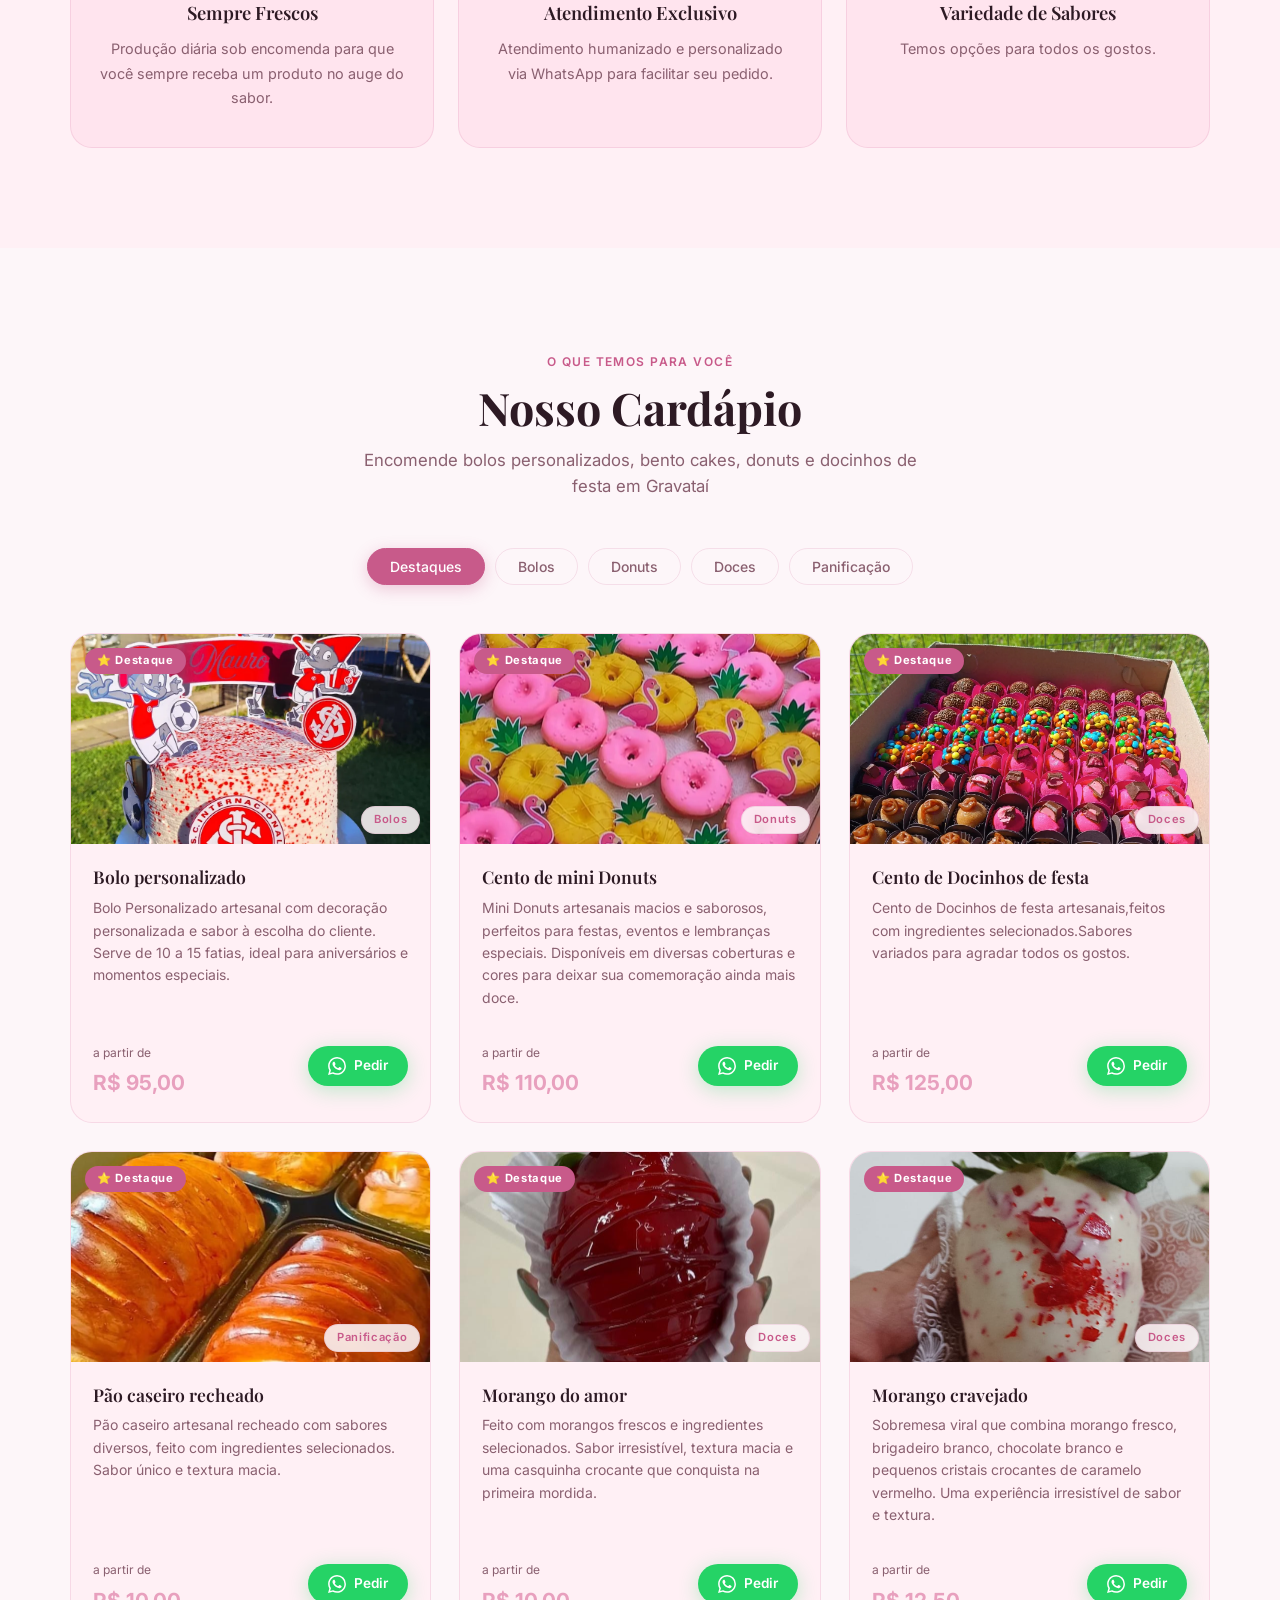
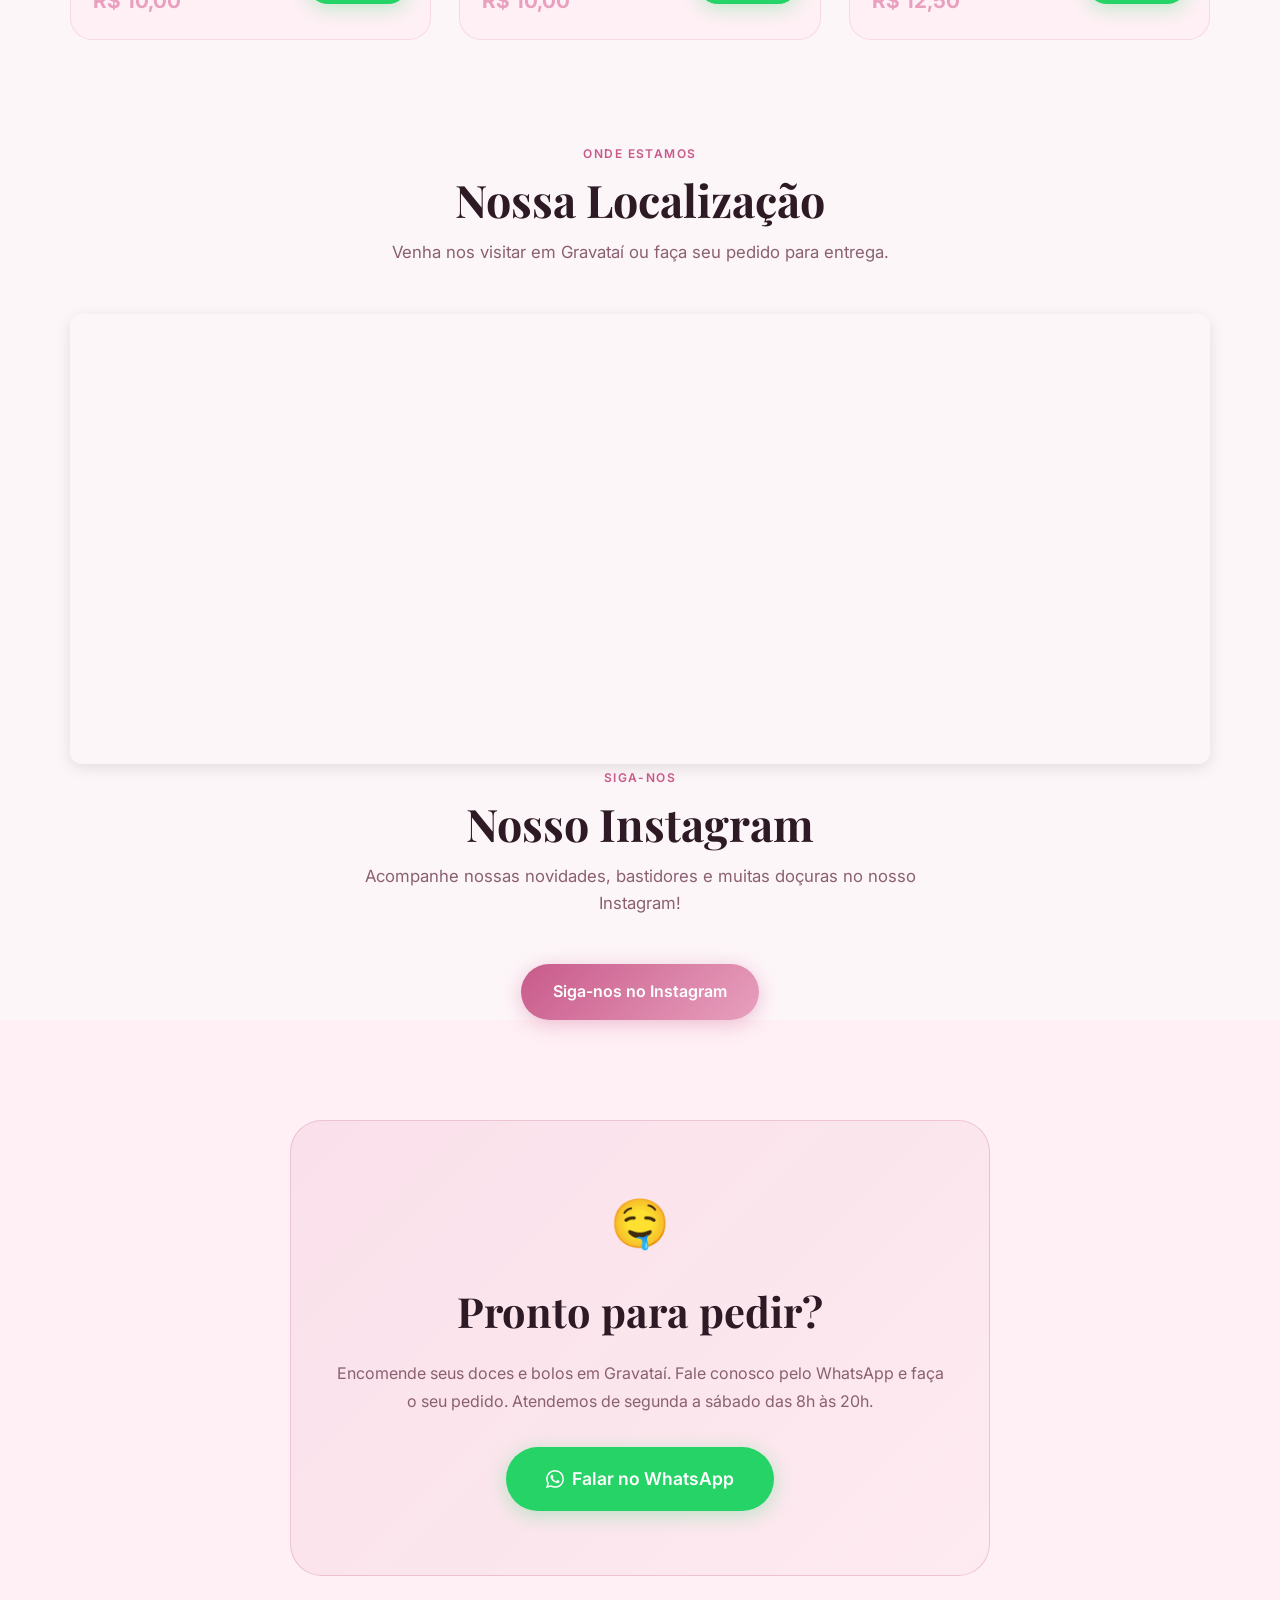
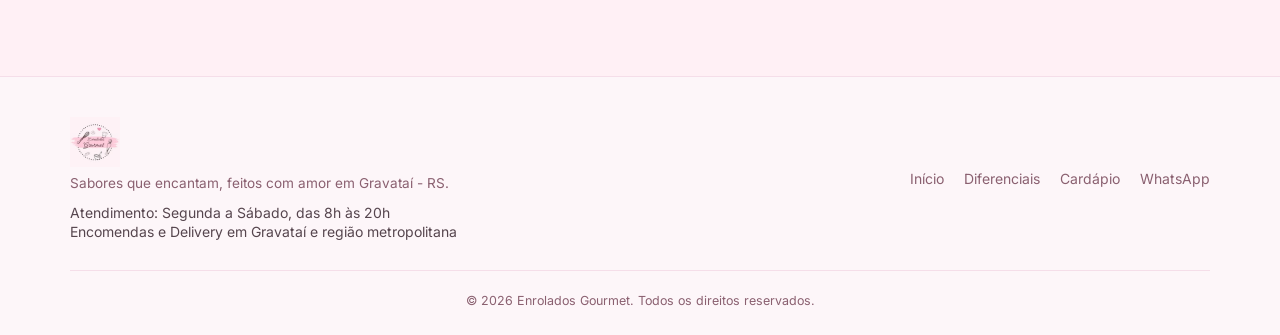
==== commit f0d417aa: "fix: ajustes front" ====
--- a/index.html
+++ b/index.html
@@ -231,6 +231,40 @@
       </div>
     </section>
 
+    <section class="localizacao" id="localizacao" aria-labelledby="localizacaoTitle">
+      <div class="container">
+        <div class="section-header">
+          <span class="section-label">Onde estamos</span>
+          <h2 class="section-title" id="localizacaoTitle">Nossa Localização</h2>
+          <p class="section-subtitle">Venha nos visitar em Gravataí ou faça seu pedido para entrega.</p>
+        </div>
+        <div class="localizacao__mapa"
+          style="width: 100%; border-radius: 12px; overflow: hidden; box-shadow: 0 4px 15px rgba(0,0,0,0.1); margin-top: 2rem; display: flex;">
+          <iframe
+            src="https://www.google.com/maps/embed?pb=!1m18!1m12!1m3!1d3329.991604608378!2d-50.97372626058576!3d-29.949993396502634!2m3!1f0!2f0!3f0!3m2!1i1024!2i768!4f13.1!3m3!1m2!1s0x95190b4ae9541155%3A0xed7001771b6459d0!2sEnrolados%20Gourmet!5e1!3m2!1spt-BR!2sbr!4v1788306280633!5m2!1spt-BR!2sbr"
+            width="100%" height="450" style="border:0;" allowfullscreen="" loading="lazy"
+            referrerpolicy="strict-origin-when-cross-origin"
+            title="Mapa com a localização da Enrolados Gourmet"></iframe>
+        </div>
+      </div>
+    </section>
+
+    <section class="instagram" id="instagram" aria-labelledby="instagramTitle">
+      <div class="container">
+        <div class="section-header">
+          <span class="section-label">Siga-nos</span>
+          <h2 class="section-title" id="instagramTitle">Nosso Instagram</h2>
+          <p class="section-subtitle">Acompanhe nossas novidades, bastidores e muitas doçuras no nosso Instagram!</p>
+        </div>
+        <div style="text-align: center; margin-top: 2rem;">
+          <a href="https://www.instagram.com/enrolados_gourmet_/" target="_blank" rel="noopener noreferrer"
+            class="btn btn--primary btn--lg" aria-label="Acessar o Instagram da Enrolados Gourmet">
+            Siga-nos no Instagram
+          </a>
+        </div>
+      </div>
+    </section>
+
     <section class="cta-section" id="contato" aria-labelledby="ctaTitle">
       <div class="container">
         <div class="cta-section__inner reveal-on-scroll">
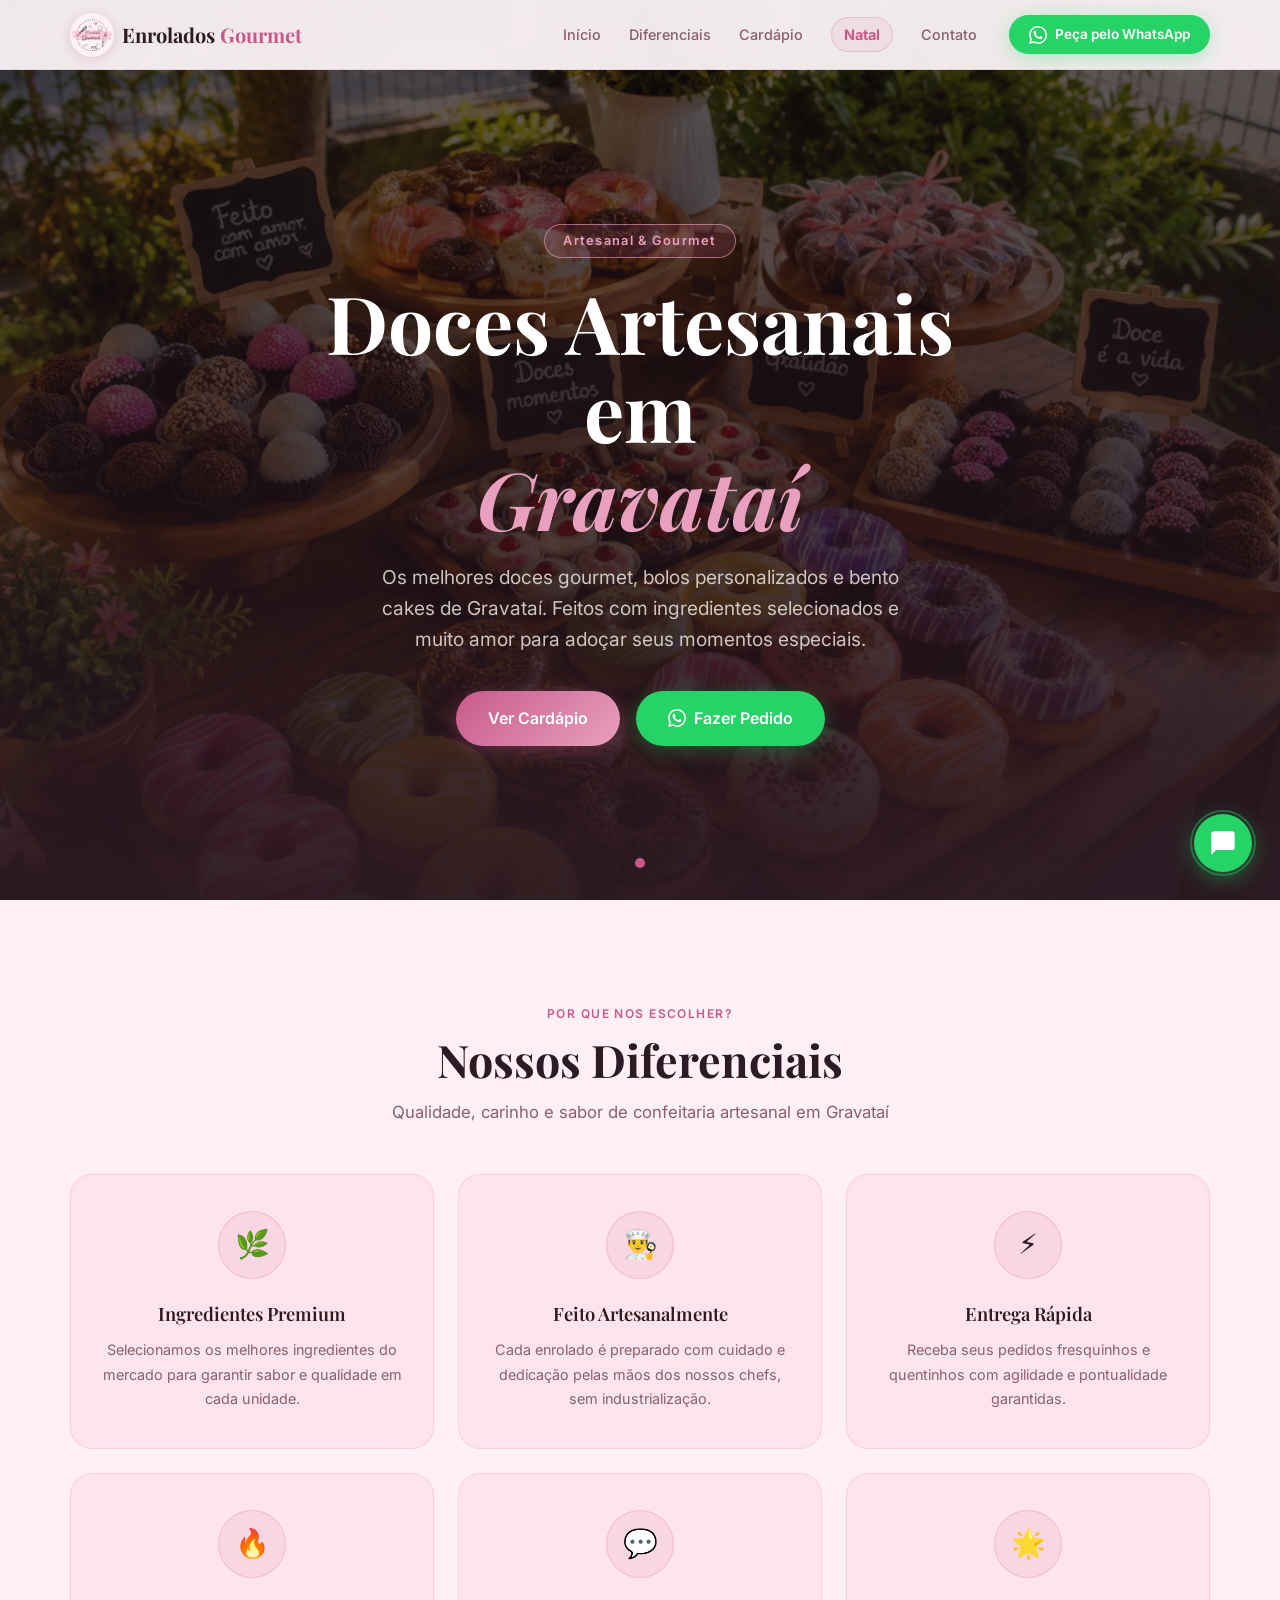
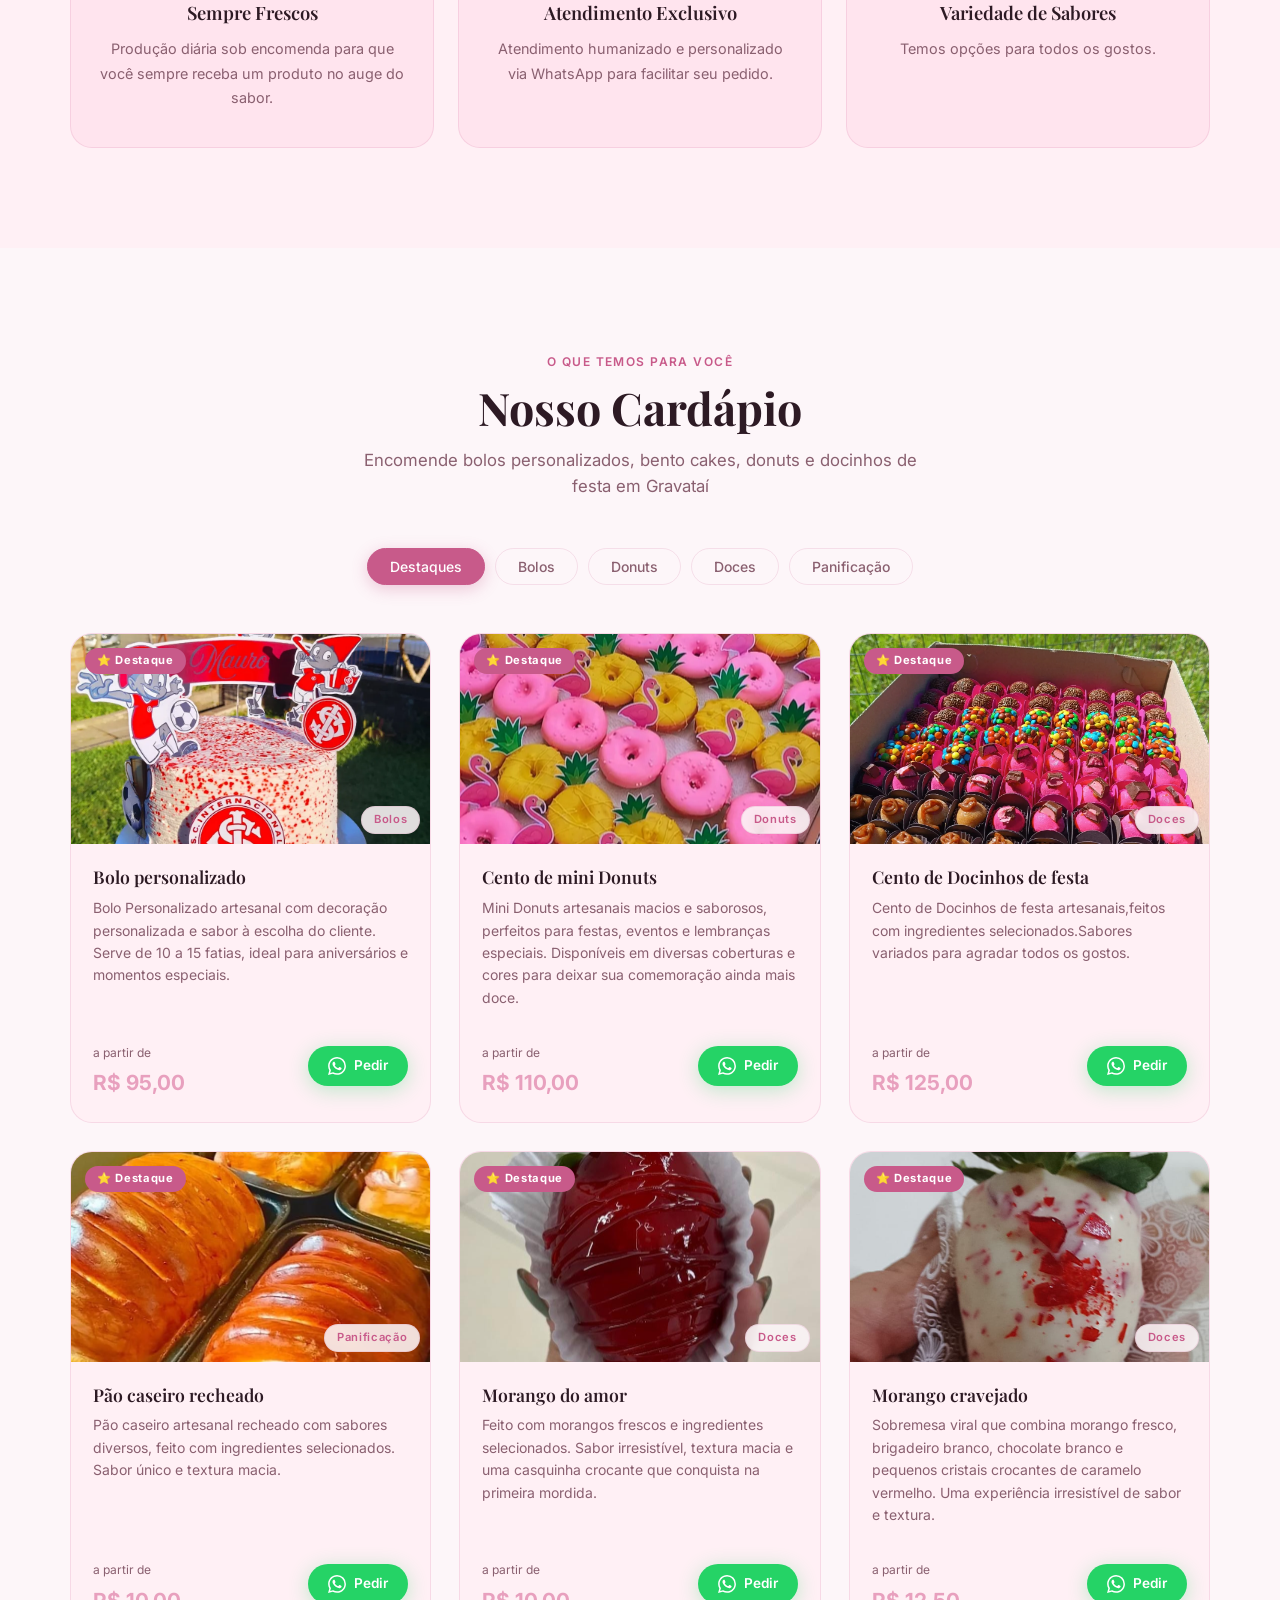
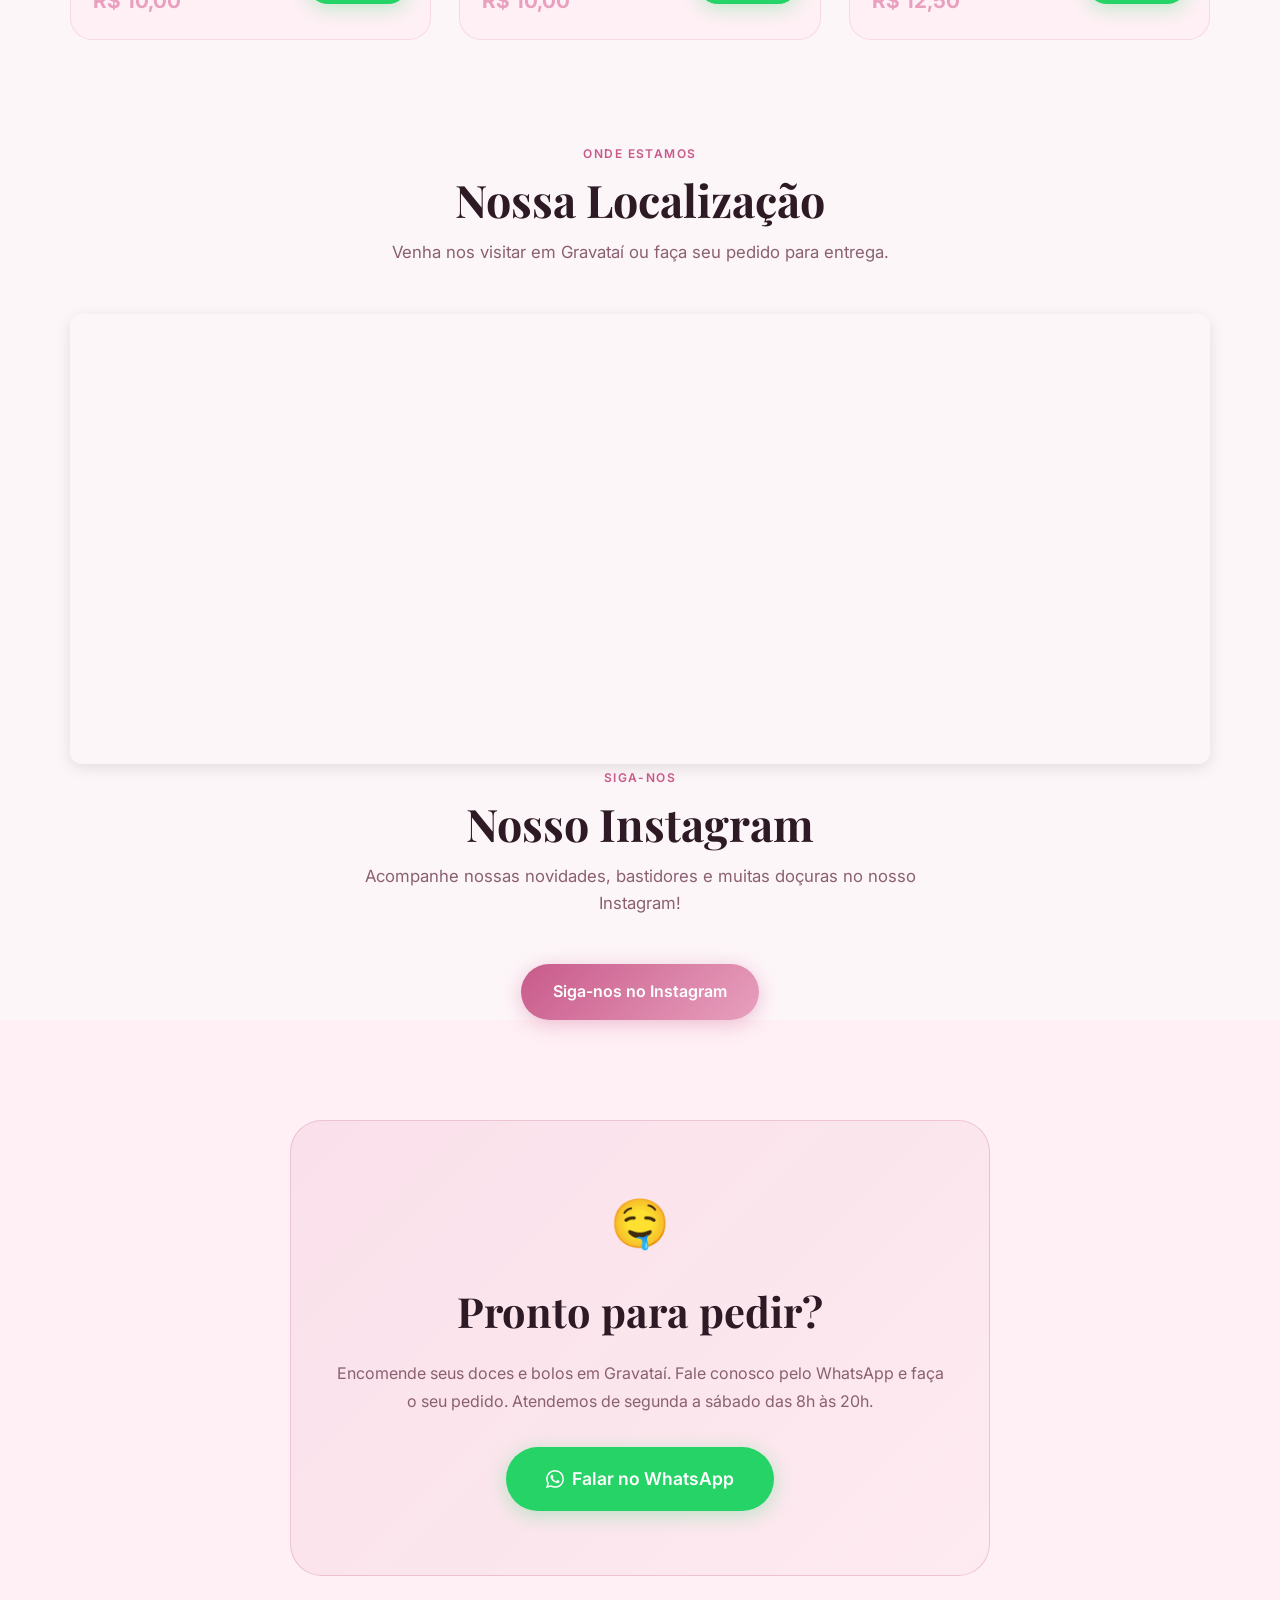
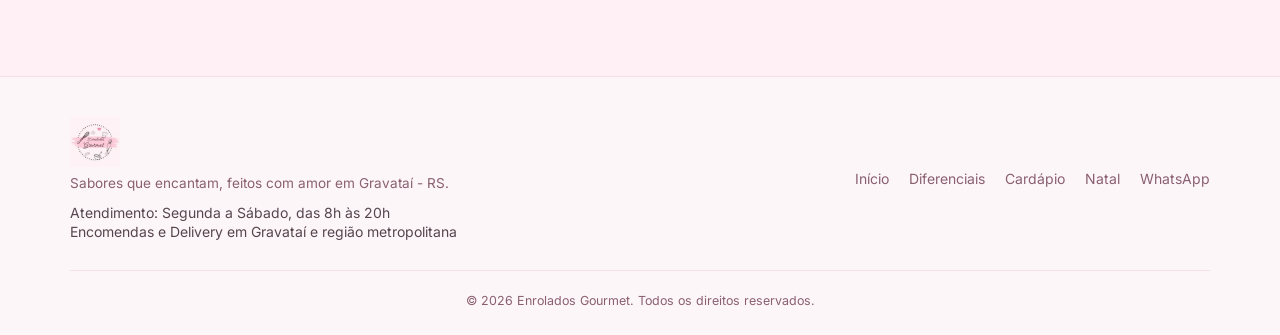
==== commit 0f2a6e9c: "Refina landing page natalina Co-authored-by: Copilot <223556219+Copilot@users.noreply.github.com>" ====
--- a/index.html
+++ b/index.html
@@ -89,6 +89,7 @@
           <li><a href="#inicio" class="header__nav-link">Início</a></li>
           <li><a href="#diferenciais" class="header__nav-link">Diferenciais</a></li>
           <li><a href="#cardapio" class="header__nav-link">Cardápio</a></li>
+          <li><a href="natal/" class="header__nav-link header__nav-link--campaign">Natal</a></li>
           <li><a href="#contato" class="header__nav-link">Contato</a></li>
         </ul>
         <a href="#cardapio" class="btn btn--whatsapp btn--sm header__cta" id="headerWhatsappBtn">
@@ -303,6 +304,7 @@
           <a href="#inicio" class="footer__link">Início</a>
           <a href="#diferenciais" class="footer__link">Diferenciais</a>
           <a href="#cardapio" class="footer__link">Cardápio</a>
+          <a href="natal/" class="footer__link">Natal</a>
           <a href="https://wa.me/5551984298431" class="footer__link" target="_blank"
             rel="noopener noreferrer">WhatsApp</a>
         </nav>
--- a/styles.css
+++ b/styles.css
@@ -291,6 +291,19 @@
   width: 100%;
 }
 
+.header__nav-link--campaign {
+  color: var(--color-primary);
+  font-weight: 700;
+  padding: 8px 12px;
+  border: 1px solid rgba(200, 90, 138, .25);
+  background: rgba(200, 90, 138, .08);
+  border-radius: 999px;
+}
+
+.header__nav-link--campaign::after {
+  display: none;
+}
+
 /* Hamburger */
 .header__menu-toggle {
   display: none;
@@ -310,6 +323,727 @@
   background: var(--color-text);
   border-radius: 2px;
   transition: var(--transition);
+}
+
+/* =========================================================
+   PÁGINA NATAL
+========================================================= */
+.natal-hero {
+  position: relative;
+  overflow: hidden;
+  background: linear-gradient(135deg, rgba(72, 33, 31, .96), rgba(141, 57, 68, .88));
+  color: #fff;
+  padding: 140px 0 90px;
+}
+
+.natal-hero__decor {
+  position: absolute;
+  inset: 0;
+  background: radial-gradient(circle at top left, rgba(245, 209, 119, .22), transparent 38%),
+    radial-gradient(circle at bottom right, rgba(203, 101, 76, .18), transparent 25%);
+}
+
+.natal-hero__inner {
+  display: grid;
+  grid-template-columns: 1.2fr .8fr;
+  gap: 48px;
+  align-items: center;
+  position: relative;
+  z-index: 1;
+}
+
+.natal-hero__eyebrow {
+  display: inline-flex;
+  align-items: center;
+  gap: 8px;
+  padding: 7px 16px;
+  border-radius: 50px;
+  background: rgba(255, 255, 255, .08);
+  border: 1px solid rgba(255, 255, 255, .18);
+  color: rgba(255, 255, 255, .88);
+  font-size: .74rem;
+  font-weight: 700;
+  letter-spacing: .12em;
+  text-transform: uppercase;
+  margin-bottom: 24px;
+}
+
+.natal-hero__title {
+  font-family: var(--font-display);
+  font-size: clamp(2.4rem, 6vw, 4.6rem);
+  line-height: 1.04;
+  margin-bottom: 18px;
+  color: #fff;
+}
+
+.natal-hero__title em {
+  color: #f5d477;
+  font-style: normal;
+}
+
+.natal-hero__subtitle {
+  max-width: 560px;
+  font-size: 1.08rem;
+  color: rgba(255, 255, 255, .76);
+  margin-bottom: 30px;
+}
+
+.natal-hero__actions {
+  display: flex;
+  flex-wrap: wrap;
+  gap: 16px;
+  margin-bottom: 28px;
+}
+
+.natal-hero__highlights {
+  display: flex;
+  flex-wrap: wrap;
+  gap: 18px;
+}
+
+.natal-highlight {
+  display: inline-flex;
+  align-items: center;
+  gap: 8px;
+  font-size: .82rem;
+  color: rgba(255, 255, 255, .8);
+}
+
+.natal-highlight::before {
+  content: '';
+  width: 8px;
+  height: 8px;
+  border-radius: 50%;
+  background: #f5d477;
+  box-shadow: 0 0 0 6px rgba(245, 212, 119, .12);
+}
+
+.natal-hero__visual {
+  position: relative;
+  min-height: 520px;
+  display: flex;
+  align-items: center;
+  justify-content: center;
+}
+
+.natal-hero__card {
+  position: absolute;
+  border-radius: 28px;
+  overflow: hidden;
+  background: rgba(255, 255, 255, .18);
+  border: 1px solid rgba(255, 255, 255, .18);
+  backdrop-filter: blur(10px);
+  box-shadow: 0 18px 48px rgba(38, 17, 17, .22);
+}
+
+.natal-hero__card--primary {
+  width: min(100%, 420px);
+  height: 540px;
+  padding: 14px;
+  transform: rotate(-4deg);
+}
+
+.natal-hero__card--secondary {
+  width: 220px;
+  height: 200px;
+  right: 0;
+  bottom: 40px;
+  padding: 12px;
+  transform: rotate(8deg);
+}
+
+.natal-hero__image {
+  width: 100%;
+  height: 100%;
+  object-fit: cover;
+  border-radius: 20px;
+}
+
+.natal-section {
+  padding: 100px 0;
+}
+
+.natal-section--soft {
+  background: #fffaf7;
+}
+
+.natal-section__intro {
+  text-align: center;
+  margin-bottom: 42px;
+}
+
+.natal-section__label {
+  display: inline-block;
+  font-size: .76rem;
+  font-weight: 700;
+  letter-spacing: .12em;
+  text-transform: uppercase;
+  color: var(--color-primary);
+  margin-bottom: 12px;
+}
+
+.natal-section__title {
+  font-family: var(--font-display);
+  font-size: clamp(2rem, 5vw, 3rem);
+  line-height: 1.15;
+  margin-bottom: 14px;
+  color: var(--color-text);
+}
+
+.natal-section__subtitle {
+  max-width: 650px;
+  margin-inline: auto;
+  color: var(--color-text-muted);
+}
+
+.natal-product-grid {
+  display: block;
+  width: 100%;
+}
+
+.natal-menu-hero {
+  display: grid;
+  grid-template-columns: 1.3fr .7fr;
+  gap: 28px;
+  align-items: center;
+  background: rgba(255, 255, 255, .7);
+  border: 1px solid var(--color-border);
+  border-radius: 28px;
+  padding: 28px;
+  box-shadow: 0 16px 36px rgba(120, 59, 73, .06);
+}
+
+.natal-menu-hero__content {
+  display: flex;
+  flex-direction: column;
+  gap: 16px;
+}
+
+.natal-menu-hero__content h3 {
+  font-family: var(--font-display);
+  font-size: clamp(2rem, 4vw, 2.8rem);
+  line-height: 1.1;
+  margin: 0;
+  color: var(--color-text);
+}
+
+.natal-menu-hero__content p {
+  color: var(--color-text-muted);
+  line-height: 1.7;
+  margin: 0;
+}
+
+.natal-menu-hero__detail-grid {
+  display: grid;
+  grid-template-columns: repeat(2, minmax(0, 1fr));
+  gap: 16px;
+}
+
+.natal-menu-spec {
+  border: 1px solid rgba(108, 67, 78, .1);
+  border-radius: 18px;
+  background: linear-gradient(180deg, rgba(255, 255, 255, .8), rgba(255, 246, 240, .94));
+  padding: 14px 16px;
+  box-shadow: inset 0 0 0 1px rgba(255, 255, 255, .35);
+}
+
+.natal-menu-spec h4,
+.natal-menu-hero__flavors h4 {
+  font-family: var(--font-display);
+  font-size: 1.15rem;
+  margin: 0 0 10px;
+  color: var(--color-text);
+}
+
+.natal-menu-spec ul,
+.natal-menu-hero__flavors ul {
+  margin: 0;
+  padding: 0;
+  list-style: none;
+}
+
+.natal-menu-spec li {
+  display: flex;
+  align-items: center;
+  justify-content: space-between;
+  gap: 12px;
+  padding: 7px 0;
+  border-bottom: 1px solid rgba(108, 67, 78, .08);
+  color: var(--color-text-muted);
+}
+
+.natal-menu-spec li:last-child {
+  border-bottom: none;
+}
+
+.natal-menu-spec span {
+  color: var(--color-text-muted);
+}
+
+.natal-menu-spec strong {
+  color: var(--color-text);
+  font-weight: 700;
+}
+
+.natal-menu-hero__flavors {
+  border: 1px solid rgba(108, 67, 78, .1);
+  border-radius: 18px;
+  background: linear-gradient(180deg, rgba(255, 255, 255, .8), rgba(255, 248, 242, .92));
+  padding: 14px 16px;
+}
+
+.natal-menu-hero__flavors ul {
+  columns: 2;
+  column-gap: 20px;
+  padding-left: 1.15rem;
+}
+
+.natal-menu-hero__flavors li {
+  display: list-item;
+  list-style: disc;
+  margin: 0 0 6px;
+  padding-right: 0;
+  color: var(--color-text-muted);
+  break-inside: avoid;
+}
+
+.natal-menu-hero__flavor--note,
+.natal-menu-hero__flavor--highlight {
+  color: var(--color-primary-dk);
+}
+
+.natal-menu-hero__flavor--highlight {
+  font-weight: 700;
+}
+
+.natal-menu-hero__deadline {
+  color: var(--color-primary-dk);
+  font-weight: 700;
+}
+
+.natal-menu-hero__actions {
+  display: flex;
+  flex-wrap: wrap;
+  gap: 12px;
+  margin-top: 6px;
+}
+
+.natal-menu-hero__image-wrap {
+  position: relative;
+  overflow: hidden;
+  border-radius: 22px;
+  border: 1px solid var(--color-border);
+  background: linear-gradient(135deg, rgba(200, 90, 138, .06), rgba(245, 212, 119, .08));
+  box-shadow: 0 18px 34px rgba(120, 59, 73, .08);
+}
+
+.natal-menu-hero__image-wrap img {
+  width: 100%;
+  display: block;
+  max-height: 620px;
+  object-fit: contain;
+}
+
+.natal-menu-card__tag {
+  display: inline-flex;
+  width: fit-content;
+  padding: 6px 12px;
+  border-radius: 999px;
+  background: rgba(200, 90, 138, .08);
+  border: 1px solid rgba(200, 90, 138, .18);
+  color: var(--color-primary);
+  font-size: .7rem;
+  font-weight: 700;
+  letter-spacing: .08em;
+  text-transform: uppercase;
+}
+
+.natal-menu-card__zoom {
+  display: block;
+  width: 100%;
+  border: none;
+  background: rgba(45, 26, 36, .08);
+  color: var(--color-text);
+  font-weight: 600;
+  padding: 12px 18px;
+  cursor: pointer;
+  transition: background var(--transition);
+}
+
+.natal-menu-card__zoom:hover {
+  background: rgba(200, 90, 138, .1);
+}
+
+.natal-lightbox {
+  position: fixed;
+  inset: 0;
+  background: rgba(17, 12, 14, .82);
+  display: flex;
+  align-items: center;
+  justify-content: center;
+  padding: 24px;
+  opacity: 0;
+  visibility: hidden;
+  transition: opacity var(--transition), visibility var(--transition);
+  z-index: 2000;
+}
+
+.natal-lightbox.is-open {
+  opacity: 1;
+  visibility: visible;
+}
+
+.natal-lightbox img {
+  max-width: min(90vw, 980px);
+  max-height: 90vh;
+  border-radius: 20px;
+  box-shadow: 0 30px 70px rgba(0, 0, 0, .32);
+  background: #fff;
+}
+
+.natal-lightbox__close {
+  position: absolute;
+  top: 18px;
+  right: 18px;
+  border: none;
+  border-radius: 50px;
+  background: rgba(255, 255, 255, .12);
+  color: #fff;
+  padding: 10px 16px;
+  font-weight: 600;
+  cursor: pointer;
+}
+
+@media (max-width: 820px) {
+  .natal-menu-hero {
+    grid-template-columns: 1fr;
+    padding: 18px;
+  }
+
+  .natal-menu-hero__detail-grid {
+    grid-template-columns: 1fr;
+  }
+
+  .natal-menu-hero__flavors ul {
+    columns: 1;
+    padding-left: 1.1rem;
+  }
+}
+
+.natal-story {
+  display: grid;
+  grid-template-columns: 1fr 1fr;
+  gap: 32px;
+  align-items: center;
+}
+
+.natal-story__copy {
+  padding-right: 24px;
+}
+
+.natal-story__copy h3 {
+  font-family: var(--font-display);
+  font-size: clamp(1.6rem, 4vw, 2.5rem);
+  margin-bottom: 18px;
+  color: var(--color-text);
+}
+
+.natal-story__copy p {
+  margin-bottom: 18px;
+  color: var(--color-text-muted);
+}
+
+.natal-story__list {
+  display: grid;
+  gap: 16px;
+  margin-top: 22px;
+}
+
+.natal-story__item {
+  display: flex;
+  align-items: flex-start;
+  gap: 14px;
+  padding: 14px 16px;
+  border-radius: 16px;
+  border: 1px solid var(--color-border);
+  background: rgba(200, 90, 138, .04);
+}
+
+.natal-story__item-marker {
+  width: 28px;
+  height: 28px;
+  border-radius: 50%;
+  background: linear-gradient(135deg, var(--color-primary), #f5d477);
+  color: #fff;
+  display: inline-flex;
+  align-items: center;
+  justify-content: center;
+  font-size: .75rem;
+  font-weight: 700;
+  flex-shrink: 0;
+}
+
+.natal-story__gallery {
+  display: grid;
+  grid-template-columns: 1.1fr .9fr;
+  gap: 18px;
+}
+
+.natal-story__photo {
+  overflow: hidden;
+  border-radius: 24px;
+  border: 1px solid var(--color-border);
+  box-shadow: 0 14px 28px rgba(92, 52, 60, .08);
+}
+
+.natal-story__photo img {
+  width: 100%;
+  height: 100%;
+  object-fit: cover;
+}
+
+.natal-story__photo--large {
+  min-height: 420px;
+}
+
+.natal-story__photo--small {
+  min-height: 240px;
+}
+
+.natal-business {
+  display: grid;
+  grid-template-columns: 1fr 1fr;
+  gap: 32px;
+  align-items: center;
+}
+
+.natal-business__panel {
+  background: linear-gradient(180deg, rgba(255, 255, 255, .75), rgba(255, 247, 244, 1));
+  border: 1px solid var(--color-border);
+  border-radius: 28px;
+  padding: 32px;
+}
+
+.natal-business__list {
+  display: grid;
+  gap: 16px;
+  margin-top: 18px;
+}
+
+.natal-business__list li {
+  display: flex;
+  gap: 12px;
+  align-items: flex-start;
+  color: var(--color-text-muted);
+}
+
+.natal-business__list li::before {
+  content: '✓';
+  display: inline-flex;
+  align-items: center;
+  justify-content: center;
+  width: 20px;
+  height: 20px;
+  border-radius: 50%;
+  background: rgba(200, 90, 138, .12);
+  color: var(--color-primary);
+  font-weight: 700;
+  flex-shrink: 0;
+}
+
+.natal-business__media {
+  position: relative;
+  border-radius: 28px;
+  overflow: hidden;
+  min-height: 420px;
+  border: 1px solid var(--color-border);
+}
+
+.natal-business__media img {
+  width: 100%;
+  height: 100%;
+  object-fit: cover;
+  filter: saturate(1.08);
+}
+
+.natal-steps {
+  display: grid;
+  grid-template-columns: repeat(4, minmax(0, 1fr));
+  gap: 22px;
+}
+
+.natal-step {
+  background: rgba(255, 255, 255, .72);
+  border: 1px solid var(--color-border);
+  border-radius: 22px;
+  padding: 28px 20px 24px;
+  text-align: center;
+  position: relative;
+}
+
+.natal-step__number {
+  width: 52px;
+  height: 52px;
+  border-radius: 50%;
+  display: inline-flex;
+  align-items: center;
+  justify-content: center;
+  background: linear-gradient(135deg, var(--color-primary), #f5d477);
+  color: #fff;
+  font-weight: 700;
+  margin-bottom: 18px;
+}
+
+.natal-step h3 {
+  font-family: var(--font-display);
+  font-size: 1.2rem;
+  margin-bottom: 10px;
+  color: var(--color-text);
+}
+
+.natal-step p {
+  color: var(--color-text-muted);
+}
+
+.natal-faq {
+  display: grid;
+  gap: 14px;
+}
+
+.faq-item {
+  background: rgba(255, 255, 255, .7);
+  border: 1px solid var(--color-border);
+  border-radius: 18px;
+  overflow: hidden;
+}
+
+.faq-question {
+  width: 100%;
+  background: transparent;
+  border: none;
+  text-align: left;
+  padding: 20px 22px;
+  font-family: var(--font-body);
+  font-size: 1rem;
+  font-weight: 600;
+  color: var(--color-text);
+  cursor: pointer;
+  display: flex;
+  align-items: center;
+  justify-content: space-between;
+  gap: 20px;
+}
+
+.faq-question::after {
+  content: '+';
+  width: 28px;
+  height: 28px;
+  border-radius: 50%;
+  border: 1px solid var(--color-border);
+  display: inline-flex;
+  align-items: center;
+  justify-content: center;
+  color: var(--color-primary);
+  font-size: 1.2rem;
+  transition: transform var(--transition);
+}
+
+.faq-item.is-open .faq-question::after {
+  content: '–';
+}
+
+.faq-answer {
+  padding: 0 22px 20px;
+  color: var(--color-text-muted);
+  line-height: 1.7;
+}
+
+.natal-cta {
+  background: linear-gradient(135deg, rgba(128, 49, 58, .96), rgba(200, 90, 138, .84));
+  color: #fff;
+  border-radius: 30px;
+  padding: 48px 32px;
+  text-align: center;
+  box-shadow: 0 24px 44px rgba(126, 48, 66, .18);
+}
+
+.natal-cta__title {
+  font-family: var(--font-display);
+  font-size: clamp(2rem, 5vw, 3rem);
+  margin-bottom: 14px;
+  color: #fff;
+}
+
+.natal-cta__text {
+  max-width: 620px;
+  margin: 0 auto 28px;
+  color: rgba(255, 255, 255, .86);
+}
+
+.natal-cta__actions {
+  display: flex;
+  justify-content: center;
+  flex-wrap: wrap;
+  gap: 16px;
+}
+
+.natal-link {
+  color: var(--color-primary);
+  font-weight: 600;
+}
+
+.natal-link:hover {
+  color: var(--color-primary-dk);
+}
+
+.natal-page .header__nav-link--campaign {
+  background: rgba(245, 212, 119, .18);
+  border-color: rgba(245, 212, 119, .28);
+}
+
+@media (max-width: 980px) {
+  .natal-hero__inner,
+  .natal-story,
+  .natal-business {
+    grid-template-columns: 1fr;
+  }
+
+  .natal-hero__visual {
+    min-height: 460px;
+  }
+
+  .natal-steps {
+    grid-template-columns: repeat(2, minmax(0, 1fr));
+  }
+}
+
+@media (max-width: 640px) {
+  .natal-hero {
+    padding-top: 120px;
+  }
+
+  .natal-hero__actions,
+  .natal-cta__actions {
+    flex-direction: column;
+    align-items: stretch;
+  }
+
+  .natal-hero__highlights {
+    flex-direction: column;
+    align-items: flex-start;
+  }
+
+  .natal-story__gallery {
+    grid-template-columns: 1fr;
+  }
+
+  .natal-steps {
+    grid-template-columns: 1fr;
+  }
+
+  .natal-business__panel {
+    padding: 24px 20px;
+  }
 }
 
 /* =========================================================
